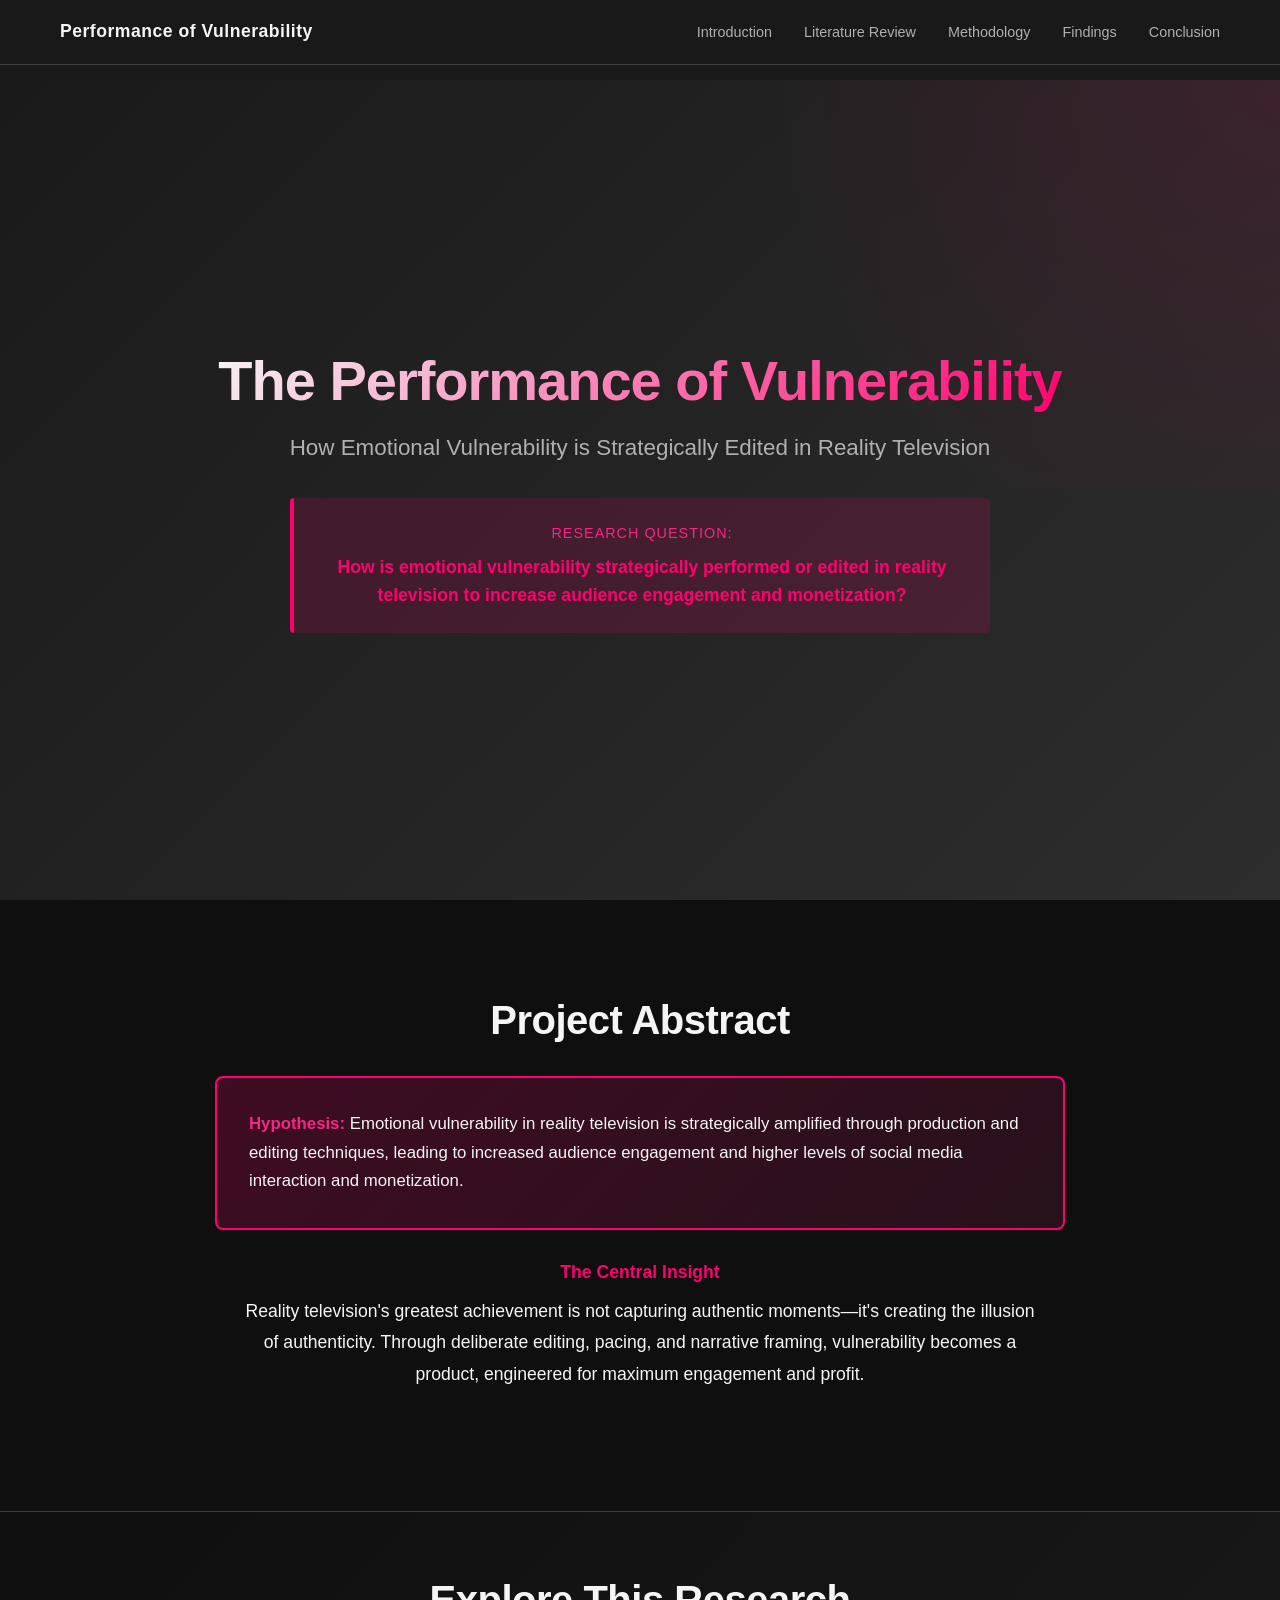
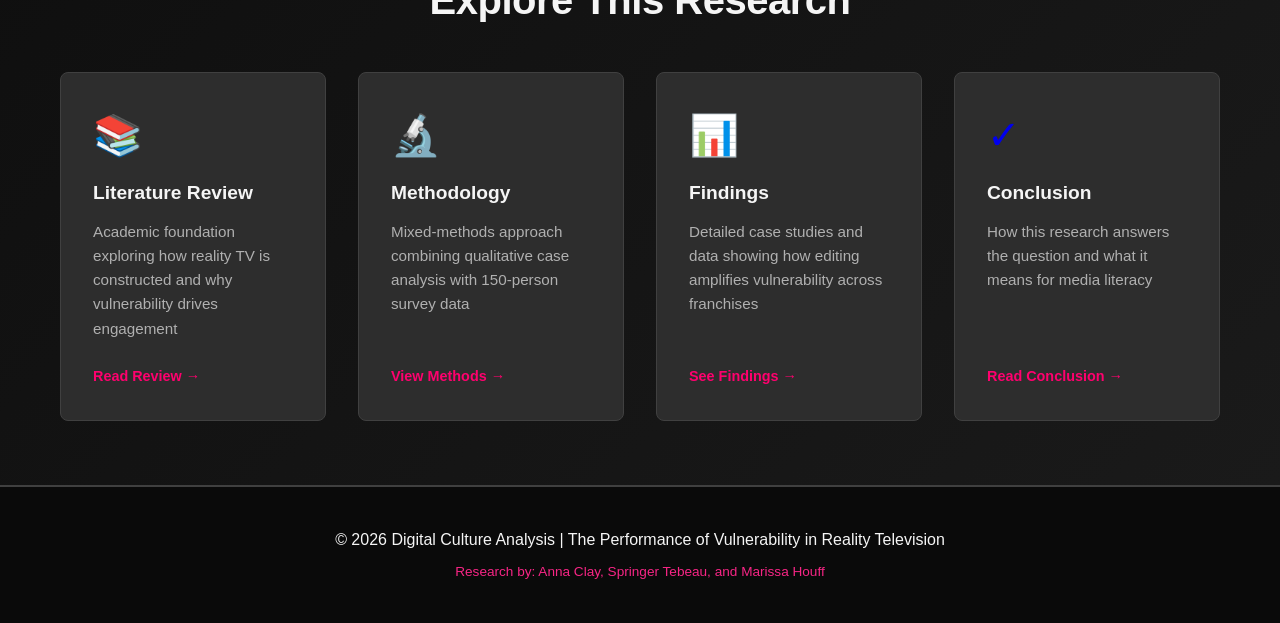
==== index.html @ 5d0ca436 "names" ====
<!DOCTYPE html>
<html lang="en">
<head>
    <meta charset="UTF-8">
    <meta name="viewport" content="width=device-width, initial-scale=1.0">
    <title>The Performance of Vulnerability | Digital Culture Analysis</title>
    <link rel="stylesheet" href="style.css">
</head>
<body>
    <!-- Navigation -->
    <nav class="navbar">
        <div class="container">
            <div class="nav-content">
                <h1 class="logo"><a href="index.html">Performance of Vulnerability</a></h1>
                <ul class="nav-links">
                    <li><a href="index.html" class="active">Introduction</a></li>
                    <li><a href="literature.html">Literature Review</a></li>
                    <li><a href="method.html">Methodology</a></li>
                    <li><a href="findings.html">Findings</a></li>
                    <li><a href="conclusion.html">Conclusion</a></li>
                </ul>
            </div>
        </div>
    </nav>

    <!-- Hero Section -->
    <header id="hero" class="hero">
        <div class="container">
            <div class="hero-content">
                <h1 class="hero-title">The Performance of Vulnerability</h1>
                <p class="hero-subtitle">How Emotional Vulnerability is Strategically Edited in Reality Television</p>
                <div class="research-box">
                    <p class="research-label">Research Question:</p>
                    <p class="hero-question">How is emotional vulnerability strategically performed or edited in reality television to increase audience engagement and monetization?</p>
                </div>
            </div>
        </div>
    </header>

    <!-- Introduction/Abstract Section -->
    <section id="about" class="about">
        <div class="container">
            <h2>Project Abstract</h2>
            <div class="hypothesis-banner">
                <p><strong>Hypothesis:</strong> Emotional vulnerability in reality television is strategically amplified through production and editing techniques, leading to increased audience engagement and higher levels of social media interaction and monetization.</p>
            </div>
            <div class="about-content">
                <h3>The Central Insight</h3>
                <p>Reality television's greatest achievement is not capturing authentic moments—it's creating the illusion of authenticity. Through deliberate editing, pacing, and narrative framing, vulnerability becomes a product, engineered for maximum engagement and profit.</p>
            </div>
        </div>
    </section>

    <!-- Section Navigation Cards -->
    <section id="sections-preview" class="sections-preview">
        <div class="container">
            <h2>Explore This Research</h2>
            <div class="preview-grid">
                <a href="literature.html" class="preview-card">
                    <div class="preview-icon">📚</div>
                    <h3>Literature Review</h3>
                    <p>Academic foundation exploring how reality TV is constructed and why vulnerability drives engagement</p>
                    <span class="preview-link">Read Review →</span>
                </a>

                <a href="method.html" class="preview-card">
                    <div class="preview-icon">🔬</div>
                    <h3>Methodology</h3>
                    <p>Mixed-methods approach combining qualitative case analysis with 150-person survey data</p>
                    <span class="preview-link">View Methods →</span>
                </a>

                <a href="findings.html" class="preview-card">
                    <div class="preview-icon">📊</div>
                    <h3>Findings</h3>
                    <p>Detailed case studies and data showing how editing amplifies vulnerability across franchises</p>
                    <span class="preview-link">See Findings →</span>
                </a>

                <a href="conclusion.html" class="preview-card">
                    <div class="preview-icon">✓</div>
                    <h3>Conclusion</h3>
                    <p>How this research answers the question and what it means for media literacy</p>
                    <span class="preview-link">Read Conclusion →</span>
                </a>
            </div>
        </div>
    </section>

    <!-- Footer -->
    <footer class="footer">
        <div class="container">
            <p>&copy; 2026 Digital Culture Analysis | The Performance of Vulnerability in Reality Television</p>
            <p class="footer-credits">Research by: Anna Clay, Springer Tebeau, and Marissa Houff</p>
        </div>
    </footer>

    <script src="script.js"></script>
</body>
</html>
---- style.css ----
/* ============================================
   RESET & BASE STYLES
   ============================================ */

* {
    margin: 0;
    padding: 0;
    box-sizing: border-box;
}

:root {
    --primary-color: #1a1a1a;
    --secondary-color: #2d2d2d;
    --accent-color: #ff006e;
    --accent-light: #f72585;
    --text-light: #f5f5f5;
    --text-muted: #b0b0b0;
    --border-color: #404040;
    --transition: all 0.3s ease;
}

html {
    scroll-behavior: smooth;
}

body {
    font-family: 'Segoe UI', Tahoma, Geneva, Verdana, sans-serif;
    background-color: var(--primary-color);
    color: var(--text-light);
    line-height: 1.6;
    overflow-x: hidden;
}

.container {
    max-width: 1200px;
    margin: 0 auto;
    padding: 0 20px;
}

/* ============================================
   TYPOGRAPHY
   ============================================ */

h1, h2, h3, h4, h5, h6 {
    font-weight: 700;
    line-height: 1.2;
}

h2 {
    font-size: 2.5rem;
    margin-bottom: 2rem;
    color: var(--text-light);
    text-align: center;
    letter-spacing: -0.5px;
}

h3 {
    font-size: 1.3rem;
    margin-bottom: 1rem;
}

p {
    font-size: 1rem;
    color: var(--text-light);
    margin-bottom: 1.5rem;
}

/* ============================================
   NAVIGATION
   ============================================ */

.navbar {
    position: fixed;
    top: 0;
    width: 100%;
    background: rgba(26, 26, 26, 0.95);
    backdrop-filter: blur(10px);
    border-bottom: 1px solid var(--border-color);
    z-index: 1000;
    padding: 1.2rem 0;
}

.nav-content {
    display: flex;
    justify-content: space-between;
    align-items: center;
}

.logo {
    font-size: 1.1rem;
    font-weight: 700;
    color: var(--text-light);
    letter-spacing: 0.5px;
}

.logo a {
    color: var(--text-light);
    text-decoration: none;
    transition: var(--transition);
}

.logo a:hover {
    color: var(--accent-color);
}

.nav-links {
    display: flex;
    list-style: none;
    gap: 2rem;
}

.nav-links a {
    color: var(--text-muted);
    text-decoration: none;
    font-size: 0.9rem;
    font-weight: 500;
    transition: var(--transition);
    position: relative;
}

.nav-links a.active {
    color: var(--accent-color);
}

.nav-links a.active::after {
    width: 100%;
}

.nav-links a::after {
    content: '';
    position: absolute;
    bottom: -4px;
    left: 0;
    width: 0;
    height: 2px;
    background: var(--accent-color);
    transition: width 0.3s ease;
}

.nav-links a:hover {
    color: var(--accent-color);
}

.nav-links a:hover::after {
    width: 100%;
}

/* ============================================
   HERO SECTION
   ============================================ */

.hero {
    margin-top: 80px;
    min-height: calc(100vh - 80px);
    display: flex;
    align-items: center;
    justify-content: center;
    background: linear-gradient(135deg, #1a1a1a 0%, #2d2d2d 100%);
    position: relative;
    overflow: hidden;
}

.hero::before {
    content: '';
    position: absolute;
    top: -50%;
    right: -50%;
    width: 100%;
    height: 100%;
    background: radial-gradient(circle, rgba(255, 0, 110, 0.1) 0%, transparent 70%);
    animation: pulse-glow 8s ease-in-out infinite;
}

@keyframes pulse-glow {
    0%, 100% { opacity: 0.5; }
    50% { opacity: 1; }
}

.hero-content {
    position: relative;
    z-index: 1;
    text-align: center;
    animation: fade-in-up 1s ease-out;
}

@keyframes fade-in-up {
    from {
        opacity: 0;
        transform: translateY(30px);
    }
    to {
        opacity: 1;
        transform: translateY(0);
    }
}

.hero-title {
    font-size: 3.5rem;
    margin-bottom: 1rem;
    background: linear-gradient(135deg, var(--text-light) 0%, var(--accent-color) 100%);
    -webkit-background-clip: text;
    -webkit-text-fill-color: transparent;
    background-clip: text;
    font-weight: 800;
    letter-spacing: -1px;
}

.hero-subtitle {
    font-size: 1.4rem;
    color: var(--text-muted);
    margin-bottom: 2rem;
    font-weight: 300;
}

.hero-question {
    font-size: 1.1rem;
    color: var(--accent-color);
    font-weight: 600;
    font-style: italic;
}

.research-box {
    background: rgba(255, 0, 110, 0.15);
    border-left: 4px solid var(--accent-color);
    padding: 1.5rem;
    border-radius: 4px;
    max-width: 700px;
    margin: 0 auto;
}

.research-label {
    font-size: 0.9rem;
    text-transform: uppercase;
    letter-spacing: 1px;
    color: var(--accent-light);
    margin-bottom: 0.5rem;
}

.research-box .hero-question {
    font-style: normal;
    margin-bottom: 0;
}

/* ============================================
   SECTIONS - GENERAL
   ============================================ */

section {
    padding: 6rem 0;
    border-bottom: 1px solid var(--border-color);
}

section:nth-child(odd) {
    background-color: #0f0f0f;
}

section:nth-child(even) {
    background-color: var(--primary-color);
}

/* ============================================
   SECTION PREVIEW CARDS (For Index/Navigation)
   ============================================ */

.sections-preview {
    padding: 4rem 0;
    background: linear-gradient(135deg, #0f0f0f 0%, #1a1a1a 100%);
}

.sections-preview h2 {
    margin-bottom: 3rem;
}

.preview-grid {
    display: grid;
    grid-template-columns: repeat(auto-fit, minmax(260px, 1fr));
    gap: 2rem;
}

.preview-card {
    background: var(--secondary-color);
    border: 1px solid var(--border-color);
    border-radius: 8px;
    padding: 2rem;
    text-decoration: none;
    transition: var(--transition);
    cursor: pointer;
    display: flex;
    flex-direction: column;
    gap: 1rem;
    animation: fade-in-up 0.8s ease-out;
}

.preview-card:hover {
    border-color: var(--accent-color);
    transform: translateY(-12px);
    box-shadow: 0 25px 50px rgba(255, 0, 110, 0.25);
}

.preview-icon {
    font-size: 2.5rem;
    height: 60px;
    display: flex;
    align-items: center;
}

.preview-card h3 {
    color: var(--text-light);
    margin: 0;
    font-size: 1.2rem;
}

.preview-card p {
    color: var(--text-muted);
    font-size: 0.95rem;
    margin: 0;
    flex-grow: 1;
}

.preview-link {
    color: var(--accent-color);
    font-weight: 600;
    font-size: 0.9rem;
    margin-top: 0.5rem;
}

.preview-card:hover .preview-link {
    color: var(--accent-light);
}

/* ============================================
   ENHANCED ABOUT SECTION
   ============================================ */

.about-content {
    max-width: 800px;
    margin: 0 auto;
    text-align: center;
    line-height: 1.8;
}

.about-content h3 {
    color: var(--accent-color);
    margin-top: 1.5rem;
    margin-bottom: 0.8rem;
    font-size: 1.1rem;
}

.about-content p {
    font-size: 1.1rem;
    color: var(--text-light);
    margin-bottom: 1.5rem;
}

.hypothesis-banner {
    background: linear-gradient(135deg, rgba(255, 0, 110, 0.2) 0%, rgba(247, 37, 133, 0.1) 100%);
    border: 2px solid var(--accent-color);
    border-radius: 8px;
    padding: 2rem;
    margin: 2rem auto;
    max-width: 850px;
}

.hypothesis-banner p {
    font-size: 1.05rem;
    color: var(--text-light);
    margin: 0;
    line-height: 1.7;
}

.hypothesis-banner strong {
    color: var(--accent-light);
}

/* ============================================
   METHODOLOGY SECTION
   ============================================ */

.methodology-grid {
    display: grid;
    grid-template-columns: repeat(auto-fit, minmax(250px, 1fr));
    gap: 2rem;
}

.method-card {
    background: var(--secondary-color);
    padding: 2rem;
    border-radius: 8px;
    text-align: center;
    border: 1px solid var(--border-color);
    transition: var(--transition);
    cursor: pointer;
    animation: fade-in-up 0.8s ease-out;
}

.method-card:hover {
    border-color: var(--accent-color);
    transform: translateY(-8px);
    box-shadow: 0 20px 40px rgba(255, 0, 110, 0.15);
}

.method-icon {
    font-size: 2.5rem;
    margin-bottom: 1rem;
}

.method-card h3 {
    margin-bottom: 1rem;
    color: var(--text-light);
}

.method-card p {
    color: var(--text-muted);
    font-size: 0.95rem;
}

/* ============================================
   CASE STUDIES SECTION
   ============================================ */

.cases-grid {
    display: grid;
    grid-template-columns: repeat(auto-fit, minmax(300px, 1fr));
    gap: 2rem;
}

.case-card {
    background: var(--secondary-color);
    border-left: 4px solid var(--accent-color);
    padding: 2rem;
    border-radius: 4px;
    transition: var(--transition);
    animation: fade-in-up 0.8s ease-out;
}

.case-card:hover {
    transform: translateX(10px);
    box-shadow: 0 20px 40px rgba(255, 0, 110, 0.2);
}

.case-image {
    width: 100%;
    height: 150px;
    background: linear-gradient(135deg, var(--accent-light) 0%, var(--accent-color) 100%);
    border-radius: 4px;
    display: flex;
    align-items: center;
    justify-content: center;
    font-weight: 700;
    font-size: 1.3rem;
    color: var(--primary-color);
    margin-bottom: 1.5rem;
}

.case-card h3 {
    color: var(--accent-color);
    margin-bottom: 1rem;
}

.case-card p {
    color: var(--text-light);
    margin-bottom: 1rem;
    font-size: 0.95rem;
}

.case-insight {
    background: rgba(255, 0, 110, 0.1);
    padding: 1rem;
    border-radius: 4px;
    color: var(--accent-light);
    margin-top: 1.5rem;
}

/* ============================================
   FINDINGS SECTION
   ============================================ */

.findings-grid {
    display: grid;
    grid-template-columns: repeat(auto-fit, minmax(280px, 1fr));
    gap: 2rem;
}

.finding {
    background: var(--secondary-color);
    padding: 2rem;
    border-radius: 8px;
    border-top: 3px solid var(--accent-color);
    animation: fade-in-up 0.8s ease-out;
}

.finding h3 {
    color: var(--accent-color);
    margin-bottom: 1rem;
    font-size: 1.2rem;
}

.finding p {
    color: var(--text-muted);
    margin-bottom: 1rem;
    font-size: 0.95rem;
}

.finding ul {
    list-style: none;
    margin-left: 0;
}

.finding li {
    color: var(--text-light);
    margin-bottom: 0.8rem;
    padding-left: 1.5rem;
    position: relative;
    font-size: 0.95rem;
}

.finding li::before {
    content: '▪';
    position: absolute;
    left: 0;
    color: var(--accent-color);
}

.finding strong {
    color: var(--accent-light);
}

/* ============================================
   DATA SECTION
   ============================================ */

.section-description {
    text-align: center;
    color: var(--text-muted);
    font-size: 1rem;
    margin-bottom: 3rem;
}

.data-grid {
    display: grid;
    grid-template-columns: repeat(auto-fit, minmax(350px, 1fr));
    gap: 3rem;
}

.data-chart {
    background: var(--secondary-color);
    padding: 2rem;
    border-radius: 8px;
    border: 1px solid var(--border-color);
}

.data-chart h3 {
    text-align: center;
    margin-bottom: 2rem;
    color: var(--accent-color);
}

.chart-placeholder {
    display: flex;
    flex-direction: column;
    gap: 1.5rem;
}

/* Bar Chart */
.bar-group {
    display: flex;
    align-items: flex-end;
    gap: 1rem;
}

.bar {
    flex: 1;
    background: linear-gradient(135deg, var(--accent-light) 0%, var(--accent-color) 100%);
    border-radius: 4px 4px 0 0;
    min-height: 40px;
    position: relative;
    display: flex;
    flex-direction: column;
    align-items: center;
    justify-content: flex-end;
    padding: 0.5rem;
    transition: var(--transition);
}

.bar:hover {
    transform: scaleY(1.05);
    filter: brightness(1.2);
}

.bar-label {
    font-size: 0.75rem;
    color: var(--text-muted);
    text-align: center;
    margin-top: 0.5rem;
}

.bar-value {
    font-size: 0.9rem;
    font-weight: 600;
    color: var(--primary-color);
    margin-bottom: 0.3rem;
}

/* Stats */
.stat-box {
    background: rgba(255, 0, 110, 0.1);
    padding: 1.5rem;
    border-radius: 4px;
    text-align: center;
    border-left: 3px solid var(--accent-color);
    transition: var(--transition);
}

.stat-box:hover {
    border-left-color: var(--accent-light);
    transform: scale(1.02);
}

.stat-number {
    font-size: 2.2rem;
    font-weight: 700;
    color: var(--accent-color);
    margin-bottom: 0.5rem;
}

.stat-label {
    color: var(--text-light);
    font-size: 0.95rem;
}

/* ============================================
   CONCLUSION SECTION
   ============================================ */

.conclusion-content {
    max-width: 900px;
    margin: 0 auto;
}

.main-takeaway {
    font-size: 1.4rem;
    color: var(--accent-color);
    font-weight: 600;
    text-align: center;
    margin-bottom: 2rem;
    line-height: 1.8;
}

.takeaway-box {
    background: linear-gradient(135deg, rgba(255, 0, 110, 0.1) 0%, rgba(247, 37, 133, 0.05) 100%);
    border-left: 4px solid var(--accent-color);
    padding: 2rem;
    border-radius: 4px;
    margin-top: 2rem;
}

.takeaway-box p {
    color: var(--text-light);
    margin-bottom: 1.5rem;
}

.takeaway-box ol {
    margin-left: 2rem;
    color: var(--text-light);
}

.takeaway-box li {
    margin-bottom: 1rem;
}

.takeaway-box strong {
    color: var(--accent-light);
}

/* ============================================
   SOURCES SECTION
   ============================================ */

.sources-list {
    max-width: 900px;
    margin: 0 auto;
}

.sources-list h3 {
    color: var(--accent-color);
    margin-top: 2rem;
    margin-bottom: 1rem;
    font-size: 1.2rem;
}

.sources-list ul {
    list-style: none;
    margin-left: 0;
}

.sources-list li {
    color: var(--text-light);
    margin-bottom: 1rem;
    padding-left: 1.5rem;
    position: relative;
    line-height: 1.6;
}

.sources-list li::before {
    content: '→';
    position: absolute;
    left: 0;
    color: var(--accent-color);
}

/* ============================================
   FOOTER
   ============================================ */

.footer {
    background: #0a0a0a;
    border-top: 1px solid var(--border-color);
    padding: 2rem 0;
    text-align: center;
    color: var(--text-muted);
}

.footer p {
    margin: 0.5rem 0;
}

.footer-credits {
    font-size: 0.85rem;
    color: var(--accent-light);
    font-weight: 500;
}

/* ============================================
   ANIMATIONS
   ============================================ */

@keyframes fade-in-on-scroll {
    from {
        opacity: 0;
        transform: translateY(30px);
    }
    to {
        opacity: 1;
        transform: translateY(0);
    }
}

/* ============================================
   PAGE-SPECIFIC HERO (For non-index pages)
   ============================================ */

.page-hero {
    margin-top: 80px;
    padding: 4rem 0;
    background: linear-gradient(135deg, #1a1a1a 0%, #2d2d2d 100%);
    text-align: center;
    border-bottom: 1px solid var(--border-color);
}

.page-hero h1 {
    font-size: 2.5rem;
    margin-bottom: 1rem;
    background: linear-gradient(135deg, var(--text-light) 0%, var(--accent-color) 100%);
    -webkit-background-clip: text;
    -webkit-text-fill-color: transparent;
    background-clip: text;
}

.page-hero p {
    font-size: 1rem;
    color: var(--text-muted);
}

/* ============================================
   LITERATURE REVIEW SECTION STYLING
   ============================================ */

.literature-section {
    padding: 3rem 0;
}

.literature-section.alt {
    background-color: #0f0f0f;
}

.lit-content {
    max-width: 900px;
    margin: 0 auto;
}

.lit-content h4 {
    color: var(--accent-color);
    margin-top: 1.5rem;
    margin-bottom: 1rem;
    font-size: 1.1rem;
}

.lit-content p {
    color: var(--text-light);
    margin-bottom: 1rem;
    line-height: 1.8;
    font-size: 0.95rem;
}

.lit-content em {
    color: var(--accent-light);
    font-style: italic;
}

.lit-list {
    list-style: none;
    margin: 1.5rem 0;
    padding-left: 1.5rem;
}

.lit-list li {
    color: var(--text-light);
    margin-bottom: 0.8rem;
    padding-left: 1.5rem;
    position: relative;
    line-height: 1.6;
}

.lit-list li::before {
    content: '→';
    position: absolute;
    left: 0;
    color: var(--accent-color);
}

.lit-highlight {
    background: rgba(255, 0, 110, 0.1);
    border-left: 4px solid var(--accent-color);
    padding: 1.5rem;
    border-radius: 4px;
    margin: 2rem 0;
    color: var(--text-light);
    line-height: 1.7;
}

.lit-highlight strong {
    color: var(--accent-light);
}

.conclusion-lit {
    text-align: center;
}

/* ============================================
   METHODOLOGY SECTION STYLING
   ============================================ */

.methodology-intro {
    padding: 3rem 0;
}

.method-section {
    padding: 3rem 0;
}

.method-section.alt {
    background-color: #0f0f0f;
}

.method-subsection {
    max-width: 900px;
    margin: 2rem auto 0;
    background: var(--secondary-color);
    padding: 2rem;
    border-radius: 8px;
    border-left: 4px solid var(--accent-color);
}

.method-subsection h3 {
    color: var(--accent-light);
    margin-bottom: 1rem;
}

.method-subsection h4 {
    color: var(--accent-color);
    margin-top: 1rem;
    margin-bottom: 0.8rem;
    font-size: 1rem;
}

.method-subsection p {
    color: var(--text-light);
    margin-bottom: 1rem;
    line-height: 1.7;
    font-size: 0.95rem;
}

.method-list {
    list-style: none;
    margin: 1rem 0 1.5rem 0;
    padding-left: 1.5rem;
}

.method-list li {
    color: var(--text-light);
    margin-bottom: 0.8rem;
    padding-left: 1.5rem;
    position: relative;
}

.method-list li::before {
    content: '▪';
    position: absolute;
    left: 0;
    color: var(--accent-color);
}

.survey-structure,
.survey-conditions {
    background: rgba(255, 0, 110, 0.08);
    padding: 1.5rem;
    border-radius: 4px;
    margin: 1.5rem 0;
    border-left: 3px solid var(--accent-light);
}

.survey-structure h4,
.survey-conditions h4 {
    color: var(--accent-light);
    margin-bottom: 0.5rem;
}

/* ============================================
   FINDINGS & CASE STUDIES STYLING
   ============================================ */

.findings-overview {
    padding: 3rem 0;
}

.findings-section {
    padding: 3rem 0;
}

.findings-section.alt {
    background-color: #0f0f0f;
}

.case-study-card {
    background: var(--secondary-color);
    border-left: 4px solid var(--accent-color);
    padding: 2rem;
    border-radius: 4px;
    margin-bottom: 2rem;
}

.case-image-large {
    width: 100%;
    height: 120px;
    background: linear-gradient(135deg, var(--accent-light) 0%, var(--accent-color) 100%);
    border-radius: 4px;
    display: flex;
    align-items: center;
    justify-content: center;
    font-weight: 700;
    font-size: 1.2rem;
    color: var(--primary-color);
    margin-bottom: 1.5rem;
}

.case-study-card h3 {
    color: var(--accent-color);
    margin-bottom: 1.5rem;
    font-size: 1.3rem;
}

.case-detail {
    margin-bottom: 1.5rem;
    padding-bottom: 1.5rem;
    border-bottom: 1px solid var(--border-color);
}

.case-detail:last-child {
    border-bottom: none;
}

.case-detail h4 {
    color: var(--accent-light);
    margin-top: 0;
    margin-bottom: 0.8rem;
    font-size: 1rem;
}

.case-detail p {
    color: var(--text-light);
    margin-bottom: 1rem;
}

.case-list {
    list-style: none;
    margin: 1rem 0;
    padding-left: 1.5rem;
}

.case-list li {
    color: var(--text-light);
    margin-bottom: 0.7rem;
    padding-left: 1.5rem;
    position: relative;
    font-size: 0.95rem;
}

.case-list li::before {
    content: '▪';
    position: absolute;
    left: 0;
    color: var(--accent-color);
}

.case-insight {
    background: rgba(255, 0, 110, 0.1);
    padding: 1rem;
    border-radius: 4px;
    color: var(--accent-light);
    margin-top: 1.5rem;
    border-left: 3px solid var(--accent-color);
}

.case-insight strong {
    color: var(--accent-light);
}

.data-visualization {
    margin-top: 3rem;
}

.stat-grid {
    display: grid;
    grid-template-columns: repeat(auto-fit, minmax(200px, 1fr));
    gap: 1.5rem;
    margin-top: 2rem;
}

.synthesis-content {
    max-width: 900px;
    margin: 0 auto;
}

.synthesis-list {
    list-style: decimal;
    margin-left: 2rem;
    color: var(--text-light);
}

.synthesis-list li {
    margin-bottom: 1.5rem;
    line-height: 1.7;
}

/* ============================================
   CONCLUSION SECTION STYLING
   ============================================ */

.conclusion-section {
    padding: 3rem 0;
}

.conclusion-section.alt {
    background-color: #0f0f0f;
}

.question-box {
    background: rgba(255, 0, 110, 0.1);
    border: 2px solid var(--accent-color);
    border-radius: 8px;
    padding: 1.5rem;
    max-width: 800px;
    margin: 1.5rem auto;
    text-align: center;
}

.question-box p {
    color: var(--text-light);
    font-size: 1.05rem;
    margin: 0;
}

.question-box strong {
    color: var(--accent-light);
}

.answer-content {
    max-width: 900px;
    margin: 0 auto;
}

.answer-content h3 {
    color: var(--text-light);
    margin-top: 2rem;
    margin-bottom: 1rem;
}

.answer-section {
    background: var(--secondary-color);
    padding: 1.5rem;
    border-left: 3px solid var(--accent-color);
    border-radius: 4px;
    margin-bottom: 1.5rem;
}

.answer-section h4 {
    color: var(--accent-light);
    margin-top: 0;
    margin-bottom: 1rem;
}

.answer-section p {
    color: var(--text-light);
    margin-bottom: 1rem;
}

.answer-list {
    list-style: none;
    padding-left: 1.5rem;
    margin-bottom: 1rem;
}

.answer-list li {
    color: var(--text-light);
    margin-bottom: 0.8rem;
    padding-left: 1.5rem;
    position: relative;
}

.answer-list li::before {
    content: '•';
    position: absolute;
    left: 0;
    color: var(--accent-color);
}

.contribution {
    background: var(--secondary-color);
    padding: 1.5rem;
    border-radius: 4px;
    margin-bottom: 1.5rem;
    border-top: 3px solid var(--accent-color);
}

.contribution h3 {
    color: var(--accent-light);
    margin-top: 0;
    margin-bottom: 0.8rem;
}

.contribution p {
    color: var(--text-light);
    margin-bottom: 0;
}

.limitation {
    background: var(--secondary-color);
    padding: 1.5rem;
    border-radius: 4px;
    margin-bottom: 1.5rem;
}

.limitation h3 {
    color: var(--accent-light);
    margin-top: 0;
    margin-bottom: 1rem;
}

.limitation-list {
    list-style: none;
    padding-left: 0;
}

.limitation-list li {
    color: var(--text-light);
    margin-bottom: 0.8rem;
    padding-left: 1.5rem;
    position: relative;
}

.limitation-list li::before {
    content: '◦';
    position: absolute;
    left: 0;
    color: var(--accent-color);
}

.future-direction {
    background: var(--secondary-color);
    padding: 1.5rem;
    border-radius: 4px;
    margin-bottom: 1.5rem;
    border-left: 3px solid var(--accent-light);
}

.future-direction h3 {
    color: var(--accent-light);
    margin-top: 0;
    margin-bottom: 0.8rem;
}

.future-direction p {
    color: var(--text-light);
    margin-bottom: 0;
}

.implication {
    background: var(--secondary-color);
    padding: 1.5rem;
    border-radius: 4px;
    margin-bottom: 1.5rem;
}

.implication h3 {
    color: var(--accent-light);
    margin-top: 0;
    margin-bottom: 0.8rem;
}

.implication p {
    color: var(--text-light);
    margin-bottom: 0.8rem;
}

.implication p strong {
    color: var(--accent-light);
}

.reflection-box {
    background: linear-gradient(135deg, rgba(255, 0, 110, 0.1) 0%, rgba(247, 37, 133, 0.05) 100%);
    border: 2px solid var(--accent-color);
    border-radius: 8px;
    padding: 2rem;
    max-width: 900px;
    margin: 0 auto;
}

.reflection-box p {
    color: var(--text-light);
    font-size: 1rem;
    line-height: 1.8;
    margin-bottom: 1.5rem;
}

.reflection-box p:last-child {
    margin-bottom: 0;
}

.reflection-box strong {
    color: var(--accent-light);
}

/* ============================================
   WORKS CITED STYLING
   ============================================ */

.works-cited-section {
    padding: 3rem 0;
}

.citation-note {
    text-align: center;
    color: var(--text-muted);
    font-style: italic;
    margin-bottom: 2rem;
}

.citation-category {
    background: var(--secondary-color);
    padding: 1.5rem;
    border-radius: 4px;
    margin-bottom: 2rem;
    border-left: 4px solid var(--accent-color);
}

.citation-category h3 {
    color: var(--accent-light);
    margin-top: 0;
    margin-bottom: 1rem;
    font-size: 1.1rem;
}

.citation-list {
    list-style: none;
    padding-left: 0;
}

.citation-list li {
    color: var(--text-light);
    margin-bottom: 1rem;
    padding-left: 1.5rem;
    position: relative;
    line-height: 1.7;
}

.citation-list li::before {
    content: '▪';
    position: absolute;
    left: 0;
    color: var(--accent-color);
}

.citation-list em {
    color: var(--accent-light);
}

.citation-note-box {
    background: rgba(255, 0, 110, 0.08);
    border-left: 3px solid var(--accent-light);
    padding: 1.5rem;
    border-radius: 4px;
    margin-top: 2rem;
}

.citation-note-box p {
    color: var(--text-light);
    margin-bottom: 0;
}

.abstract-takeaway {
    background: rgba(255, 0, 110, 0.1);
    border-left: 4px solid var(--accent-color);
    padding: 1.5rem;
    border-radius: 4px;
    margin: 2rem 0;
    color: var(--text-light);
}

.abstract-takeaway strong {
    color: var(--accent-light);
}

@media (max-width: 768px) {
    .nav-links {
        flex-direction: column;
        gap: 1rem;
        display: none;
    }

    .nav-links.active {
        display: flex;
    }

    .nav-content {
        flex-direction: column;
        gap: 1rem;
    }

    .hero-title {
        font-size: 2.2rem;
    }

    .hero-subtitle {
        font-size: 1rem;
    }

    h2 {
        font-size: 2rem;
        margin-bottom: 1.5rem;
    }

    .cases-grid,
    .findings-grid,
    .methodology-grid {
        grid-template-columns: 1fr;
    }

    .case-card,
    .method-card,
    .finding {
        animation: none;
    }

    section {
        padding: 4rem 0;
    }

    .data-grid {
        grid-template-columns: 1fr;
        gap: 2rem;
    }

    .bar-group {
        flex-direction: column;
        gap: 0.5rem;
    }

    .bar {
        width: 100%;
        min-height: 60px;
    }
}

@media (max-width: 480px) {
    .hero {
        margin-top: 60px;
        min-height: calc(100vh - 60px);
    }

    .hero-title {
        font-size: 1.8rem;
    }

    .hero-subtitle {
        font-size: 0.95rem;
    }

    h2 {
        font-size: 1.5rem;
    }

    h3 {
        font-size: 1.1rem;
    }

    p {
        font-size: 0.95rem;
    }

    section {
        padding: 3rem 0;
    }

    .about-content {
        padding: 0 0.5rem;
    }

    .main-takeaway {
        font-size: 1.1rem;
    }

    .takeaway-box {
        padding: 1.5rem;
    }
}
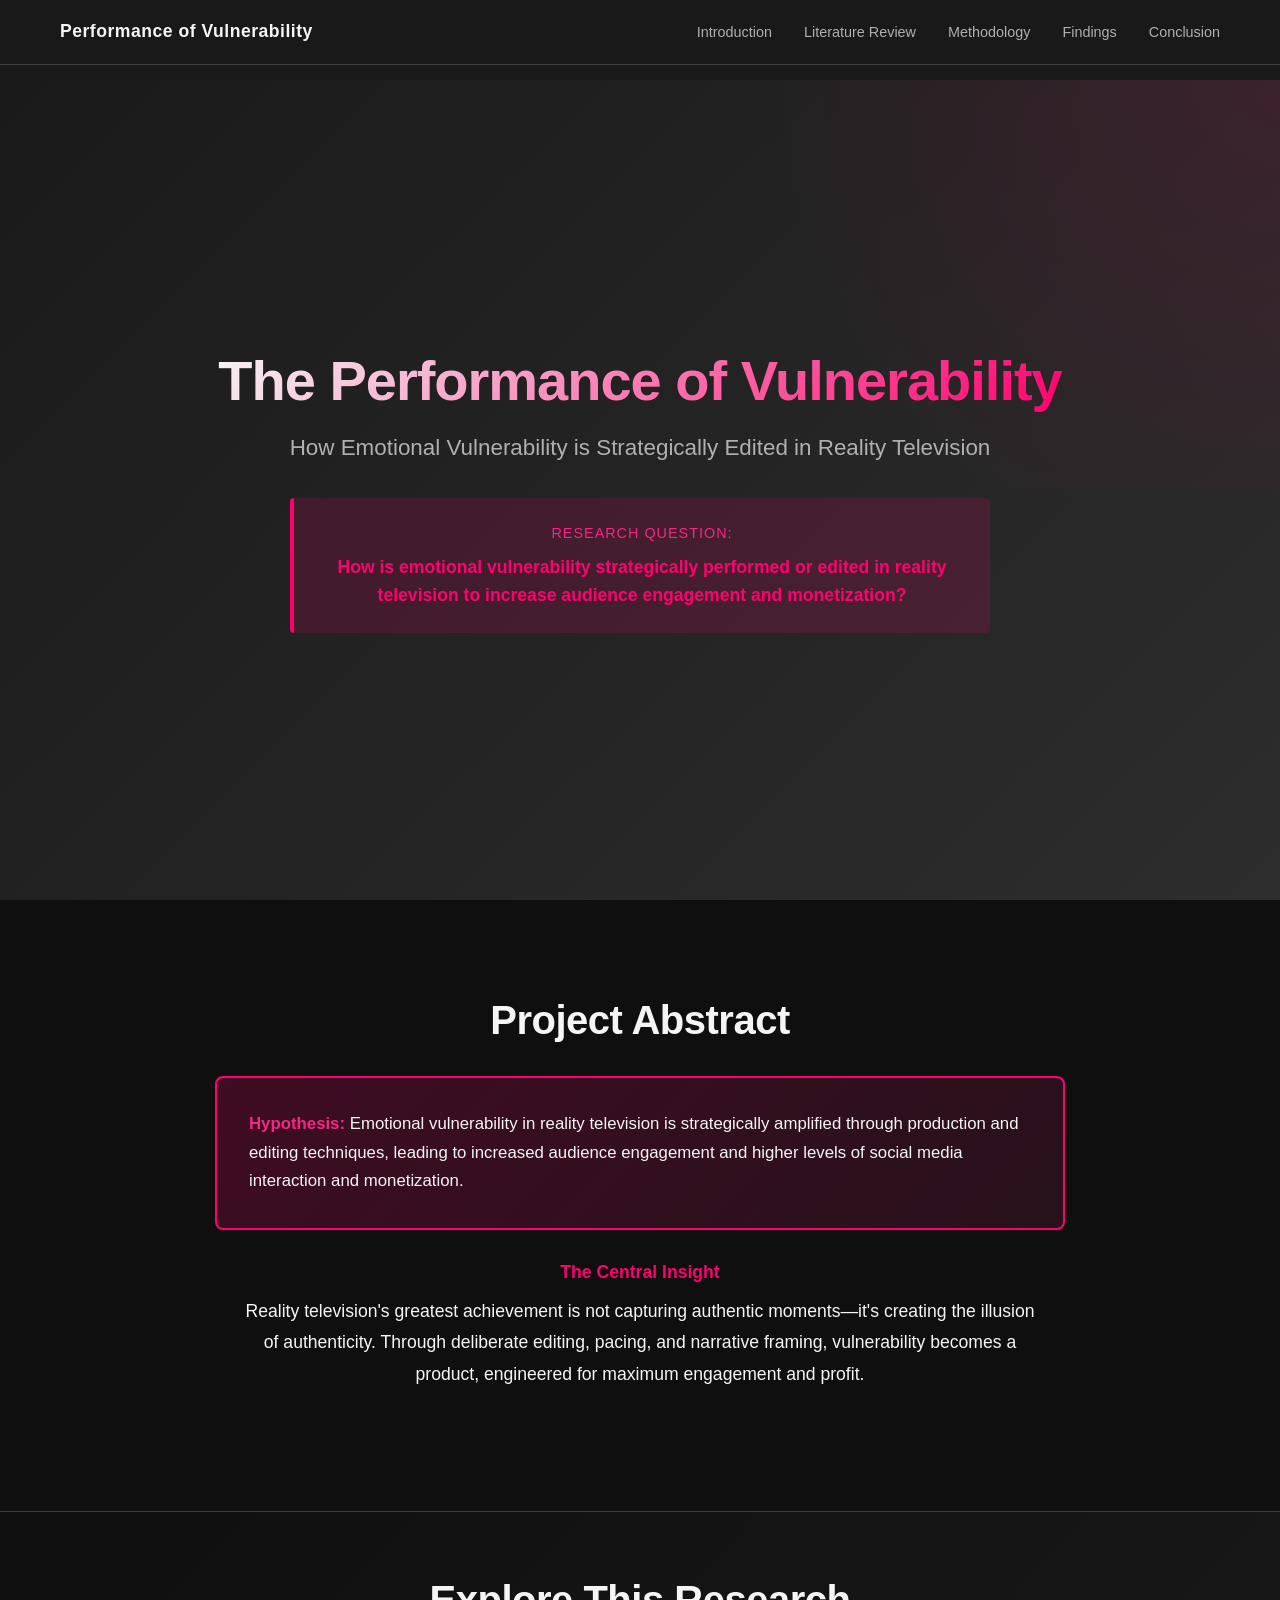
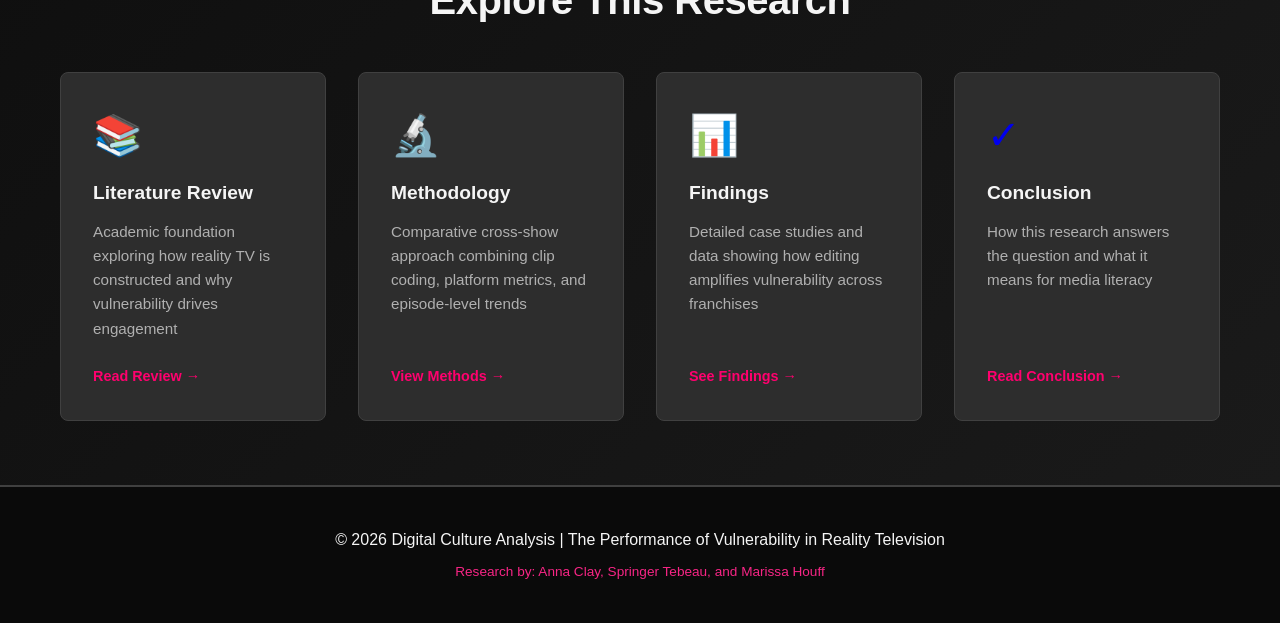
==== commit 88c89616: "bachleor example" ====
--- a/index.html
+++ b/index.html
@@ -66,7 +66,7 @@
                 <a href="method.html" class="preview-card">
                     <div class="preview-icon">🔬</div>
                     <h3>Methodology</h3>
-                    <p>Mixed-methods approach combining qualitative case analysis with 150-person survey data</p>
+                    <p>Comparative cross-show approach combining clip coding, platform metrics, and episode-level trends</p>
                     <span class="preview-link">View Methods →</span>
                 </a>
 
--- a/style.css
+++ b/style.css
@@ -910,8 +910,8 @@
     color: var(--accent-color);
 }
 
-.survey-structure,
-.survey-conditions {
+.comparison-structure,
+.comparison-variables {
     background: rgba(255, 0, 110, 0.08);
     padding: 1.5rem;
     border-radius: 4px;
@@ -919,8 +919,8 @@
     border-left: 3px solid var(--accent-light);
 }
 
-.survey-structure h4,
-.survey-conditions h4 {
+.comparison-structure h4,
+.comparison-variables h4 {
     color: var(--accent-light);
     margin-bottom: 0.5rem;
 }
@@ -1009,6 +1009,18 @@
     content: '▪';
     position: absolute;
     left: 0;
+    color: var(--accent-color);
+}
+
+.case-list a,
+.citation-list a {
+    color: var(--accent-light);
+    text-decoration: underline;
+    text-underline-offset: 2px;
+}
+
+.case-list a:hover,
+.citation-list a:hover {
     color: var(--accent-color);
 }
 
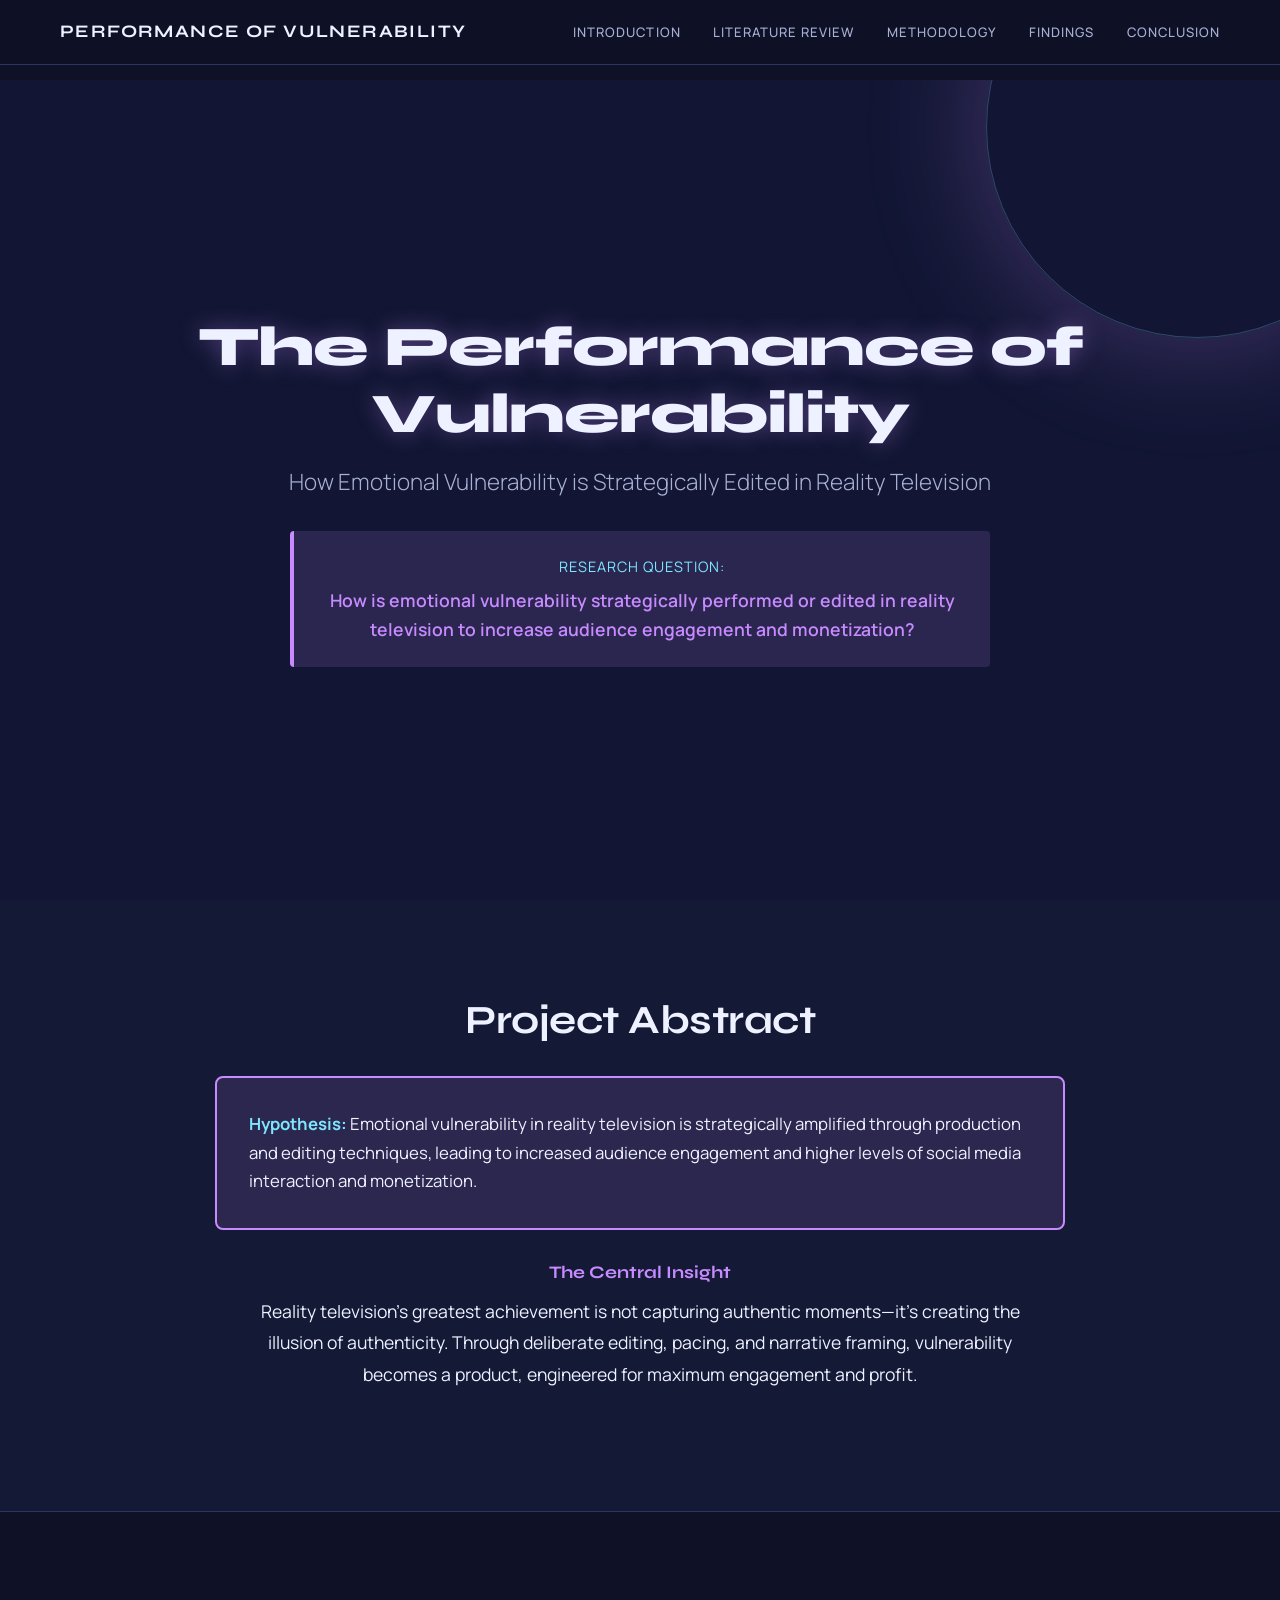
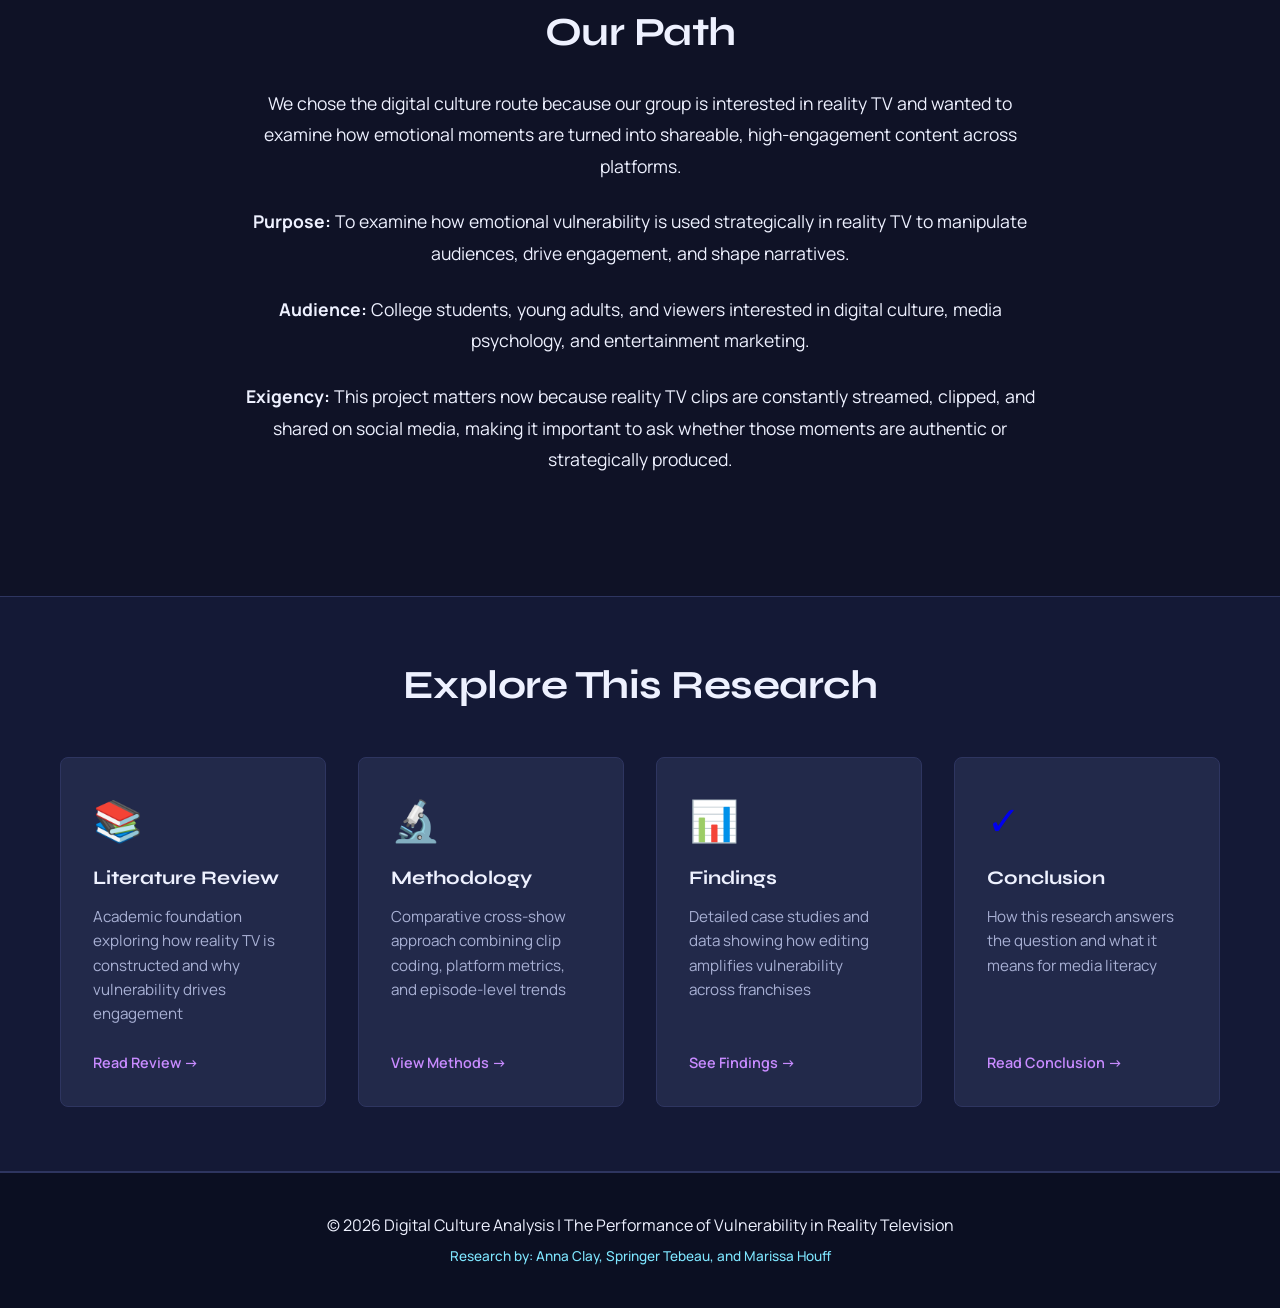
==== commit a1c62319: "proposal" ====
--- a/index.html
+++ b/index.html
@@ -51,6 +51,19 @@
         </div>
     </section>
 
+    <!-- Project Framing -->
+    <section class="about alt">
+        <div class="container">
+            <h2>Our Path</h2>
+            <div class="about-content">
+                <p>We chose the digital culture route because our group is interested in reality TV and wanted to examine how emotional moments are turned into shareable, high-engagement content across platforms.</p>
+                <p><strong>Purpose:</strong> To examine how emotional vulnerability is used strategically in reality TV to manipulate audiences, drive engagement, and shape narratives.</p>
+                <p><strong>Audience:</strong> College students, young adults, and viewers interested in digital culture, media psychology, and entertainment marketing.</p>
+                <p><strong>Exigency:</strong> This project matters now because reality TV clips are constantly streamed, clipped, and shared on social media, making it important to ask whether those moments are authentic or strategically produced.</p>
+            </div>
+        </div>
+    </section>
+
     <!-- Section Navigation Cards -->
     <section id="sections-preview" class="sections-preview">
         <div class="container">
--- a/style.css
+++ b/style.css
@@ -1,3 +1,5 @@
+@import url('https://fonts.googleapis.com/css2?family=Manrope:wght@400;500;600;700;800&family=Syne:wght@500;700;800&display=swap');
+
 /* ============================================
    RESET & BASE STYLES
    ============================================ */
@@ -9,13 +11,18 @@
 }
 
 :root {
-    --primary-color: #1a1a1a;
-    --secondary-color: #2d2d2d;
-    --accent-color: #ff006e;
-    --accent-light: #f72585;
-    --text-light: #f5f5f5;
-    --text-muted: #b0b0b0;
-    --border-color: #404040;
+    --primary-color: #0f1226;
+    --secondary-color: #1a1f3a;
+    --surface-elevated: #22294a;
+    --surface-alt: #141936;
+    --accent-color: #c88bff;
+    --accent-light: #7ee6ff;
+    --accent-rgb: 200, 139, 255;
+    --text-light: #eef1ff;
+    --text-muted: #a8b0d4;
+    --border-color: #2e3560;
+    --font-body: 'Manrope', 'Segoe UI', Tahoma, Geneva, Verdana, sans-serif;
+    --font-display: 'Syne', 'Segoe UI', Tahoma, Geneva, Verdana, sans-serif;
     --transition: all 0.3s ease;
 }
 
@@ -24,7 +31,7 @@
 }
 
 body {
-    font-family: 'Segoe UI', Tahoma, Geneva, Verdana, sans-serif;
+    font-family: var(--font-body);
     background-color: var(--primary-color);
     color: var(--text-light);
     line-height: 1.6;
@@ -44,6 +51,7 @@
 h1, h2, h3, h4, h5, h6 {
     font-weight: 700;
     line-height: 1.2;
+    font-family: var(--font-display);
 }
 
 h2 {
@@ -73,7 +81,7 @@
     position: fixed;
     top: 0;
     width: 100%;
-    background: rgba(26, 26, 26, 0.95);
+    background: rgba(15, 18, 38, 0.92);
     backdrop-filter: blur(10px);
     border-bottom: 1px solid var(--border-color);
     z-index: 1000;
@@ -90,7 +98,8 @@
     font-size: 1.1rem;
     font-weight: 700;
     color: var(--text-light);
-    letter-spacing: 0.5px;
+    letter-spacing: 0.08em;
+    text-transform: uppercase;
 }
 
 .logo a {
@@ -112,8 +121,10 @@
 .nav-links a {
     color: var(--text-muted);
     text-decoration: none;
-    font-size: 0.9rem;
+    font-size: 0.82rem;
     font-weight: 500;
+    text-transform: uppercase;
+    letter-spacing: 0.08em;
     transition: var(--transition);
     position: relative;
 }
@@ -155,7 +166,7 @@
     display: flex;
     align-items: center;
     justify-content: center;
-    background: linear-gradient(135deg, #1a1a1a 0%, #2d2d2d 100%);
+    background: #121634;
     position: relative;
     overflow: hidden;
 }
@@ -163,11 +174,13 @@
 .hero::before {
     content: '';
     position: absolute;
-    top: -50%;
-    right: -50%;
-    width: 100%;
-    height: 100%;
-    background: radial-gradient(circle, rgba(255, 0, 110, 0.1) 0%, transparent 70%);
+    top: -20%;
+    right: -10%;
+    width: 420px;
+    height: 420px;
+    border: 1px solid rgba(126, 230, 255, 0.25);
+    border-radius: 50%;
+    box-shadow: 0 0 120px rgba(200, 139, 255, 0.28);
     animation: pulse-glow 8s ease-in-out infinite;
 }
 
@@ -197,12 +210,10 @@
 .hero-title {
     font-size: 3.5rem;
     margin-bottom: 1rem;
-    background: linear-gradient(135deg, var(--text-light) 0%, var(--accent-color) 100%);
-    -webkit-background-clip: text;
-    -webkit-text-fill-color: transparent;
-    background-clip: text;
+    color: var(--text-light);
     font-weight: 800;
-    letter-spacing: -1px;
+    letter-spacing: -0.02em;
+    text-shadow: 0 0 22px rgba(200, 139, 255, 0.35);
 }
 
 .hero-subtitle {
@@ -220,7 +231,7 @@
 }
 
 .research-box {
-    background: rgba(255, 0, 110, 0.15);
+    background: rgba(var(--accent-rgb), 0.14);
     border-left: 4px solid var(--accent-color);
     padding: 1.5rem;
     border-radius: 4px;
@@ -251,7 +262,7 @@
 }
 
 section:nth-child(odd) {
-    background-color: #0f0f0f;
+    background-color: var(--surface-alt);
 }
 
 section:nth-child(even) {
@@ -264,7 +275,7 @@
 
 .sections-preview {
     padding: 4rem 0;
-    background: linear-gradient(135deg, #0f0f0f 0%, #1a1a1a 100%);
+    background: #121634;
 }
 
 .sections-preview h2 {
@@ -278,7 +289,7 @@
 }
 
 .preview-card {
-    background: var(--secondary-color);
+    background: var(--surface-elevated);
     border: 1px solid var(--border-color);
     border-radius: 8px;
     padding: 2rem;
@@ -294,7 +305,7 @@
 .preview-card:hover {
     border-color: var(--accent-color);
     transform: translateY(-12px);
-    box-shadow: 0 25px 50px rgba(255, 0, 110, 0.25);
+    box-shadow: 0 25px 50px rgba(var(--accent-rgb), 0.25);
 }
 
 .preview-icon {
@@ -353,7 +364,7 @@
 }
 
 .hypothesis-banner {
-    background: linear-gradient(135deg, rgba(255, 0, 110, 0.2) 0%, rgba(247, 37, 133, 0.1) 100%);
+    background: rgba(200, 139, 255, 0.12);
     border: 2px solid var(--accent-color);
     border-radius: 8px;
     padding: 2rem;
@@ -396,7 +407,7 @@
 .method-card:hover {
     border-color: var(--accent-color);
     transform: translateY(-8px);
-    box-shadow: 0 20px 40px rgba(255, 0, 110, 0.15);
+    box-shadow: 0 20px 40px rgba(var(--accent-rgb), 0.15);
 }
 
 .method-icon {
@@ -435,20 +446,20 @@
 
 .case-card:hover {
     transform: translateX(10px);
-    box-shadow: 0 20px 40px rgba(255, 0, 110, 0.2);
+    box-shadow: 0 20px 40px rgba(var(--accent-rgb), 0.2);
 }
 
 .case-image {
     width: 100%;
     height: 150px;
-    background: linear-gradient(135deg, var(--accent-light) 0%, var(--accent-color) 100%);
+    background: rgba(200, 139, 255, 0.22);
     border-radius: 4px;
     display: flex;
     align-items: center;
     justify-content: center;
     font-weight: 700;
     font-size: 1.3rem;
-    color: var(--primary-color);
+    color: var(--text-light);
     margin-bottom: 1.5rem;
 }
 
@@ -464,7 +475,7 @@
 }
 
 .case-insight {
-    background: rgba(255, 0, 110, 0.1);
+    background: rgba(var(--accent-rgb), 0.1);
     padding: 1rem;
     border-radius: 4px;
     color: var(--accent-light);
@@ -570,7 +581,7 @@
 
 .bar {
     flex: 1;
-    background: linear-gradient(135deg, var(--accent-light) 0%, var(--accent-color) 100%);
+    background: var(--accent-color);
     border-radius: 4px 4px 0 0;
     min-height: 40px;
     position: relative;
@@ -597,13 +608,13 @@
 .bar-value {
     font-size: 0.9rem;
     font-weight: 600;
-    color: var(--primary-color);
+    color: #150f2a;
     margin-bottom: 0.3rem;
 }
 
 /* Stats */
 .stat-box {
-    background: rgba(255, 0, 110, 0.1);
+    background: rgba(var(--accent-rgb), 0.1);
     padding: 1.5rem;
     border-radius: 4px;
     text-align: center;
@@ -647,7 +658,7 @@
 }
 
 .takeaway-box {
-    background: linear-gradient(135deg, rgba(255, 0, 110, 0.1) 0%, rgba(247, 37, 133, 0.05) 100%);
+    background: rgba(200, 139, 255, 0.1);
     border-left: 4px solid var(--accent-color);
     padding: 2rem;
     border-radius: 4px;
@@ -713,7 +724,7 @@
    ============================================ */
 
 .footer {
-    background: #0a0a0a;
+    background: #0b0f22;
     border-top: 1px solid var(--border-color);
     padding: 2rem 0;
     text-align: center;
@@ -752,7 +763,7 @@
 .page-hero {
     margin-top: 80px;
     padding: 4rem 0;
-    background: linear-gradient(135deg, #1a1a1a 0%, #2d2d2d 100%);
+    background: #121634;
     text-align: center;
     border-bottom: 1px solid var(--border-color);
 }
@@ -760,10 +771,8 @@
 .page-hero h1 {
     font-size: 2.5rem;
     margin-bottom: 1rem;
-    background: linear-gradient(135deg, var(--text-light) 0%, var(--accent-color) 100%);
-    -webkit-background-clip: text;
-    -webkit-text-fill-color: transparent;
-    background-clip: text;
+    color: var(--text-light);
+    text-shadow: 0 0 18px rgba(200, 139, 255, 0.28);
 }
 
 .page-hero p {
@@ -780,7 +789,7 @@
 }
 
 .literature-section.alt {
-    background-color: #0f0f0f;
+    background-color: var(--surface-alt);
 }
 
 .lit-content {
@@ -829,7 +838,7 @@
 }
 
 .lit-highlight {
-    background: rgba(255, 0, 110, 0.1);
+    background: rgba(var(--accent-rgb), 0.1);
     border-left: 4px solid var(--accent-color);
     padding: 1.5rem;
     border-radius: 4px;
@@ -859,7 +868,7 @@
 }
 
 .method-section.alt {
-    background-color: #0f0f0f;
+    background-color: var(--surface-alt);
 }
 
 .method-subsection {
@@ -912,7 +921,7 @@
 
 .comparison-structure,
 .comparison-variables {
-    background: rgba(255, 0, 110, 0.08);
+    background: rgba(var(--accent-rgb), 0.09);
     padding: 1.5rem;
     border-radius: 4px;
     margin: 1.5rem 0;
@@ -938,7 +947,7 @@
 }
 
 .findings-section.alt {
-    background-color: #0f0f0f;
+    background-color: var(--surface-alt);
 }
 
 .case-study-card {
@@ -952,14 +961,14 @@
 .case-image-large {
     width: 100%;
     height: 120px;
-    background: linear-gradient(135deg, var(--accent-light) 0%, var(--accent-color) 100%);
+    background: rgba(200, 139, 255, 0.2);
     border-radius: 4px;
     display: flex;
     align-items: center;
     justify-content: center;
     font-weight: 700;
     font-size: 1.2rem;
-    color: var(--primary-color);
+    color: var(--text-light);
     margin-bottom: 1.5rem;
 }
 
@@ -1025,7 +1034,7 @@
 }
 
 .case-insight {
-    background: rgba(255, 0, 110, 0.1);
+    background: rgba(var(--accent-rgb), 0.1);
     padding: 1rem;
     border-radius: 4px;
     color: var(--accent-light);
@@ -1073,11 +1082,11 @@
 }
 
 .conclusion-section.alt {
-    background-color: #0f0f0f;
+    background-color: var(--surface-alt);
 }
 
 .question-box {
-    background: rgba(255, 0, 110, 0.1);
+    background: rgba(var(--accent-rgb), 0.1);
     border: 2px solid var(--accent-color);
     border-radius: 8px;
     padding: 1.5rem;
@@ -1239,7 +1248,7 @@
 }
 
 .reflection-box {
-    background: linear-gradient(135deg, rgba(255, 0, 110, 0.1) 0%, rgba(247, 37, 133, 0.05) 100%);
+    background: rgba(200, 139, 255, 0.1);
     border: 2px solid var(--accent-color);
     border-radius: 8px;
     padding: 2rem;
@@ -1317,7 +1326,7 @@
 }
 
 .citation-note-box {
-    background: rgba(255, 0, 110, 0.08);
+    background: rgba(var(--accent-rgb), 0.09);
     border-left: 3px solid var(--accent-light);
     padding: 1.5rem;
     border-radius: 4px;
@@ -1330,7 +1339,7 @@
 }
 
 .abstract-takeaway {
-    background: rgba(255, 0, 110, 0.1);
+    background: rgba(var(--accent-rgb), 0.1);
     border-left: 4px solid var(--accent-color);
     padding: 1.5rem;
     border-radius: 4px;
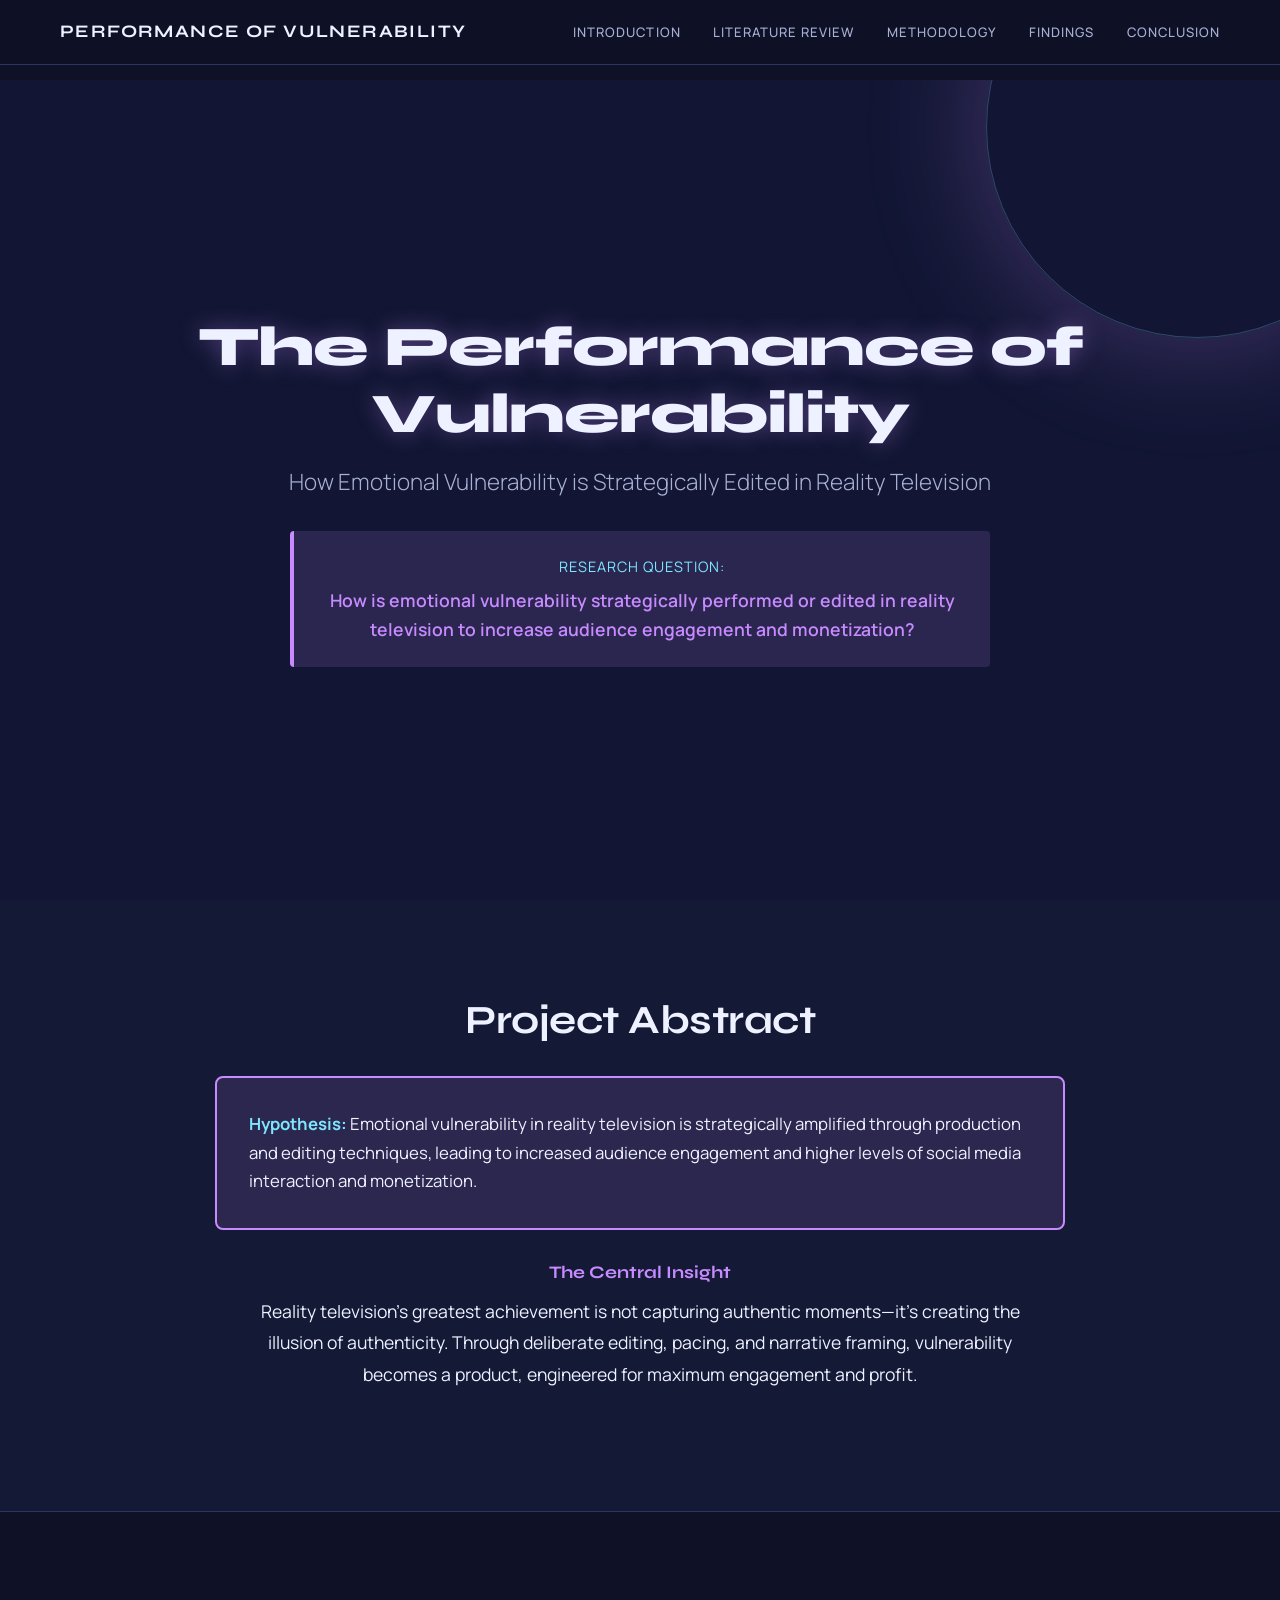
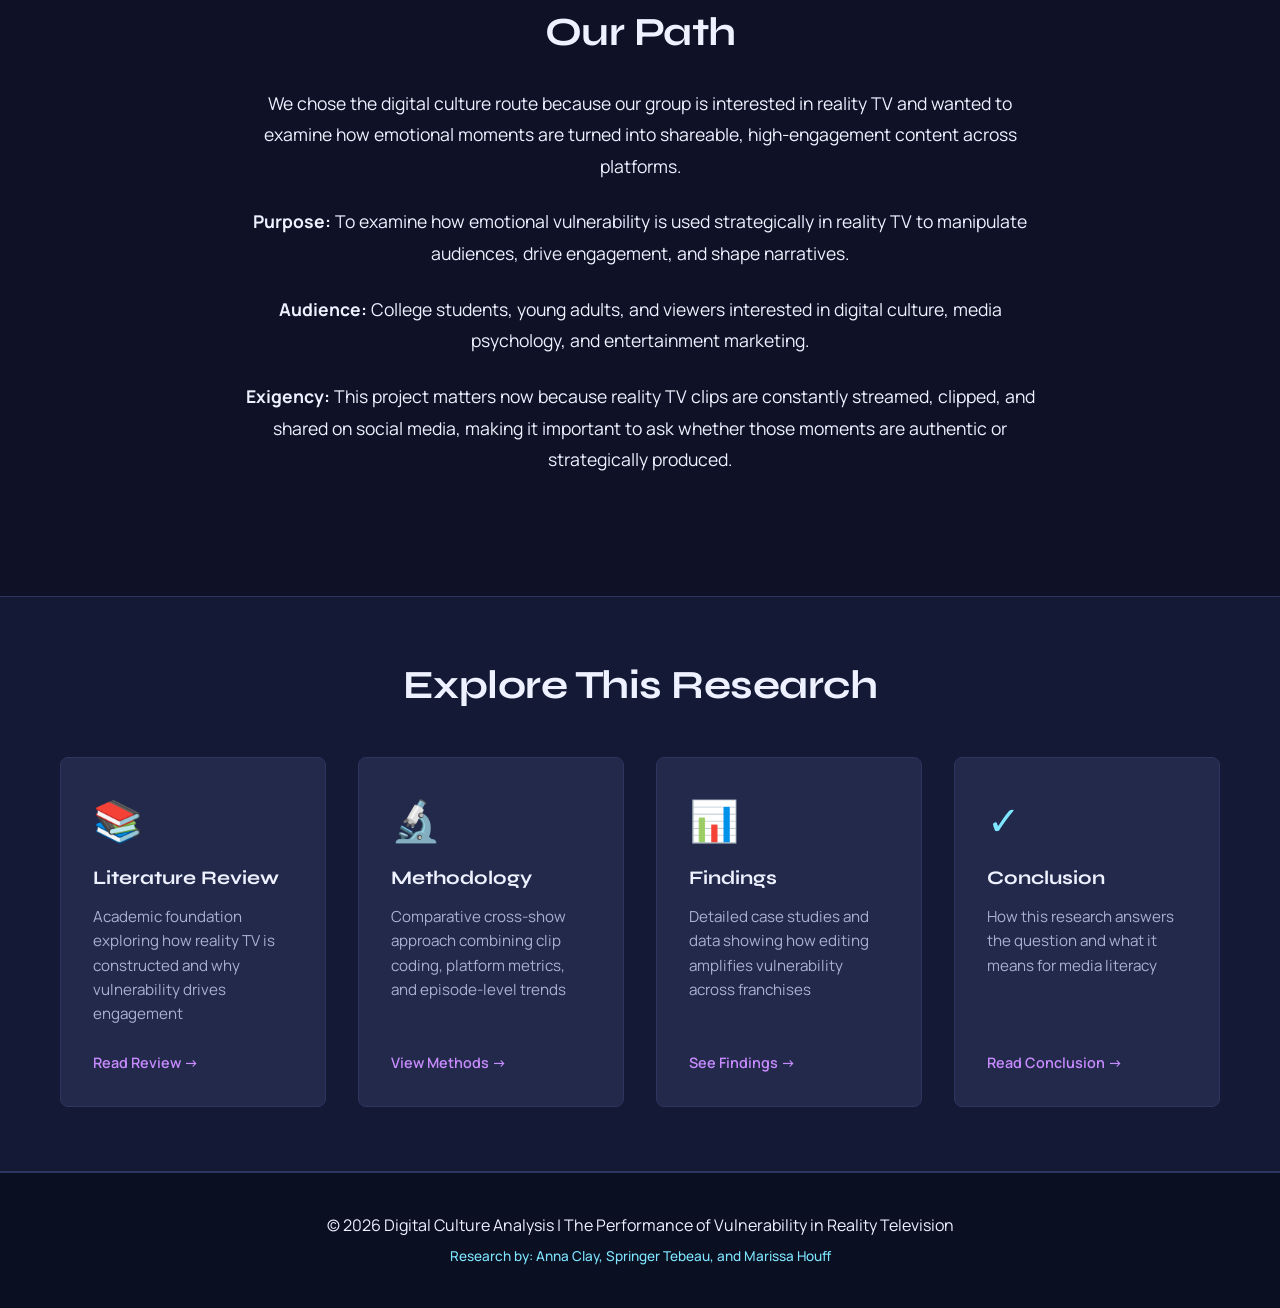
==== commit a4769377: "new remove key insights and other stuff that isnt needed" ====
--- a/index.html
+++ b/index.html
@@ -1,113 +1,166 @@
-<!DOCTYPE html>
+<!doctype html>
 <html lang="en">
-<head>
-    <meta charset="UTF-8">
-    <meta name="viewport" content="width=device-width, initial-scale=1.0">
+  <head>
+    <meta charset="UTF-8" />
+    <meta name="viewport" content="width=device-width, initial-scale=1.0" />
     <title>The Performance of Vulnerability | Digital Culture Analysis</title>
-    <link rel="stylesheet" href="style.css">
-</head>
-<body>
+    <link rel="stylesheet" href="style.css" />
+  </head>
+  <body>
     <!-- Navigation -->
     <nav class="navbar">
-        <div class="container">
-            <div class="nav-content">
-                <h1 class="logo"><a href="index.html">Performance of Vulnerability</a></h1>
-                <ul class="nav-links">
-                    <li><a href="index.html" class="active">Introduction</a></li>
-                    <li><a href="literature.html">Literature Review</a></li>
-                    <li><a href="method.html">Methodology</a></li>
-                    <li><a href="findings.html">Findings</a></li>
-                    <li><a href="conclusion.html">Conclusion</a></li>
-                </ul>
-            </div>
+      <div class="container">
+        <div class="nav-content">
+          <h1 class="logo">
+            <a href="index.html">Performance of Vulnerability</a>
+          </h1>
+          <ul class="nav-links">
+            <li><a href="index.html" class="active">Introduction</a></li>
+            <li><a href="literature.html">Literature Review</a></li>
+            <li><a href="method.html">Methodology</a></li>
+            <li><a href="findings.html">Findings</a></li>
+            <li><a href="conclusion.html">Conclusion</a></li>
+          </ul>
         </div>
+      </div>
     </nav>
 
     <!-- Hero Section -->
     <header id="hero" class="hero">
-        <div class="container">
-            <div class="hero-content">
-                <h1 class="hero-title">The Performance of Vulnerability</h1>
-                <p class="hero-subtitle">How Emotional Vulnerability is Strategically Edited in Reality Television</p>
-                <div class="research-box">
-                    <p class="research-label">Research Question:</p>
-                    <p class="hero-question">How is emotional vulnerability strategically performed or edited in reality television to increase audience engagement and monetization?</p>
-                </div>
-            </div>
+      <div class="container">
+        <div class="hero-content">
+          <h1 class="hero-title">The Performance of Vulnerability</h1>
+          <p class="hero-subtitle">
+            How Emotional Vulnerability is Strategically Edited in Reality
+            Television
+          </p>
+          <div class="research-box">
+            <p class="research-label">Research Question:</p>
+            <p class="hero-question">
+              How is emotional vulnerability strategically performed or edited
+              in reality television to increase audience engagement and
+              monetization?
+            </p>
+          </div>
         </div>
+      </div>
     </header>
 
     <!-- Introduction/Abstract Section -->
     <section id="about" class="about">
-        <div class="container">
-            <h2>Project Abstract</h2>
-            <div class="hypothesis-banner">
-                <p><strong>Hypothesis:</strong> Emotional vulnerability in reality television is strategically amplified through production and editing techniques, leading to increased audience engagement and higher levels of social media interaction and monetization.</p>
-            </div>
-            <div class="about-content">
-                <h3>The Central Insight</h3>
-                <p>Reality television's greatest achievement is not capturing authentic moments—it's creating the illusion of authenticity. Through deliberate editing, pacing, and narrative framing, vulnerability becomes a product, engineered for maximum engagement and profit.</p>
-            </div>
+      <div class="container">
+        <h2>Project Abstract</h2>
+        <div class="hypothesis-banner">
+          <p>
+            <strong>Hypothesis:</strong> Emotional vulnerability in reality
+            television is strategically amplified through production and editing
+            techniques, leading to increased audience engagement and higher
+            levels of social media interaction and monetization.
+          </p>
         </div>
+        <div class="about-content">
+          <h3>The Central Insight</h3>
+          <p>
+            Reality television's greatest achievement is not capturing authentic
+            moments—it's creating the illusion of authenticity. Through
+            deliberate editing, pacing, and narrative framing, vulnerability
+            becomes a product, engineered for maximum engagement and profit.
+          </p>
+        </div>
+      </div>
     </section>
 
     <!-- Project Framing -->
     <section class="about alt">
-        <div class="container">
-            <h2>Our Path</h2>
-            <div class="about-content">
-                <p>We chose the digital culture route because our group is interested in reality TV and wanted to examine how emotional moments are turned into shareable, high-engagement content across platforms.</p>
-                <p><strong>Purpose:</strong> To examine how emotional vulnerability is used strategically in reality TV to manipulate audiences, drive engagement, and shape narratives.</p>
-                <p><strong>Audience:</strong> College students, young adults, and viewers interested in digital culture, media psychology, and entertainment marketing.</p>
-                <p><strong>Exigency:</strong> This project matters now because reality TV clips are constantly streamed, clipped, and shared on social media, making it important to ask whether those moments are authentic or strategically produced.</p>
-            </div>
+      <div class="container">
+        <h2>Our Path</h2>
+        <div class="about-content">
+          <p>
+            We chose the digital culture route because our group is interested
+            in reality TV and wanted to examine how emotional moments are turned
+            into shareable, high-engagement content across platforms.
+          </p>
+          <p>
+            <strong>Purpose:</strong> To examine how emotional vulnerability is
+            used strategically in reality TV to manipulate audiences, drive
+            engagement, and shape narratives.
+          </p>
+          <p>
+            <strong>Audience:</strong> College students, young adults, and
+            viewers interested in digital culture, media psychology, and
+            entertainment marketing.
+          </p>
+          <p>
+            <strong>Exigency:</strong> This project matters now because reality
+            TV clips are constantly streamed, clipped, and shared on social
+            media, making it important to ask whether those moments are
+            authentic or strategically produced.
+          </p>
         </div>
+      </div>
     </section>
 
     <!-- Section Navigation Cards -->
     <section id="sections-preview" class="sections-preview">
-        <div class="container">
-            <h2>Explore This Research</h2>
-            <div class="preview-grid">
-                <a href="literature.html" class="preview-card">
-                    <div class="preview-icon">📚</div>
-                    <h3>Literature Review</h3>
-                    <p>Academic foundation exploring how reality TV is constructed and why vulnerability drives engagement</p>
-                    <span class="preview-link">Read Review →</span>
-                </a>
+      <div class="container">
+        <h2>Explore This Research</h2>
+        <div class="preview-grid">
+          <a href="literature.html" class="preview-card">
+            <div class="preview-icon">📚</div>
+            <h3>Literature Review</h3>
+            <p>
+              Academic foundation exploring how reality TV is constructed and
+              why vulnerability drives engagement
+            </p>
+            <span class="preview-link">Read Review →</span>
+          </a>
 
-                <a href="method.html" class="preview-card">
-                    <div class="preview-icon">🔬</div>
-                    <h3>Methodology</h3>
-                    <p>Comparative cross-show approach combining clip coding, platform metrics, and episode-level trends</p>
-                    <span class="preview-link">View Methods →</span>
-                </a>
+          <a href="method.html" class="preview-card">
+            <div class="preview-icon">🔬</div>
+            <h3>Methodology</h3>
+            <p>
+              Comparative cross-show approach combining clip coding, platform
+              metrics, and episode-level trends
+            </p>
+            <span class="preview-link">View Methods →</span>
+          </a>
 
-                <a href="findings.html" class="preview-card">
-                    <div class="preview-icon">📊</div>
-                    <h3>Findings</h3>
-                    <p>Detailed case studies and data showing how editing amplifies vulnerability across franchises</p>
-                    <span class="preview-link">See Findings →</span>
-                </a>
+          <a href="findings.html" class="preview-card">
+            <div class="preview-icon">📊</div>
+            <h3>Findings</h3>
+            <p>
+              Detailed case studies and data showing how editing amplifies
+              vulnerability across franchises
+            </p>
+            <span class="preview-link">See Findings →</span>
+          </a>
 
-                <a href="conclusion.html" class="preview-card">
-                    <div class="preview-icon">✓</div>
-                    <h3>Conclusion</h3>
-                    <p>How this research answers the question and what it means for media literacy</p>
-                    <span class="preview-link">Read Conclusion →</span>
-                </a>
-            </div>
+          <a href="conclusion.html" class="preview-card">
+            <div class="preview-icon">✓</div>
+            <h3>Conclusion</h3>
+            <p>
+              How this research answers the question and what it means for media
+              literacy
+            </p>
+            <span class="preview-link">Read Conclusion →</span>
+          </a>
         </div>
+      </div>
     </section>
 
     <!-- Footer -->
     <footer class="footer">
-        <div class="container">
-            <p>&copy; 2026 Digital Culture Analysis | The Performance of Vulnerability in Reality Television</p>
-            <p class="footer-credits">Research by: Anna Clay, Springer Tebeau, and Marissa Houff</p>
-        </div>
+      <div class="container">
+        <p>
+          &copy; 2026 Digital Culture Analysis | The Performance of
+          Vulnerability in Reality Television
+        </p>
+        <p class="footer-credits">
+          Research by: Anna Clay, Springer Tebeau, and Marissa Houff
+        </p>
+      </div>
     </footer>
 
     <script src="script.js"></script>
-</body>
+  </body>
 </html>
--- a/style.css
+++ b/style.css
@@ -1,76 +1,91 @@
-@import url('https://fonts.googleapis.com/css2?family=Manrope:wght@400;500;600;700;800&family=Syne:wght@500;700;800&display=swap');
+@import url("https://fonts.googleapis.com/css2?family=Manrope:wght@400;500;600;700;800&family=Syne:wght@500;700;800&display=swap");
 
 /* ============================================
    RESET & BASE STYLES
    ============================================ */
 
 * {
-    margin: 0;
-    padding: 0;
-    box-sizing: border-box;
+  margin: 0;
+  padding: 0;
+  box-sizing: border-box;
 }
 
 :root {
-    --primary-color: #0f1226;
-    --secondary-color: #1a1f3a;
-    --surface-elevated: #22294a;
-    --surface-alt: #141936;
-    --accent-color: #c88bff;
-    --accent-light: #7ee6ff;
-    --accent-rgb: 200, 139, 255;
-    --text-light: #eef1ff;
-    --text-muted: #a8b0d4;
-    --border-color: #2e3560;
-    --font-body: 'Manrope', 'Segoe UI', Tahoma, Geneva, Verdana, sans-serif;
-    --font-display: 'Syne', 'Segoe UI', Tahoma, Geneva, Verdana, sans-serif;
-    --transition: all 0.3s ease;
+  --primary-color: #0f1226;
+  --secondary-color: #1a1f3a;
+  --surface-elevated: #22294a;
+  --surface-alt: #141936;
+  --accent-color: #c88bff;
+  --accent-light: #7ee6ff;
+  --accent-rgb: 200, 139, 255;
+  --text-light: #eef1ff;
+  --text-muted: #a8b0d4;
+  --border-color: #2e3560;
+  --font-body: "Manrope", "Segoe UI", Tahoma, Geneva, Verdana, sans-serif;
+  --font-display: "Syne", "Segoe UI", Tahoma, Geneva, Verdana, sans-serif;
+  --transition: all 0.3s ease;
 }
 
 html {
-    scroll-behavior: smooth;
+  scroll-behavior: smooth;
 }
 
 body {
-    font-family: var(--font-body);
-    background-color: var(--primary-color);
-    color: var(--text-light);
-    line-height: 1.6;
-    overflow-x: hidden;
+  font-family: var(--font-body);
+  background-color: var(--primary-color);
+  color: var(--text-light);
+  line-height: 1.6;
+  overflow-x: hidden;
 }
 
 .container {
-    max-width: 1200px;
-    margin: 0 auto;
-    padding: 0 20px;
+  max-width: 1200px;
+  margin: 0 auto;
+  padding: 0 20px;
 }
 
 /* ============================================
    TYPOGRAPHY
    ============================================ */
 
-h1, h2, h3, h4, h5, h6 {
-    font-weight: 700;
-    line-height: 1.2;
-    font-family: var(--font-display);
+h1,
+h2,
+h3,
+h4,
+h5,
+h6 {
+  font-weight: 700;
+  line-height: 1.2;
+  font-family: var(--font-display);
 }
 
 h2 {
-    font-size: 2.5rem;
-    margin-bottom: 2rem;
-    color: var(--text-light);
-    text-align: center;
-    letter-spacing: -0.5px;
+  font-size: 2.5rem;
+  margin-bottom: 2rem;
+  color: var(--text-light);
+  text-align: center;
+  letter-spacing: -0.5px;
 }
 
 h3 {
-    font-size: 1.3rem;
-    margin-bottom: 1rem;
+  font-size: 1.3rem;
+  margin-bottom: 1rem;
 }
 
 p {
-    font-size: 1rem;
-    color: var(--text-light);
-    margin-bottom: 1.5rem;
+  font-size: 1rem;
+  color: var(--text-light);
+  margin-bottom: 1.5rem;
+}
+
+a,
+a:visited {
+  color: var(--accent-light);
+}
+
+a:hover,
+a:focus {
+  color: var(--accent-color);
 }
 
 /* ============================================
@@ -78,82 +93,82 @@
    ============================================ */
 
 .navbar {
-    position: fixed;
-    top: 0;
-    width: 100%;
-    background: rgba(15, 18, 38, 0.92);
-    backdrop-filter: blur(10px);
-    border-bottom: 1px solid var(--border-color);
-    z-index: 1000;
-    padding: 1.2rem 0;
+  position: fixed;
+  top: 0;
+  width: 100%;
+  background: rgba(15, 18, 38, 0.92);
+  backdrop-filter: blur(10px);
+  border-bottom: 1px solid var(--border-color);
+  z-index: 1000;
+  padding: 1.2rem 0;
 }
 
 .nav-content {
-    display: flex;
-    justify-content: space-between;
-    align-items: center;
+  display: flex;
+  justify-content: space-between;
+  align-items: center;
 }
 
 .logo {
-    font-size: 1.1rem;
-    font-weight: 700;
-    color: var(--text-light);
-    letter-spacing: 0.08em;
-    text-transform: uppercase;
+  font-size: 1.1rem;
+  font-weight: 700;
+  color: var(--text-light);
+  letter-spacing: 0.08em;
+  text-transform: uppercase;
 }
 
 .logo a {
-    color: var(--text-light);
-    text-decoration: none;
-    transition: var(--transition);
+  color: var(--text-light);
+  text-decoration: none;
+  transition: var(--transition);
 }
 
 .logo a:hover {
-    color: var(--accent-color);
+  color: var(--accent-color);
 }
 
 .nav-links {
-    display: flex;
-    list-style: none;
-    gap: 2rem;
+  display: flex;
+  list-style: none;
+  gap: 2rem;
 }
 
 .nav-links a {
-    color: var(--text-muted);
-    text-decoration: none;
-    font-size: 0.82rem;
-    font-weight: 500;
-    text-transform: uppercase;
-    letter-spacing: 0.08em;
-    transition: var(--transition);
-    position: relative;
+  color: var(--text-muted);
+  text-decoration: none;
+  font-size: 0.82rem;
+  font-weight: 500;
+  text-transform: uppercase;
+  letter-spacing: 0.08em;
+  transition: var(--transition);
+  position: relative;
 }
 
 .nav-links a.active {
-    color: var(--accent-color);
+  color: var(--accent-color);
 }
 
 .nav-links a.active::after {
-    width: 100%;
+  width: 100%;
 }
 
 .nav-links a::after {
-    content: '';
-    position: absolute;
-    bottom: -4px;
-    left: 0;
-    width: 0;
-    height: 2px;
-    background: var(--accent-color);
-    transition: width 0.3s ease;
+  content: "";
+  position: absolute;
+  bottom: -4px;
+  left: 0;
+  width: 0;
+  height: 2px;
+  background: var(--accent-color);
+  transition: width 0.3s ease;
 }
 
 .nav-links a:hover {
-    color: var(--accent-color);
+  color: var(--accent-color);
 }
 
 .nav-links a:hover::after {
-    width: 100%;
+  width: 100%;
 }
 
 /* ============================================
@@ -161,95 +176,100 @@
    ============================================ */
 
 .hero {
-    margin-top: 80px;
-    min-height: calc(100vh - 80px);
-    display: flex;
-    align-items: center;
-    justify-content: center;
-    background: #121634;
-    position: relative;
-    overflow: hidden;
+  margin-top: 80px;
+  min-height: calc(100vh - 80px);
+  display: flex;
+  align-items: center;
+  justify-content: center;
+  background: #121634;
+  position: relative;
+  overflow: hidden;
 }
 
 .hero::before {
-    content: '';
-    position: absolute;
-    top: -20%;
-    right: -10%;
-    width: 420px;
-    height: 420px;
-    border: 1px solid rgba(126, 230, 255, 0.25);
-    border-radius: 50%;
-    box-shadow: 0 0 120px rgba(200, 139, 255, 0.28);
-    animation: pulse-glow 8s ease-in-out infinite;
+  content: "";
+  position: absolute;
+  top: -20%;
+  right: -10%;
+  width: 420px;
+  height: 420px;
+  border: 1px solid rgba(126, 230, 255, 0.25);
+  border-radius: 50%;
+  box-shadow: 0 0 120px rgba(200, 139, 255, 0.28);
+  animation: pulse-glow 8s ease-in-out infinite;
 }
 
 @keyframes pulse-glow {
-    0%, 100% { opacity: 0.5; }
-    50% { opacity: 1; }
+  0%,
+  100% {
+    opacity: 0.5;
+  }
+  50% {
+    opacity: 1;
+  }
 }
 
 .hero-content {
-    position: relative;
-    z-index: 1;
-    text-align: center;
-    animation: fade-in-up 1s ease-out;
+  position: relative;
+  z-index: 1;
+  text-align: center;
+  animation: fade-in-up 1s ease-out;
 }
 
 @keyframes fade-in-up {
-    from {
-        opacity: 0;
-        transform: translateY(30px);
-    }
-    to {
-        opacity: 1;
-        transform: translateY(0);
-    }
+  from {
+    opacity: 0;
+    transform: translateY(30px);
+  }
+  to {
+    opacity: 1;
+    transform: translateY(0);
+  }
 }
 
 .hero-title {
-    font-size: 3.5rem;
-    margin-bottom: 1rem;
-    color: var(--text-light);
-    font-weight: 800;
-    letter-spacing: -0.02em;
-    text-shadow: 0 0 22px rgba(200, 139, 255, 0.35);
+  font-size: 3.5rem;
+  margin-bottom: 1rem;
+  color: var(--text-light);
+  font-weight: 800;
+  letter-spacing: -0.02em;
+  text-shadow: 0 0 22px rgba(200, 139, 255, 0.35);
 }
 
 .hero-subtitle {
-    font-size: 1.4rem;
-    color: var(--text-muted);
-    margin-bottom: 2rem;
-    font-weight: 300;
+  font-size: 1.4rem;
+  color: var(--text-muted);
+  margin-bottom: 2rem;
+  font-weight: 300;
 }
 
 .hero-question {
-    font-size: 1.1rem;
-    color: var(--accent-color);
-    font-weight: 600;
-    font-style: italic;
+  font-size: 1.1rem;
+  color: var(--accent-color);
+  font-weight: 600;
+  font-style: italic;
 }
 
 .research-box {
-    background: rgba(var(--accent-rgb), 0.14);
-    border-left: 4px solid var(--accent-color);
-    padding: 1.5rem;
-    border-radius: 4px;
-    max-width: 700px;
-    margin: 0 auto;
+  background: rgba(var(--accent-rgb), 0.14);
+  border-left: 4px solid var(--accent-color);
+  padding: 1.5rem;
+  border-radius: 4px;
+  max-width: 700px;
+  margin: 0 auto;
 }
 
 .research-label {
-    font-size: 0.9rem;
-    text-transform: uppercase;
-    letter-spacing: 1px;
-    color: var(--accent-light);
-    margin-bottom: 0.5rem;
+  font-size: 0.9rem;
+  text-transform: uppercase;
+  letter-spacing: 1px;
+  color: var(--accent-light);
+  margin-bottom: 0.5rem;
 }
 
 .research-box .hero-question {
-    font-style: normal;
-    margin-bottom: 0;
+  font-style: normal;
+  margin-bottom: 0;
 }
 
 /* ============================================
@@ -257,16 +277,16 @@
    ============================================ */
 
 section {
-    padding: 6rem 0;
-    border-bottom: 1px solid var(--border-color);
+  padding: 6rem 0;
+  border-bottom: 1px solid var(--border-color);
 }
 
 section:nth-child(odd) {
-    background-color: var(--surface-alt);
+  background-color: var(--surface-alt);
 }
 
 section:nth-child(even) {
-    background-color: var(--primary-color);
+  background-color: var(--primary-color);
 }
 
 /* ============================================
@@ -274,1183 +294,1324 @@
    ============================================ */
 
 .sections-preview {
-    padding: 4rem 0;
-    background: #121634;
+  padding: 4rem 0;
+  background: #121634;
 }
 
 .sections-preview h2 {
-    margin-bottom: 3rem;
+  margin-bottom: 3rem;
 }
 
 .preview-grid {
-    display: grid;
-    grid-template-columns: repeat(auto-fit, minmax(260px, 1fr));
-    gap: 2rem;
+  display: grid;
+  grid-template-columns: repeat(auto-fit, minmax(260px, 1fr));
+  gap: 2rem;
 }
 
 .preview-card {
-    background: var(--surface-elevated);
-    border: 1px solid var(--border-color);
-    border-radius: 8px;
-    padding: 2rem;
-    text-decoration: none;
-    transition: var(--transition);
-    cursor: pointer;
-    display: flex;
+  background: var(--surface-elevated);
+  border: 1px solid var(--border-color);
+  border-radius: 8px;
+  padding: 2rem;
+  text-decoration: none;
+  transition: var(--transition);
+  cursor: pointer;
+  display: flex;
+  flex-direction: column;
+  gap: 1rem;
+  animation: fade-in-up 0.8s ease-out;
+}
+
+.preview-card:hover {
+  border-color: var(--accent-color);
+  transform: translateY(-12px);
+  box-shadow: 0 25px 50px rgba(var(--accent-rgb), 0.25);
+}
+
+.preview-icon {
+  font-size: 2.5rem;
+  height: 60px;
+  display: flex;
+  align-items: center;
+}
+
+.preview-card h3 {
+  color: var(--text-light);
+  margin: 0;
+  font-size: 1.2rem;
+}
+
+.preview-card p {
+  color: var(--text-muted);
+  font-size: 0.95rem;
+  margin: 0;
+  flex-grow: 1;
+}
+
+.preview-link {
+  color: var(--accent-color);
+  font-weight: 600;
+  font-size: 0.9rem;
+  margin-top: 0.5rem;
+}
+
+.preview-card:hover .preview-link {
+  color: var(--accent-light);
+}
+
+/* ============================================
+   ENHANCED ABOUT SECTION
+   ============================================ */
+
+.about-content {
+  max-width: 800px;
+  margin: 0 auto;
+  text-align: center;
+  line-height: 1.8;
+}
+
+.about-content h3 {
+  color: var(--accent-color);
+  margin-top: 1.5rem;
+  margin-bottom: 0.8rem;
+  font-size: 1.1rem;
+}
+
+.about-content p {
+  font-size: 1.1rem;
+  color: var(--text-light);
+  margin-bottom: 1.5rem;
+}
+
+.hypothesis-banner {
+  background: rgba(200, 139, 255, 0.12);
+  border: 2px solid var(--accent-color);
+  border-radius: 8px;
+  padding: 2rem;
+  margin: 2rem auto;
+  max-width: 850px;
+}
+
+.hypothesis-banner p {
+  font-size: 1.05rem;
+  color: var(--text-light);
+  margin: 0;
+  line-height: 1.7;
+}
+
+.hypothesis-banner strong {
+  color: var(--accent-light);
+}
+
+/* ============================================
+   METHODOLOGY SECTION
+   ============================================ */
+
+.methodology-grid {
+  display: grid;
+  grid-template-columns: repeat(auto-fit, minmax(250px, 1fr));
+  gap: 2rem;
+}
+
+.method-card {
+  background: var(--secondary-color);
+  padding: 2rem;
+  border-radius: 8px;
+  text-align: center;
+  border: 1px solid var(--border-color);
+  transition: var(--transition);
+  cursor: pointer;
+  animation: fade-in-up 0.8s ease-out;
+}
+
+.method-card:hover {
+  border-color: var(--accent-color);
+  transform: translateY(-8px);
+  box-shadow: 0 20px 40px rgba(var(--accent-rgb), 0.15);
+}
+
+.method-icon {
+  font-size: 2.5rem;
+  margin-bottom: 1rem;
+}
+
+.method-card h3 {
+  margin-bottom: 1rem;
+  color: var(--text-light);
+}
+
+.method-card p {
+  color: var(--text-muted);
+  font-size: 0.95rem;
+}
+
+/* ============================================
+   CASE STUDIES SECTION
+   ============================================ */
+
+.cases-grid {
+  display: grid;
+  grid-template-columns: repeat(auto-fit, minmax(300px, 1fr));
+  gap: 2rem;
+}
+
+.case-card {
+  background: var(--secondary-color);
+  border-left: 4px solid var(--accent-color);
+  padding: 2rem;
+  border-radius: 4px;
+  transition: var(--transition);
+  animation: fade-in-up 0.8s ease-out;
+}
+
+.case-card:hover {
+  transform: translateX(10px);
+  box-shadow: 0 20px 40px rgba(var(--accent-rgb), 0.2);
+}
+
+.case-image {
+  width: 100%;
+  height: 150px;
+  background: rgba(200, 139, 255, 0.22);
+  border-radius: 4px;
+  display: flex;
+  align-items: center;
+  justify-content: center;
+  font-weight: 700;
+  font-size: 1.3rem;
+  color: var(--text-light);
+  margin-bottom: 1.5rem;
+}
+
+.case-card h3 {
+  color: var(--accent-color);
+  margin-bottom: 1rem;
+}
+
+.case-card p {
+  color: var(--text-light);
+  margin-bottom: 1rem;
+  font-size: 0.95rem;
+}
+
+.case-insight {
+  background: rgba(var(--accent-rgb), 0.1);
+  padding: 1rem;
+  border-radius: 4px;
+  color: var(--accent-light);
+  margin-top: 1.5rem;
+}
+
+/* ============================================
+   FINDINGS SECTION
+   ============================================ */
+
+.findings-grid {
+  display: grid;
+  grid-template-columns: repeat(auto-fit, minmax(280px, 1fr));
+  gap: 2rem;
+}
+
+.finding {
+  background: var(--secondary-color);
+  padding: 2rem;
+  border-radius: 8px;
+  border-top: 3px solid var(--accent-color);
+  animation: fade-in-up 0.8s ease-out;
+}
+
+.finding h3 {
+  color: var(--accent-color);
+  margin-bottom: 1rem;
+  font-size: 1.2rem;
+}
+
+.finding p {
+  color: var(--text-muted);
+  margin-bottom: 1rem;
+  font-size: 0.95rem;
+}
+
+.finding ul {
+  list-style: none;
+  margin-left: 0;
+}
+
+.finding li {
+  color: var(--text-light);
+  margin-bottom: 0.8rem;
+  padding-left: 1.5rem;
+  position: relative;
+  font-size: 0.95rem;
+}
+
+.finding li::before {
+  content: "▪";
+  position: absolute;
+  left: 0;
+  color: var(--accent-color);
+}
+
+.finding strong {
+  color: var(--accent-light);
+}
+
+/* ============================================
+   DATA SECTION
+   ============================================ */
+
+.section-description {
+  text-align: center;
+  color: var(--text-muted);
+  font-size: 1rem;
+  margin-bottom: 3rem;
+}
+
+.data-grid {
+  display: grid;
+  grid-template-columns: repeat(auto-fit, minmax(350px, 1fr));
+  gap: 3rem;
+}
+
+.data-chart {
+  background: var(--secondary-color);
+  padding: 2rem;
+  border-radius: 8px;
+  border: 1px solid var(--border-color);
+}
+
+.data-chart h3 {
+  text-align: center;
+  margin-bottom: 2rem;
+  color: var(--accent-color);
+}
+
+.chart-placeholder {
+  display: flex;
+  flex-direction: column;
+  gap: 1.5rem;
+}
+
+/* Bar Chart */
+.bar-group {
+  display: flex;
+  align-items: flex-end;
+  gap: 1rem;
+}
+
+.bar {
+  flex: 1;
+  background: var(--accent-color);
+  border-radius: 4px 4px 0 0;
+  min-height: 40px;
+  position: relative;
+  display: flex;
+  flex-direction: column;
+  align-items: center;
+  justify-content: flex-end;
+  padding: 0.5rem;
+  transition: var(--transition);
+}
+
+.bar:hover {
+  transform: scaleY(1.05);
+  filter: brightness(1.2);
+}
+
+.bar-label {
+  font-size: 0.75rem;
+  color: var(--text-muted);
+  text-align: center;
+  margin-top: 0.5rem;
+}
+
+.bar-value {
+  font-size: 0.9rem;
+  font-weight: 600;
+  color: #150f2a;
+  margin-bottom: 0.3rem;
+}
+
+/* Stats */
+.stat-box {
+  background: rgba(var(--accent-rgb), 0.1);
+  padding: 1.5rem;
+  border-radius: 4px;
+  text-align: center;
+  border-left: 3px solid var(--accent-color);
+  transition: var(--transition);
+}
+
+.stat-box:hover {
+  border-left-color: var(--accent-light);
+  transform: scale(1.02);
+}
+
+.stat-number {
+  font-size: 2.2rem;
+  font-weight: 700;
+  color: var(--accent-color);
+  margin-bottom: 0.5rem;
+}
+
+.stat-label {
+  color: var(--text-light);
+  font-size: 0.95rem;
+}
+
+/* ============================================
+   CONCLUSION SECTION
+   ============================================ */
+
+.conclusion-content {
+  max-width: 900px;
+  margin: 0 auto;
+}
+
+.main-takeaway {
+  font-size: 1.4rem;
+  color: var(--accent-color);
+  font-weight: 600;
+  text-align: center;
+  margin-bottom: 2rem;
+  line-height: 1.8;
+}
+
+.takeaway-box {
+  background: rgba(200, 139, 255, 0.1);
+  border-left: 4px solid var(--accent-color);
+  padding: 2rem;
+  border-radius: 4px;
+  margin-top: 2rem;
+}
+
+.takeaway-box p {
+  color: var(--text-light);
+  margin-bottom: 1.5rem;
+}
+
+.takeaway-box ol {
+  margin-left: 2rem;
+  color: var(--text-light);
+}
+
+.takeaway-box li {
+  margin-bottom: 1rem;
+}
+
+.takeaway-box strong {
+  color: var(--accent-light);
+}
+
+/* ============================================
+   SOURCES SECTION
+   ============================================ */
+
+.sources-list {
+  max-width: 900px;
+  margin: 0 auto;
+}
+
+.sources-list h3 {
+  color: var(--accent-color);
+  margin-top: 2rem;
+  margin-bottom: 1rem;
+  font-size: 1.2rem;
+}
+
+.sources-list ul {
+  list-style: none;
+  margin-left: 0;
+}
+
+.sources-list li {
+  color: var(--text-light);
+  margin-bottom: 1rem;
+  padding-left: 1.5rem;
+  position: relative;
+  line-height: 1.6;
+}
+
+.sources-list li::before {
+  content: "→";
+  position: absolute;
+  left: 0;
+  color: var(--accent-color);
+}
+
+/* ============================================
+   FOOTER
+   ============================================ */
+
+.footer {
+  background: #0b0f22;
+  border-top: 1px solid var(--border-color);
+  padding: 2rem 0;
+  text-align: center;
+  color: var(--text-muted);
+}
+
+.footer p {
+  margin: 0.5rem 0;
+}
+
+.footer-credits {
+  font-size: 0.85rem;
+  color: var(--accent-light);
+  font-weight: 500;
+}
+
+/* ============================================
+   ANIMATIONS
+   ============================================ */
+
+@keyframes fade-in-on-scroll {
+  from {
+    opacity: 0;
+    transform: translateY(30px);
+  }
+  to {
+    opacity: 1;
+    transform: translateY(0);
+  }
+}
+
+/* ============================================
+   PAGE-SPECIFIC HERO (For non-index pages)
+   ============================================ */
+
+.page-hero {
+  margin-top: 80px;
+  padding: 4rem 0;
+  background: #121634;
+  text-align: center;
+  border-bottom: 1px solid var(--border-color);
+}
+
+.page-hero h1 {
+  font-size: 2.5rem;
+  margin-bottom: 1rem;
+  color: var(--text-light);
+  text-shadow: 0 0 18px rgba(200, 139, 255, 0.28);
+}
+
+.page-hero p {
+  font-size: 1rem;
+  color: var(--text-muted);
+}
+
+/* ============================================
+   LITERATURE REVIEW SECTION STYLING
+   ============================================ */
+
+.literature-section {
+  padding: 3rem 0;
+}
+
+.literature-section.alt {
+  background-color: var(--surface-alt);
+}
+
+.lit-content {
+  max-width: 900px;
+  margin: 0 auto;
+}
+
+.lit-content h4 {
+  color: var(--accent-color);
+  margin-top: 1.5rem;
+  margin-bottom: 1rem;
+  font-size: 1.1rem;
+}
+
+.lit-content p {
+  color: var(--text-light);
+  margin-bottom: 1rem;
+  line-height: 1.8;
+  font-size: 0.95rem;
+}
+
+.lit-content em {
+  color: var(--accent-light);
+  font-style: italic;
+}
+
+.lit-list {
+  list-style: none;
+  margin: 1.5rem 0;
+  padding-left: 1.5rem;
+}
+
+.lit-list li {
+  color: var(--text-light);
+  margin-bottom: 0.8rem;
+  padding-left: 1.5rem;
+  position: relative;
+  line-height: 1.6;
+}
+
+.lit-list li::before {
+  content: "→";
+  position: absolute;
+  left: 0;
+  color: var(--accent-color);
+}
+
+.lit-highlight {
+  background: rgba(var(--accent-rgb), 0.1);
+  border-left: 4px solid var(--accent-color);
+  padding: 1.5rem;
+  border-radius: 4px;
+  margin: 2rem 0;
+  color: var(--text-light);
+  line-height: 1.7;
+}
+
+.lit-highlight strong {
+  color: var(--accent-light);
+}
+
+.conclusion-lit {
+  text-align: center;
+}
+
+/* ============================================
+   METHODOLOGY SECTION STYLING
+   ============================================ */
+
+.methodology-intro {
+  padding: 3rem 0;
+}
+
+.method-section {
+  padding: 3rem 0;
+}
+
+.method-section.alt {
+  background-color: var(--surface-alt);
+}
+
+.method-subsection {
+  max-width: 900px;
+  margin: 2rem auto 0;
+  background: var(--secondary-color);
+  padding: 2rem;
+  border-radius: 8px;
+  border-left: 4px solid var(--accent-color);
+}
+
+.method-subsection h3 {
+  color: var(--accent-light);
+  margin-bottom: 1rem;
+}
+
+.method-subsection h4 {
+  color: var(--accent-color);
+  margin-top: 1rem;
+  margin-bottom: 0.8rem;
+  font-size: 1rem;
+}
+
+.method-subsection p {
+  color: var(--text-light);
+  margin-bottom: 1rem;
+  line-height: 1.7;
+  font-size: 0.95rem;
+}
+
+.method-list {
+  list-style: none;
+  margin: 1rem 0 1.5rem 0;
+  padding-left: 1.5rem;
+}
+
+.method-list li {
+  color: var(--text-light);
+  margin-bottom: 0.8rem;
+  padding-left: 1.5rem;
+  position: relative;
+}
+
+.method-list li::before {
+  content: "▪";
+  position: absolute;
+  left: 0;
+  color: var(--accent-color);
+}
+
+.comparison-structure,
+.comparison-variables {
+  background: rgba(var(--accent-rgb), 0.09);
+  padding: 1.5rem;
+  border-radius: 4px;
+  margin: 1.5rem 0;
+  border-left: 3px solid var(--accent-light);
+}
+
+.comparison-structure h4,
+.comparison-variables h4 {
+  color: var(--accent-light);
+  margin-bottom: 0.5rem;
+}
+
+/* ============================================
+   FINDINGS & CASE STUDIES STYLING
+   ============================================ */
+
+.findings-overview {
+  padding: 3rem 0;
+}
+
+.findings-section {
+  padding: 3rem 0;
+}
+
+.findings-section.alt {
+  background-color: var(--surface-alt);
+}
+
+.findings-section .container,
+.findings-overview .container {
+  max-width: 1080px;
+}
+
+.case-study-card {
+  background: var(--secondary-color);
+  border-left: 4px solid var(--accent-color);
+  padding: 2.2rem;
+  border-radius: 4px;
+  margin-bottom: 2rem;
+  max-width: 980px;
+  margin-left: auto;
+  margin-right: auto;
+}
+
+.show-banner {
+  position: relative;
+  width: 100%;
+  height: 300px;
+  border-radius: 10px;
+  overflow: hidden;
+  margin-bottom: 1.25rem;
+  border: 1px solid var(--border-color);
+  box-shadow: 0 14px 28px rgba(0, 0, 0, 0.2);
+  background: linear-gradient(
+    135deg,
+    rgba(26, 31, 58, 0.95),
+    rgba(20, 25, 54, 0.95)
+  );
+}
+
+.show-banner img {
+  width: 100%;
+  height: 100%;
+  object-fit: contain;
+  object-position: center;
+  display: block;
+  padding: 0;
+}
+
+.show-banner::after {
+  content: "";
+  position: absolute;
+  inset: 0;
+  background: linear-gradient(
+    to top,
+    rgba(15, 18, 38, 0.88) 10%,
+    rgba(15, 18, 38, 0.18) 55%,
+    rgba(15, 18, 38, 0.08) 100%
+  );
+}
+
+.show-banner-title {
+  position: absolute;
+  left: 1rem;
+  bottom: 0.9rem;
+  z-index: 1;
+  color: #ffffff;
+  font-family: var(--font-display);
+  font-size: 1.25rem;
+  font-weight: 800;
+  letter-spacing: 0.03em;
+  text-shadow: 0 4px 14px rgba(0, 0, 0, 0.65);
+}
+
+.show-brand {
+  display: inline-block;
+  margin-bottom: 0.9rem;
+  padding: 0.35rem 0.8rem;
+  border-radius: 999px;
+  background: rgba(200, 139, 255, 0.18);
+  border: 1px solid rgba(200, 139, 255, 0.45);
+  color: var(--accent-light);
+  font-size: 0.75rem;
+  font-weight: 700;
+  letter-spacing: 0.1em;
+  text-transform: uppercase;
+}
+
+.case-image-large {
+  width: 100%;
+  height: 120px;
+  background: rgba(200, 139, 255, 0.2);
+  border-radius: 4px;
+  display: flex;
+  align-items: center;
+  justify-content: center;
+  font-weight: 700;
+  font-size: 1.2rem;
+  color: var(--text-light);
+  margin-bottom: 1.5rem;
+}
+
+.show-logo-image {
+  display: block;
+  width: 100%;
+  max-width: 640px;
+  max-height: 140px;
+  object-fit: contain;
+  margin-bottom: 1.5rem;
+  padding: 0.9rem;
+  border-radius: 8px;
+  background: rgba(255, 255, 255, 0.92);
+  box-shadow: 0 12px 30px rgba(0, 0, 0, 0.18);
+}
+
+@media (max-width: 700px) {
+  .show-banner {
+    height: 230px;
+  }
+
+  .show-banner-title {
+    font-size: 1.05rem;
+  }
+}
+
+.case-study-card h3 {
+  color: var(--accent-color);
+  margin-bottom: 1.75rem;
+  font-size: 1.3rem;
+  line-height: 1.35;
+  letter-spacing: 0.01em;
+  max-width: 34ch;
+}
+
+.case-detail {
+  margin-bottom: 1.35rem;
+  padding: 1.2rem 1.25rem;
+  border-bottom: 1px solid var(--border-color);
+  border-radius: 8px;
+  background: rgba(255, 255, 255, 0.02);
+}
+
+.case-detail:last-child {
+  border-bottom: none;
+}
+
+.case-detail h4 {
+  color: var(--accent-light);
+  margin-top: 0;
+  margin-bottom: 0.9rem;
+  font-size: 1.05rem;
+  line-height: 1.4;
+  letter-spacing: 0.01em;
+  text-wrap: balance;
+}
+
+.case-detail p {
+  color: var(--text-light);
+  margin-bottom: 1.15rem;
+  font-size: 1rem;
+  line-height: 1.9;
+  max-width: 68ch;
+  text-wrap: pretty;
+}
+
+.case-detail p + p {
+  margin-top: 0.75rem;
+}
+
+.case-list {
+  list-style: none;
+  margin: 1rem 0;
+  padding-left: 1.5rem;
+  max-width: 70ch;
+}
+
+.case-list li {
+  color: var(--text-light);
+  margin-bottom: 0.85rem;
+  padding-left: 1.5rem;
+  position: relative;
+  font-size: 0.98rem;
+  line-height: 1.85;
+  text-wrap: pretty;
+}
+
+.case-detail a {
+  overflow-wrap: anywhere;
+}
+
+.case-list li::before {
+  content: "▪";
+  position: absolute;
+  left: 0;
+  color: var(--accent-color);
+}
+
+.case-list a,
+.citation-list a {
+  color: var(--accent-light);
+  text-decoration: underline;
+  text-underline-offset: 2px;
+}
+
+.case-list a:hover,
+.citation-list a:hover {
+  color: var(--accent-color);
+}
+
+.video-embed {
+  position: relative;
+  width: 100%;
+  max-width: 720px;
+  aspect-ratio: 16 / 9;
+  margin: 1rem auto 1.25rem;
+  border-radius: 8px;
+  overflow: hidden;
+  border: 1px solid var(--border-color);
+  background: #000;
+}
+
+.video-embed iframe {
+  position: absolute;
+  inset: 0;
+  width: 100%;
+  height: 100%;
+  border: 0;
+}
+
+.reddit-embed {
+  width: 100%;
+  margin: 1rem 0 1.25rem;
+  border-radius: 8px;
+  overflow: hidden;
+  border: 1px solid var(--border-color);
+  background: #0f1226;
+}
+
+.reddit-embed iframe {
+  display: block;
+  width: 100%;
+  min-height: 460px;
+  border: 0;
+}
+
+.data-visualization {
+  margin-top: 3rem;
+}
+
+.stat-grid {
+  display: grid;
+  grid-template-columns: repeat(auto-fit, minmax(200px, 1fr));
+  gap: 1.5rem;
+  margin-top: 2rem;
+}
+
+.synthesis-content {
+  max-width: 900px;
+  margin: 0 auto;
+}
+
+.synthesis-list {
+  list-style: decimal;
+  margin-left: 2rem;
+  color: var(--text-light);
+}
+
+.synthesis-list li {
+  margin-bottom: 1.5rem;
+  line-height: 1.7;
+}
+
+/* ============================================
+   CONCLUSION SECTION STYLING
+   ============================================ */
+
+.conclusion-section {
+  padding: 3rem 0;
+}
+
+.conclusion-section.alt {
+  background-color: var(--surface-alt);
+}
+
+.question-box {
+  background: rgba(var(--accent-rgb), 0.1);
+  border: 2px solid var(--accent-color);
+  border-radius: 8px;
+  padding: 1.5rem;
+  max-width: 800px;
+  margin: 1.5rem auto;
+  text-align: center;
+}
+
+.question-box p {
+  color: var(--text-light);
+  font-size: 1.05rem;
+  margin: 0;
+}
+
+.question-box strong {
+  color: var(--accent-light);
+}
+
+.answer-content {
+  max-width: 900px;
+  margin: 0 auto;
+}
+
+.answer-content h3 {
+  color: var(--text-light);
+  margin-top: 2rem;
+  margin-bottom: 1rem;
+}
+
+.answer-section {
+  background: var(--secondary-color);
+  padding: 1.5rem;
+  border-left: 3px solid var(--accent-color);
+  border-radius: 4px;
+  margin-bottom: 1.5rem;
+}
+
+.answer-section h4 {
+  color: var(--accent-light);
+  margin-top: 0;
+  margin-bottom: 1rem;
+}
+
+.answer-section p {
+  color: var(--text-light);
+  margin-bottom: 1rem;
+}
+
+.answer-list {
+  list-style: none;
+  padding-left: 1.5rem;
+  margin-bottom: 1rem;
+}
+
+.answer-list li {
+  color: var(--text-light);
+  margin-bottom: 0.8rem;
+  padding-left: 1.5rem;
+  position: relative;
+}
+
+.answer-list li::before {
+  content: "•";
+  position: absolute;
+  left: 0;
+  color: var(--accent-color);
+}
+
+.contribution {
+  background: var(--secondary-color);
+  padding: 1.5rem;
+  border-radius: 4px;
+  margin-bottom: 1.5rem;
+  border-top: 3px solid var(--accent-color);
+}
+
+.contribution h3 {
+  color: var(--accent-light);
+  margin-top: 0;
+  margin-bottom: 0.8rem;
+}
+
+.contribution p {
+  color: var(--text-light);
+  margin-bottom: 0;
+}
+
+.limitation {
+  background: var(--secondary-color);
+  padding: 1.5rem;
+  border-radius: 4px;
+  margin-bottom: 1.5rem;
+}
+
+.limitation h3 {
+  color: var(--accent-light);
+  margin-top: 0;
+  margin-bottom: 1rem;
+}
+
+.limitation-list {
+  list-style: none;
+  padding-left: 0;
+}
+
+.limitation-list li {
+  color: var(--text-light);
+  margin-bottom: 0.8rem;
+  padding-left: 1.5rem;
+  position: relative;
+}
+
+.limitation-list li::before {
+  content: "◦";
+  position: absolute;
+  left: 0;
+  color: var(--accent-color);
+}
+
+.future-direction {
+  background: var(--secondary-color);
+  padding: 1.5rem;
+  border-radius: 4px;
+  margin-bottom: 1.5rem;
+  border-left: 3px solid var(--accent-light);
+}
+
+.future-direction h3 {
+  color: var(--accent-light);
+  margin-top: 0;
+  margin-bottom: 0.8rem;
+}
+
+.future-direction p {
+  color: var(--text-light);
+  margin-bottom: 0;
+}
+
+.implication {
+  background: var(--secondary-color);
+  padding: 1.5rem;
+  border-radius: 4px;
+  margin-bottom: 1.5rem;
+}
+
+.implication h3 {
+  color: var(--accent-light);
+  margin-top: 0;
+  margin-bottom: 0.8rem;
+}
+
+.implication p {
+  color: var(--text-light);
+  margin-bottom: 0.8rem;
+}
+
+.implication p strong {
+  color: var(--accent-light);
+}
+
+.reflection-box {
+  background: rgba(200, 139, 255, 0.1);
+  border: 2px solid var(--accent-color);
+  border-radius: 8px;
+  padding: 2rem;
+  max-width: 900px;
+  margin: 0 auto;
+}
+
+.reflection-box p {
+  color: var(--text-light);
+  font-size: 1rem;
+  line-height: 1.8;
+  margin-bottom: 1.5rem;
+}
+
+.reflection-box p:last-child {
+  margin-bottom: 0;
+}
+
+.reflection-box strong {
+  color: var(--accent-light);
+}
+
+/* ============================================
+   WORKS CITED STYLING
+   ============================================ */
+
+.works-cited-section {
+  padding: 3rem 0;
+}
+
+.citation-note {
+  text-align: center;
+  color: var(--text-muted);
+  font-style: italic;
+  margin-bottom: 2rem;
+}
+
+.citation-category {
+  background: var(--secondary-color);
+  padding: 1.5rem;
+  border-radius: 4px;
+  margin-bottom: 2rem;
+  border-left: 4px solid var(--accent-color);
+}
+
+.citation-category h3 {
+  color: var(--accent-light);
+  margin-top: 0;
+  margin-bottom: 1rem;
+  font-size: 1.1rem;
+}
+
+.citation-list {
+  list-style: none;
+  padding-left: 0;
+}
+
+.citation-list li {
+  color: var(--text-light);
+  margin-bottom: 1rem;
+  padding-left: 1.5rem;
+  position: relative;
+  line-height: 1.7;
+}
+
+.citation-list li::before {
+  content: "▪";
+  position: absolute;
+  left: 0;
+  color: var(--accent-color);
+}
+
+.citation-list em {
+  color: var(--accent-light);
+}
+
+.citation-note-box {
+  background: rgba(var(--accent-rgb), 0.09);
+  border-left: 3px solid var(--accent-light);
+  padding: 1.5rem;
+  border-radius: 4px;
+  margin-top: 2rem;
+}
+
+.citation-note-box p {
+  color: var(--text-light);
+  margin-bottom: 0;
+}
+
+.abstract-takeaway {
+  background: rgba(var(--accent-rgb), 0.1);
+  border-left: 4px solid var(--accent-color);
+  padding: 1.5rem;
+  border-radius: 4px;
+  margin: 2rem 0;
+  color: var(--text-light);
+}
+
+.abstract-takeaway strong {
+  color: var(--accent-light);
+}
+
+@media (max-width: 768px) {
+  .nav-links {
     flex-direction: column;
     gap: 1rem;
-    animation: fade-in-up 0.8s ease-out;
-}
-
-.preview-card:hover {
-    border-color: var(--accent-color);
-    transform: translateY(-12px);
-    box-shadow: 0 25px 50px rgba(var(--accent-rgb), 0.25);
-}
-
-.preview-icon {
-    font-size: 2.5rem;
-    height: 60px;
+    display: none;
+  }
+
+  .nav-links.active {
     display: flex;
-    align-items: center;
-}
-
-.preview-card h3 {
-    color: var(--text-light);
-    margin: 0;
-    font-size: 1.2rem;
-}
-
-.preview-card p {
-    color: var(--text-muted);
+  }
+
+  .nav-content {
+    flex-direction: column;
+    gap: 1rem;
+  }
+
+  .hero-title {
+    font-size: 2.2rem;
+  }
+
+  .hero-subtitle {
+    font-size: 1rem;
+  }
+
+  h2 {
+    font-size: 2rem;
+    margin-bottom: 1.5rem;
+  }
+
+  .cases-grid,
+  .findings-grid,
+  .methodology-grid {
+    grid-template-columns: 1fr;
+  }
+
+  .case-card,
+  .method-card,
+  .finding {
+    animation: none;
+  }
+
+  section {
+    padding: 4rem 0;
+  }
+
+  .data-grid {
+    grid-template-columns: 1fr;
+    gap: 2rem;
+  }
+
+  .bar-group {
+    flex-direction: column;
+    gap: 0.5rem;
+  }
+
+  .bar {
+    width: 100%;
+    min-height: 60px;
+  }
+}
+
+@media (max-width: 480px) {
+  .hero {
+    margin-top: 60px;
+    min-height: calc(100vh - 60px);
+  }
+
+  .hero-title {
+    font-size: 1.8rem;
+  }
+
+  .hero-subtitle {
     font-size: 0.95rem;
-    margin: 0;
-    flex-grow: 1;
-}
-
-.preview-link {
-    color: var(--accent-color);
-    font-weight: 600;
-    font-size: 0.9rem;
-    margin-top: 0.5rem;
-}
-
-.preview-card:hover .preview-link {
-    color: var(--accent-light);
-}
-
-/* ============================================
-   ENHANCED ABOUT SECTION
-   ============================================ */
-
-.about-content {
-    max-width: 800px;
-    margin: 0 auto;
-    text-align: center;
-    line-height: 1.8;
-}
-
-.about-content h3 {
-    color: var(--accent-color);
-    margin-top: 1.5rem;
-    margin-bottom: 0.8rem;
+  }
+
+  h2 {
+    font-size: 1.5rem;
+  }
+
+  h3 {
     font-size: 1.1rem;
-}
-
-.about-content p {
+  }
+
+  p {
+    font-size: 0.95rem;
+  }
+
+  section {
+    padding: 3rem 0;
+  }
+
+  .about-content {
+    padding: 0 0.5rem;
+  }
+
+  .main-takeaway {
     font-size: 1.1rem;
-    color: var(--text-light);
-    margin-bottom: 1.5rem;
-}
-
-.hypothesis-banner {
-    background: rgba(200, 139, 255, 0.12);
-    border: 2px solid var(--accent-color);
-    border-radius: 8px;
-    padding: 2rem;
-    margin: 2rem auto;
-    max-width: 850px;
-}
-
-.hypothesis-banner p {
-    font-size: 1.05rem;
-    color: var(--text-light);
-    margin: 0;
-    line-height: 1.7;
-}
-
-.hypothesis-banner strong {
-    color: var(--accent-light);
-}
-
-/* ============================================
-   METHODOLOGY SECTION
-   ============================================ */
-
-.methodology-grid {
-    display: grid;
-    grid-template-columns: repeat(auto-fit, minmax(250px, 1fr));
-    gap: 2rem;
-}
-
-.method-card {
-    background: var(--secondary-color);
-    padding: 2rem;
-    border-radius: 8px;
-    text-align: center;
-    border: 1px solid var(--border-color);
-    transition: var(--transition);
-    cursor: pointer;
-    animation: fade-in-up 0.8s ease-out;
-}
-
-.method-card:hover {
-    border-color: var(--accent-color);
-    transform: translateY(-8px);
-    box-shadow: 0 20px 40px rgba(var(--accent-rgb), 0.15);
-}
-
-.method-icon {
-    font-size: 2.5rem;
-    margin-bottom: 1rem;
-}
-
-.method-card h3 {
-    margin-bottom: 1rem;
-    color: var(--text-light);
-}
-
-.method-card p {
-    color: var(--text-muted);
-    font-size: 0.95rem;
-}
-
-/* ============================================
-   CASE STUDIES SECTION
-   ============================================ */
-
-.cases-grid {
-    display: grid;
-    grid-template-columns: repeat(auto-fit, minmax(300px, 1fr));
-    gap: 2rem;
-}
-
-.case-card {
-    background: var(--secondary-color);
-    border-left: 4px solid var(--accent-color);
-    padding: 2rem;
-    border-radius: 4px;
-    transition: var(--transition);
-    animation: fade-in-up 0.8s ease-out;
-}
-
-.case-card:hover {
-    transform: translateX(10px);
-    box-shadow: 0 20px 40px rgba(var(--accent-rgb), 0.2);
-}
-
-.case-image {
-    width: 100%;
-    height: 150px;
-    background: rgba(200, 139, 255, 0.22);
-    border-radius: 4px;
-    display: flex;
-    align-items: center;
-    justify-content: center;
-    font-weight: 700;
-    font-size: 1.3rem;
-    color: var(--text-light);
-    margin-bottom: 1.5rem;
-}
-
-.case-card h3 {
-    color: var(--accent-color);
-    margin-bottom: 1rem;
-}
-
-.case-card p {
-    color: var(--text-light);
-    margin-bottom: 1rem;
-    font-size: 0.95rem;
-}
-
-.case-insight {
-    background: rgba(var(--accent-rgb), 0.1);
-    padding: 1rem;
-    border-radius: 4px;
-    color: var(--accent-light);
-    margin-top: 1.5rem;
-}
-
-/* ============================================
-   FINDINGS SECTION
-   ============================================ */
-
-.findings-grid {
-    display: grid;
-    grid-template-columns: repeat(auto-fit, minmax(280px, 1fr));
-    gap: 2rem;
-}
-
-.finding {
-    background: var(--secondary-color);
-    padding: 2rem;
-    border-radius: 8px;
-    border-top: 3px solid var(--accent-color);
-    animation: fade-in-up 0.8s ease-out;
-}
-
-.finding h3 {
-    color: var(--accent-color);
-    margin-bottom: 1rem;
-    font-size: 1.2rem;
-}
-
-.finding p {
-    color: var(--text-muted);
-    margin-bottom: 1rem;
-    font-size: 0.95rem;
-}
-
-.finding ul {
-    list-style: none;
-    margin-left: 0;
-}
-
-.finding li {
-    color: var(--text-light);
-    margin-bottom: 0.8rem;
-    padding-left: 1.5rem;
-    position: relative;
-    font-size: 0.95rem;
-}
-
-.finding li::before {
-    content: '▪';
-    position: absolute;
-    left: 0;
-    color: var(--accent-color);
-}
-
-.finding strong {
-    color: var(--accent-light);
-}
-
-/* ============================================
-   DATA SECTION
-   ============================================ */
-
-.section-description {
-    text-align: center;
-    color: var(--text-muted);
-    font-size: 1rem;
-    margin-bottom: 3rem;
-}
-
-.data-grid {
-    display: grid;
-    grid-template-columns: repeat(auto-fit, minmax(350px, 1fr));
-    gap: 3rem;
-}
-
-.data-chart {
-    background: var(--secondary-color);
-    padding: 2rem;
-    border-radius: 8px;
-    border: 1px solid var(--border-color);
-}
-
-.data-chart h3 {
-    text-align: center;
-    margin-bottom: 2rem;
-    color: var(--accent-color);
-}
-
-.chart-placeholder {
-    display: flex;
-    flex-direction: column;
-    gap: 1.5rem;
-}
-
-/* Bar Chart */
-.bar-group {
-    display: flex;
-    align-items: flex-end;
-    gap: 1rem;
-}
-
-.bar {
-    flex: 1;
-    background: var(--accent-color);
-    border-radius: 4px 4px 0 0;
-    min-height: 40px;
-    position: relative;
-    display: flex;
-    flex-direction: column;
-    align-items: center;
-    justify-content: flex-end;
-    padding: 0.5rem;
-    transition: var(--transition);
-}
-
-.bar:hover {
-    transform: scaleY(1.05);
-    filter: brightness(1.2);
-}
-
-.bar-label {
-    font-size: 0.75rem;
-    color: var(--text-muted);
-    text-align: center;
-    margin-top: 0.5rem;
-}
-
-.bar-value {
-    font-size: 0.9rem;
-    font-weight: 600;
-    color: #150f2a;
-    margin-bottom: 0.3rem;
-}
-
-/* Stats */
-.stat-box {
-    background: rgba(var(--accent-rgb), 0.1);
+  }
+
+  .takeaway-box {
     padding: 1.5rem;
-    border-radius: 4px;
-    text-align: center;
-    border-left: 3px solid var(--accent-color);
-    transition: var(--transition);
-}
-
-.stat-box:hover {
-    border-left-color: var(--accent-light);
-    transform: scale(1.02);
-}
-
-.stat-number {
-    font-size: 2.2rem;
-    font-weight: 700;
-    color: var(--accent-color);
-    margin-bottom: 0.5rem;
-}
-
-.stat-label {
-    color: var(--text-light);
-    font-size: 0.95rem;
-}
-
-/* ============================================
-   CONCLUSION SECTION
-   ============================================ */
-
-.conclusion-content {
-    max-width: 900px;
-    margin: 0 auto;
-}
-
-.main-takeaway {
-    font-size: 1.4rem;
-    color: var(--accent-color);
-    font-weight: 600;
-    text-align: center;
-    margin-bottom: 2rem;
-    line-height: 1.8;
-}
-
-.takeaway-box {
-    background: rgba(200, 139, 255, 0.1);
-    border-left: 4px solid var(--accent-color);
-    padding: 2rem;
-    border-radius: 4px;
-    margin-top: 2rem;
-}
-
-.takeaway-box p {
-    color: var(--text-light);
-    margin-bottom: 1.5rem;
-}
-
-.takeaway-box ol {
-    margin-left: 2rem;
-    color: var(--text-light);
-}
-
-.takeaway-box li {
-    margin-bottom: 1rem;
-}
-
-.takeaway-box strong {
-    color: var(--accent-light);
-}
-
-/* ============================================
-   SOURCES SECTION
-   ============================================ */
-
-.sources-list {
-    max-width: 900px;
-    margin: 0 auto;
-}
-
-.sources-list h3 {
-    color: var(--accent-color);
-    margin-top: 2rem;
-    margin-bottom: 1rem;
-    font-size: 1.2rem;
-}
-
-.sources-list ul {
-    list-style: none;
-    margin-left: 0;
-}
-
-.sources-list li {
-    color: var(--text-light);
-    margin-bottom: 1rem;
-    padding-left: 1.5rem;
-    position: relative;
-    line-height: 1.6;
-}
-
-.sources-list li::before {
-    content: '→';
-    position: absolute;
-    left: 0;
-    color: var(--accent-color);
-}
-
-/* ============================================
-   FOOTER
-   ============================================ */
-
-.footer {
-    background: #0b0f22;
-    border-top: 1px solid var(--border-color);
-    padding: 2rem 0;
-    text-align: center;
-    color: var(--text-muted);
-}
-
-.footer p {
-    margin: 0.5rem 0;
-}
-
-.footer-credits {
-    font-size: 0.85rem;
-    color: var(--accent-light);
-    font-weight: 500;
-}
-
-/* ============================================
-   ANIMATIONS
-   ============================================ */
-
-@keyframes fade-in-on-scroll {
-    from {
-        opacity: 0;
-        transform: translateY(30px);
-    }
-    to {
-        opacity: 1;
-        transform: translateY(0);
-    }
-}
-
-/* ============================================
-   PAGE-SPECIFIC HERO (For non-index pages)
-   ============================================ */
-
-.page-hero {
-    margin-top: 80px;
-    padding: 4rem 0;
-    background: #121634;
-    text-align: center;
-    border-bottom: 1px solid var(--border-color);
-}
-
-.page-hero h1 {
-    font-size: 2.5rem;
-    margin-bottom: 1rem;
-    color: var(--text-light);
-    text-shadow: 0 0 18px rgba(200, 139, 255, 0.28);
-}
-
-.page-hero p {
-    font-size: 1rem;
-    color: var(--text-muted);
-}
-
-/* ============================================
-   LITERATURE REVIEW SECTION STYLING
-   ============================================ */
-
-.literature-section {
-    padding: 3rem 0;
-}
-
-.literature-section.alt {
-    background-color: var(--surface-alt);
-}
-
-.lit-content {
-    max-width: 900px;
-    margin: 0 auto;
-}
-
-.lit-content h4 {
-    color: var(--accent-color);
-    margin-top: 1.5rem;
-    margin-bottom: 1rem;
-    font-size: 1.1rem;
-}
-
-.lit-content p {
-    color: var(--text-light);
-    margin-bottom: 1rem;
-    line-height: 1.8;
-    font-size: 0.95rem;
-}
-
-.lit-content em {
-    color: var(--accent-light);
-    font-style: italic;
-}
-
-.lit-list {
-    list-style: none;
-    margin: 1.5rem 0;
-    padding-left: 1.5rem;
-}
-
-.lit-list li {
-    color: var(--text-light);
-    margin-bottom: 0.8rem;
-    padding-left: 1.5rem;
-    position: relative;
-    line-height: 1.6;
-}
-
-.lit-list li::before {
-    content: '→';
-    position: absolute;
-    left: 0;
-    color: var(--accent-color);
-}
-
-.lit-highlight {
-    background: rgba(var(--accent-rgb), 0.1);
-    border-left: 4px solid var(--accent-color);
-    padding: 1.5rem;
-    border-radius: 4px;
-    margin: 2rem 0;
-    color: var(--text-light);
-    line-height: 1.7;
-}
-
-.lit-highlight strong {
-    color: var(--accent-light);
-}
-
-.conclusion-lit {
-    text-align: center;
-}
-
-/* ============================================
-   METHODOLOGY SECTION STYLING
-   ============================================ */
-
-.methodology-intro {
-    padding: 3rem 0;
-}
-
-.method-section {
-    padding: 3rem 0;
-}
-
-.method-section.alt {
-    background-color: var(--surface-alt);
-}
-
-.method-subsection {
-    max-width: 900px;
-    margin: 2rem auto 0;
-    background: var(--secondary-color);
-    padding: 2rem;
-    border-radius: 8px;
-    border-left: 4px solid var(--accent-color);
-}
-
-.method-subsection h3 {
-    color: var(--accent-light);
-    margin-bottom: 1rem;
-}
-
-.method-subsection h4 {
-    color: var(--accent-color);
-    margin-top: 1rem;
-    margin-bottom: 0.8rem;
-    font-size: 1rem;
-}
-
-.method-subsection p {
-    color: var(--text-light);
-    margin-bottom: 1rem;
-    line-height: 1.7;
-    font-size: 0.95rem;
-}
-
-.method-list {
-    list-style: none;
-    margin: 1rem 0 1.5rem 0;
-    padding-left: 1.5rem;
-}
-
-.method-list li {
-    color: var(--text-light);
-    margin-bottom: 0.8rem;
-    padding-left: 1.5rem;
-    position: relative;
-}
-
-.method-list li::before {
-    content: '▪';
-    position: absolute;
-    left: 0;
-    color: var(--accent-color);
-}
-
-.comparison-structure,
-.comparison-variables {
-    background: rgba(var(--accent-rgb), 0.09);
-    padding: 1.5rem;
-    border-radius: 4px;
-    margin: 1.5rem 0;
-    border-left: 3px solid var(--accent-light);
-}
-
-.comparison-structure h4,
-.comparison-variables h4 {
-    color: var(--accent-light);
-    margin-bottom: 0.5rem;
-}
-
-/* ============================================
-   FINDINGS & CASE STUDIES STYLING
-   ============================================ */
-
-.findings-overview {
-    padding: 3rem 0;
-}
-
-.findings-section {
-    padding: 3rem 0;
-}
-
-.findings-section.alt {
-    background-color: var(--surface-alt);
-}
-
-.case-study-card {
-    background: var(--secondary-color);
-    border-left: 4px solid var(--accent-color);
-    padding: 2rem;
-    border-radius: 4px;
-    margin-bottom: 2rem;
-}
-
-.case-image-large {
-    width: 100%;
-    height: 120px;
-    background: rgba(200, 139, 255, 0.2);
-    border-radius: 4px;
-    display: flex;
-    align-items: center;
-    justify-content: center;
-    font-weight: 700;
-    font-size: 1.2rem;
-    color: var(--text-light);
-    margin-bottom: 1.5rem;
-}
-
-.case-study-card h3 {
-    color: var(--accent-color);
-    margin-bottom: 1.5rem;
-    font-size: 1.3rem;
-}
-
-.case-detail {
-    margin-bottom: 1.5rem;
-    padding-bottom: 1.5rem;
-    border-bottom: 1px solid var(--border-color);
-}
-
-.case-detail:last-child {
-    border-bottom: none;
-}
-
-.case-detail h4 {
-    color: var(--accent-light);
-    margin-top: 0;
-    margin-bottom: 0.8rem;
-    font-size: 1rem;
-}
-
-.case-detail p {
-    color: var(--text-light);
-    margin-bottom: 1rem;
-}
-
-.case-list {
-    list-style: none;
-    margin: 1rem 0;
-    padding-left: 1.5rem;
-}
-
-.case-list li {
-    color: var(--text-light);
-    margin-bottom: 0.7rem;
-    padding-left: 1.5rem;
-    position: relative;
-    font-size: 0.95rem;
-}
-
-.case-list li::before {
-    content: '▪';
-    position: absolute;
-    left: 0;
-    color: var(--accent-color);
-}
-
-.case-list a,
-.citation-list a {
-    color: var(--accent-light);
-    text-decoration: underline;
-    text-underline-offset: 2px;
-}
-
-.case-list a:hover,
-.citation-list a:hover {
-    color: var(--accent-color);
-}
-
-.case-insight {
-    background: rgba(var(--accent-rgb), 0.1);
-    padding: 1rem;
-    border-radius: 4px;
-    color: var(--accent-light);
-    margin-top: 1.5rem;
-    border-left: 3px solid var(--accent-color);
-}
-
-.case-insight strong {
-    color: var(--accent-light);
-}
-
-.data-visualization {
-    margin-top: 3rem;
-}
-
-.stat-grid {
-    display: grid;
-    grid-template-columns: repeat(auto-fit, minmax(200px, 1fr));
-    gap: 1.5rem;
-    margin-top: 2rem;
-}
-
-.synthesis-content {
-    max-width: 900px;
-    margin: 0 auto;
-}
-
-.synthesis-list {
-    list-style: decimal;
-    margin-left: 2rem;
-    color: var(--text-light);
-}
-
-.synthesis-list li {
-    margin-bottom: 1.5rem;
-    line-height: 1.7;
-}
-
-/* ============================================
-   CONCLUSION SECTION STYLING
-   ============================================ */
-
-.conclusion-section {
-    padding: 3rem 0;
-}
-
-.conclusion-section.alt {
-    background-color: var(--surface-alt);
-}
-
-.question-box {
-    background: rgba(var(--accent-rgb), 0.1);
-    border: 2px solid var(--accent-color);
-    border-radius: 8px;
-    padding: 1.5rem;
-    max-width: 800px;
-    margin: 1.5rem auto;
-    text-align: center;
-}
-
-.question-box p {
-    color: var(--text-light);
-    font-size: 1.05rem;
-    margin: 0;
-}
-
-.question-box strong {
-    color: var(--accent-light);
-}
-
-.answer-content {
-    max-width: 900px;
-    margin: 0 auto;
-}
-
-.answer-content h3 {
-    color: var(--text-light);
-    margin-top: 2rem;
-    margin-bottom: 1rem;
-}
-
-.answer-section {
-    background: var(--secondary-color);
-    padding: 1.5rem;
-    border-left: 3px solid var(--accent-color);
-    border-radius: 4px;
-    margin-bottom: 1.5rem;
-}
-
-.answer-section h4 {
-    color: var(--accent-light);
-    margin-top: 0;
-    margin-bottom: 1rem;
-}
-
-.answer-section p {
-    color: var(--text-light);
-    margin-bottom: 1rem;
-}
-
-.answer-list {
-    list-style: none;
-    padding-left: 1.5rem;
-    margin-bottom: 1rem;
-}
-
-.answer-list li {
-    color: var(--text-light);
-    margin-bottom: 0.8rem;
-    padding-left: 1.5rem;
-    position: relative;
-}
-
-.answer-list li::before {
-    content: '•';
-    position: absolute;
-    left: 0;
-    color: var(--accent-color);
-}
-
-.contribution {
-    background: var(--secondary-color);
-    padding: 1.5rem;
-    border-radius: 4px;
-    margin-bottom: 1.5rem;
-    border-top: 3px solid var(--accent-color);
-}
-
-.contribution h3 {
-    color: var(--accent-light);
-    margin-top: 0;
-    margin-bottom: 0.8rem;
-}
-
-.contribution p {
-    color: var(--text-light);
-    margin-bottom: 0;
-}
-
-.limitation {
-    background: var(--secondary-color);
-    padding: 1.5rem;
-    border-radius: 4px;
-    margin-bottom: 1.5rem;
-}
-
-.limitation h3 {
-    color: var(--accent-light);
-    margin-top: 0;
-    margin-bottom: 1rem;
-}
-
-.limitation-list {
-    list-style: none;
-    padding-left: 0;
-}
-
-.limitation-list li {
-    color: var(--text-light);
-    margin-bottom: 0.8rem;
-    padding-left: 1.5rem;
-    position: relative;
-}
-
-.limitation-list li::before {
-    content: '◦';
-    position: absolute;
-    left: 0;
-    color: var(--accent-color);
-}
-
-.future-direction {
-    background: var(--secondary-color);
-    padding: 1.5rem;
-    border-radius: 4px;
-    margin-bottom: 1.5rem;
-    border-left: 3px solid var(--accent-light);
-}
-
-.future-direction h3 {
-    color: var(--accent-light);
-    margin-top: 0;
-    margin-bottom: 0.8rem;
-}
-
-.future-direction p {
-    color: var(--text-light);
-    margin-bottom: 0;
-}
-
-.implication {
-    background: var(--secondary-color);
-    padding: 1.5rem;
-    border-radius: 4px;
-    margin-bottom: 1.5rem;
-}
-
-.implication h3 {
-    color: var(--accent-light);
-    margin-top: 0;
-    margin-bottom: 0.8rem;
-}
-
-.implication p {
-    color: var(--text-light);
-    margin-bottom: 0.8rem;
-}
-
-.implication p strong {
-    color: var(--accent-light);
-}
-
-.reflection-box {
-    background: rgba(200, 139, 255, 0.1);
-    border: 2px solid var(--accent-color);
-    border-radius: 8px;
-    padding: 2rem;
-    max-width: 900px;
-    margin: 0 auto;
-}
-
-.reflection-box p {
-    color: var(--text-light);
-    font-size: 1rem;
-    line-height: 1.8;
-    margin-bottom: 1.5rem;
-}
-
-.reflection-box p:last-child {
-    margin-bottom: 0;
-}
-
-.reflection-box strong {
-    color: var(--accent-light);
-}
-
-/* ============================================
-   WORKS CITED STYLING
-   ============================================ */
-
-.works-cited-section {
-    padding: 3rem 0;
-}
-
-.citation-note {
-    text-align: center;
-    color: var(--text-muted);
-    font-style: italic;
-    margin-bottom: 2rem;
-}
-
-.citation-category {
-    background: var(--secondary-color);
-    padding: 1.5rem;
-    border-radius: 4px;
-    margin-bottom: 2rem;
-    border-left: 4px solid var(--accent-color);
-}
-
-.citation-category h3 {
-    color: var(--accent-light);
-    margin-top: 0;
-    margin-bottom: 1rem;
-    font-size: 1.1rem;
-}
-
-.citation-list {
-    list-style: none;
-    padding-left: 0;
-}
-
-.citation-list li {
-    color: var(--text-light);
-    margin-bottom: 1rem;
-    padding-left: 1.5rem;
-    position: relative;
-    line-height: 1.7;
-}
-
-.citation-list li::before {
-    content: '▪';
-    position: absolute;
-    left: 0;
-    color: var(--accent-color);
-}
-
-.citation-list em {
-    color: var(--accent-light);
-}
-
-.citation-note-box {
-    background: rgba(var(--accent-rgb), 0.09);
-    border-left: 3px solid var(--accent-light);
-    padding: 1.5rem;
-    border-radius: 4px;
-    margin-top: 2rem;
-}
-
-.citation-note-box p {
-    color: var(--text-light);
-    margin-bottom: 0;
-}
-
-.abstract-takeaway {
-    background: rgba(var(--accent-rgb), 0.1);
-    border-left: 4px solid var(--accent-color);
-    padding: 1.5rem;
-    border-radius: 4px;
-    margin: 2rem 0;
-    color: var(--text-light);
-}
-
-.abstract-takeaway strong {
-    color: var(--accent-light);
-}
-
-@media (max-width: 768px) {
-    .nav-links {
-        flex-direction: column;
-        gap: 1rem;
-        display: none;
-    }
-
-    .nav-links.active {
-        display: flex;
-    }
-
-    .nav-content {
-        flex-direction: column;
-        gap: 1rem;
-    }
-
-    .hero-title {
-        font-size: 2.2rem;
-    }
-
-    .hero-subtitle {
-        font-size: 1rem;
-    }
-
-    h2 {
-        font-size: 2rem;
-        margin-bottom: 1.5rem;
-    }
-
-    .cases-grid,
-    .findings-grid,
-    .methodology-grid {
-        grid-template-columns: 1fr;
-    }
-
-    .case-card,
-    .method-card,
-    .finding {
-        animation: none;
-    }
-
-    section {
-        padding: 4rem 0;
-    }
-
-    .data-grid {
-        grid-template-columns: 1fr;
-        gap: 2rem;
-    }
-
-    .bar-group {
-        flex-direction: column;
-        gap: 0.5rem;
-    }
-
-    .bar {
-        width: 100%;
-        min-height: 60px;
-    }
-}
-
-@media (max-width: 480px) {
-    .hero {
-        margin-top: 60px;
-        min-height: calc(100vh - 60px);
-    }
-
-    .hero-title {
-        font-size: 1.8rem;
-    }
-
-    .hero-subtitle {
-        font-size: 0.95rem;
-    }
-
-    h2 {
-        font-size: 1.5rem;
-    }
-
-    h3 {
-        font-size: 1.1rem;
-    }
-
-    p {
-        font-size: 0.95rem;
-    }
-
-    section {
-        padding: 3rem 0;
-    }
-
-    .about-content {
-        padding: 0 0.5rem;
-    }
-
-    .main-takeaway {
-        font-size: 1.1rem;
-    }
-
-    .takeaway-box {
-        padding: 1.5rem;
-    }
-}
+  }
+}
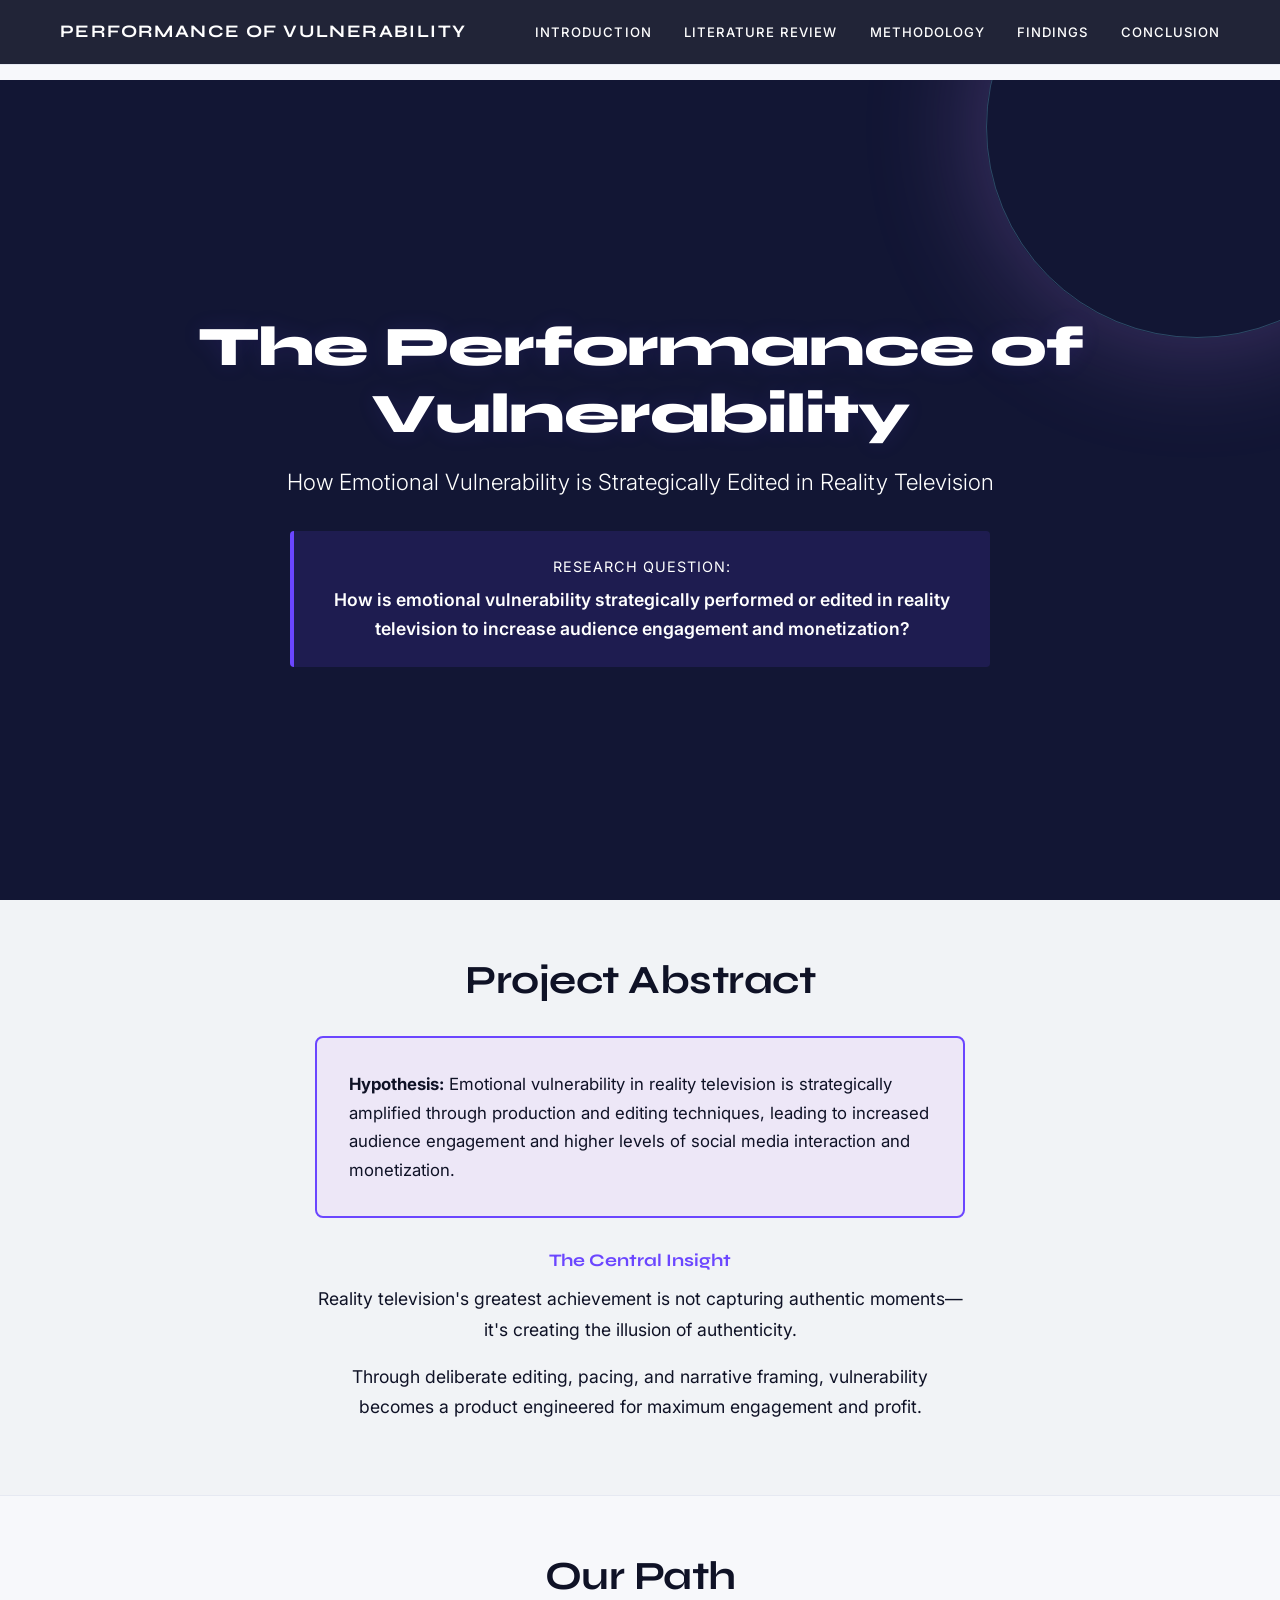
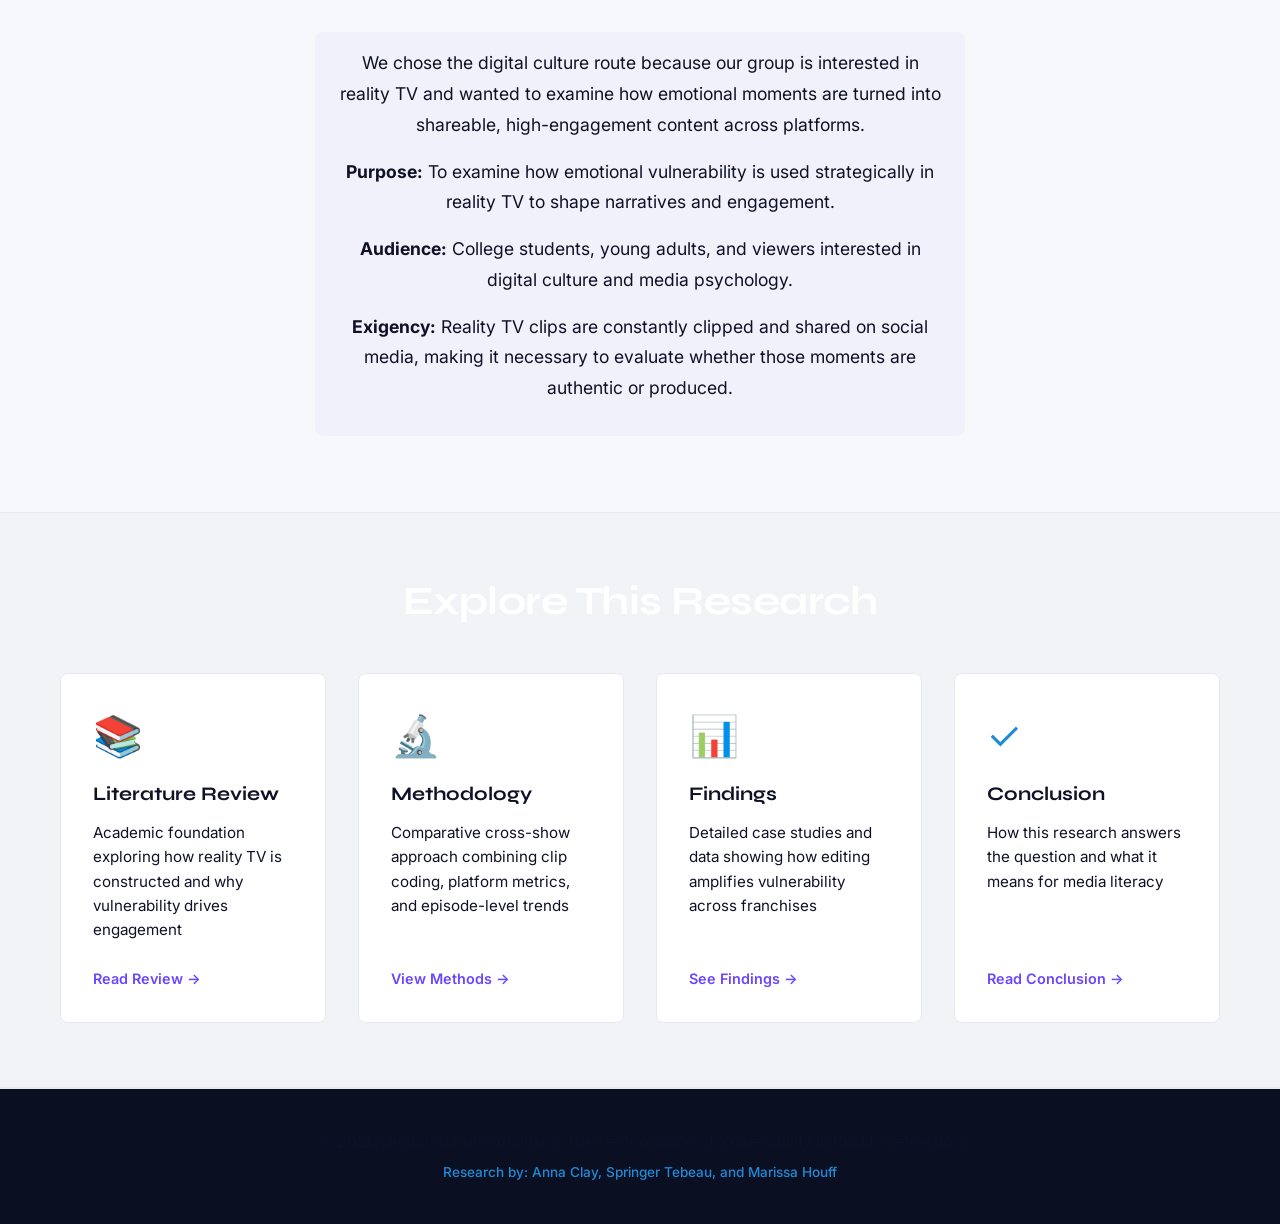
==== commit d856d09c: "color change and clumping" ====
--- a/index.html
+++ b/index.html
@@ -21,6 +21,7 @@
             <li><a href="findings.html">Findings</a></li>
             <li><a href="conclusion.html">Conclusion</a></li>
           </ul>
+            
         </div>
       </div>
     </nav>
@@ -50,22 +51,29 @@
     <section id="about" class="about">
       <div class="container">
         <h2>Project Abstract</h2>
-        <div class="hypothesis-banner">
-          <p>
-            <strong>Hypothesis:</strong> Emotional vulnerability in reality
-            television is strategically amplified through production and editing
-            techniques, leading to increased audience engagement and higher
-            levels of social media interaction and monetization.
-          </p>
-        </div>
-        <div class="about-content">
-          <h3>The Central Insight</h3>
-          <p>
-            Reality television's greatest achievement is not capturing authentic
-            moments—it's creating the illusion of authenticity. Through
-            deliberate editing, pacing, and narrative framing, vulnerability
-            becomes a product, engineered for maximum engagement and profit.
-          </p>
+        
+        <div class="content-inner">
+          <div class="hypothesis-banner chunk">
+            <p>
+              <strong>Hypothesis:</strong> Emotional vulnerability in reality
+              television is strategically amplified through production and editing
+              techniques, leading to increased audience engagement and higher
+              levels of social media interaction and monetization.
+            </p>
+          </div>
+
+          <div class="about-content">
+            <h3>The Central Insight</h3>
+            <p>
+              Reality television's greatest achievement is not capturing authentic
+              moments—it's creating the illusion of authenticity.
+            </p>
+            <p>
+              Through deliberate editing, pacing, and narrative framing,
+              vulnerability becomes a product engineered for maximum engagement
+              and profit.
+            </p>
+          </div>
         </div>
       </div>
     </section>
@@ -74,28 +82,20 @@
     <section class="about alt">
       <div class="container">
         <h2>Our Path</h2>
-        <div class="about-content">
-          <p>
-            We chose the digital culture route because our group is interested
-            in reality TV and wanted to examine how emotional moments are turned
-            into shareable, high-engagement content across platforms.
-          </p>
-          <p>
-            <strong>Purpose:</strong> To examine how emotional vulnerability is
-            used strategically in reality TV to manipulate audiences, drive
-            engagement, and shape narratives.
-          </p>
-          <p>
-            <strong>Audience:</strong> College students, young adults, and
-            viewers interested in digital culture, media psychology, and
-            entertainment marketing.
-          </p>
-          <p>
-            <strong>Exigency:</strong> This project matters now because reality
-            TV clips are constantly streamed, clipped, and shared on social
-            media, making it important to ask whether those moments are
-            authentic or strategically produced.
-          </p>
+        <div class="content-inner">
+          <div class="about-content chunk">
+            <p>
+              We chose the digital culture route because our group is interested
+              in reality TV and wanted to examine how emotional moments are turned
+              into shareable, high-engagement content across platforms.
+            </p>
+
+            <p><strong>Purpose:</strong> To examine how emotional vulnerability is used strategically in reality TV to shape narratives and engagement.</p>
+
+            <p><strong>Audience:</strong> College students, young adults, and viewers interested in digital culture and media psychology.</p>
+
+            <p><strong>Exigency:</strong> Reality TV clips are constantly clipped and shared on social media, making it necessary to evaluate whether those moments are authentic or produced.</p>
+          </div>
         </div>
       </div>
     </section>
--- a/style.css
+++ b/style.css
@@ -1,4 +1,4 @@
-@import url("https://fonts.googleapis.com/css2?family=Manrope:wght@400;500;600;700;800&family=Syne:wght@500;700;800&display=swap");
+@import url("https://fonts.googleapis.com/css2?family=Inter:wght@400;500;600;700;800&family=Manrope:wght@400;500;600;700;800&family=Syne:wght@500;700;800&display=swap");
 
 /* ============================================
    RESET & BASE STYLES
@@ -11,24 +11,30 @@
 }
 
 :root {
-  --primary-color: #0f1226;
-  --secondary-color: #1a1f3a;
-  --surface-elevated: #22294a;
-  --surface-alt: #141936;
-  --accent-color: #c88bff;
-  --accent-light: #7ee6ff;
-  --accent-rgb: 200, 139, 255;
-  --text-light: #eef1ff;
-  --text-muted: #a8b0d4;
-  --border-color: #2e3560;
-  --font-body: "Manrope", "Segoe UI", Tahoma, Geneva, Verdana, sans-serif;
-  --font-display: "Syne", "Segoe UI", Tahoma, Geneva, Verdana, sans-serif;
+  --primary-color: #f7f8fb;
+  --secondary-color: #ffffff;
+  --surface-elevated: #ffffff;
+  --surface-alt: #f1f3f6;
+  --accent-color: #6b46ff;
+  --accent-light: #218ad6;
+  --accent-rgb: 107, 70, 255;
+  --text-light: #0f1226;
+  --text-on-dark: #eef1ff;
+  --text-muted: #5b6476;
+  --border-color: #e6e9f2;
+  --font-body: "Inter", system-ui, -apple-system, "Segoe UI", Roboto, "Helvetica Neue", Arial, sans-serif;
+  --font-display: "Syne", system-ui, -apple-system, "Segoe UI", Roboto, "Helvetica Neue", Arial, sans-serif;
+  --font-professional: var(--font-body);
   --transition: all 0.3s ease;
 }
 
 html {
   scroll-behavior: smooth;
 }
+
+/* Prevent anchor targets from being hidden under fixed navbar */
+html { scroll-padding-top: 92px; }
+h1, h2, h3, h4 { scroll-margin-top: 92px; }
 
 body {
   font-family: var(--font-body);
@@ -57,6 +63,7 @@
   font-weight: 700;
   line-height: 1.2;
   font-family: var(--font-display);
+  color: var(--text-light);
 }
 
 h2 {
@@ -70,12 +77,17 @@
 h3 {
   font-size: 1.3rem;
   margin-bottom: 1rem;
+  color: var(--text-light);
 }
 
 p {
   font-size: 1rem;
   color: var(--text-light);
   margin-bottom: 1.5rem;
+}
+
+li, strong, em, span {
+  color: var(--text-light);
 }
 
 a,
@@ -112,13 +124,13 @@
 .logo {
   font-size: 1.1rem;
   font-weight: 700;
-  color: var(--text-light);
+  color: #ffffff;
   letter-spacing: 0.08em;
   text-transform: uppercase;
 }
 
 .logo a {
-  color: var(--text-light);
+  color: #ffffff;
   text-decoration: none;
   transition: var(--transition);
 }
@@ -134,7 +146,7 @@
 }
 
 .nav-links a {
-  color: var(--text-muted);
+  color: #ffffff;
   text-decoration: none;
   font-size: 0.82rem;
   font-weight: 500;
@@ -163,6 +175,14 @@
   transition: width 0.3s ease;
 }
 
+/* Theme toggle button */
+.theme-toggle { display: none; }
+
+/* Smooth color transitions */
+body, .hero, header, section, .preview-card, .case-study-card {
+  transition: background-color 0.25s ease, color 0.25s ease;
+}
+
 .nav-links a:hover {
   color: var(--accent-color);
 }
@@ -184,6 +204,12 @@
   background: #121634;
   position: relative;
   overflow: hidden;
+  color: #ffffff;
+}
+
+.hero h1, .hero h2, .hero h3, .hero h4,
+.hero p, .hero li, .hero strong {
+  color: #ffffff;
 }
 
 .hero::before {
@@ -230,22 +256,22 @@
 .hero-title {
   font-size: 3.5rem;
   margin-bottom: 1rem;
-  color: var(--text-light);
+  color: #ffffff;
   font-weight: 800;
   letter-spacing: -0.02em;
-  text-shadow: 0 0 22px rgba(200, 139, 255, 0.35);
+  text-shadow: 0 0 22px rgba(107, 70, 255, 0.12);
 }
 
 .hero-subtitle {
   font-size: 1.4rem;
-  color: var(--text-muted);
+  color: #f0f0f0;
   margin-bottom: 2rem;
   font-weight: 300;
 }
 
 .hero-question {
   font-size: 1.1rem;
-  color: var(--accent-color);
+  color: #ffffff;
   font-weight: 600;
   font-style: italic;
 }
@@ -263,7 +289,7 @@
   font-size: 0.9rem;
   text-transform: uppercase;
   letter-spacing: 1px;
-  color: var(--accent-light);
+  color: #ffffff;
   margin-bottom: 0.5rem;
 }
 
@@ -277,16 +303,26 @@
    ============================================ */
 
 section {
-  padding: 6rem 0;
+  padding: 3.5rem 0;
   border-bottom: 1px solid var(--border-color);
 }
 
 section:nth-child(odd) {
   background-color: var(--surface-alt);
+  color: var(--text-light);
+}
+
+section:nth-child(odd) p, section:nth-child(odd) li, section:nth-child(odd) strong {
+  color: var(--text-light);
 }
 
 section:nth-child(even) {
   background-color: var(--primary-color);
+  color: var(--text-light);
+}
+
+section:nth-child(even) p, section:nth-child(even) li, section:nth-child(even) strong {
+  color: var(--text-light);
 }
 
 /* ============================================
@@ -296,10 +332,17 @@
 .sections-preview {
   padding: 4rem 0;
   background: #121634;
+  color: #ffffff;
 }
 
 .sections-preview h2 {
   margin-bottom: 3rem;
+  color: #ffffff;
+}
+
+.sections-preview h1, .sections-preview h2, .sections-preview h3, .sections-preview h4,
+.sections-preview p, .sections-preview li, .sections-preview strong {
+  color: #ffffff;
 }
 
 .preview-grid {
@@ -322,6 +365,34 @@
   animation: fade-in-up 0.8s ease-out;
 }
 
+/* Case study visuals */
+.case-study-card {
+  margin-bottom: 2.5rem;
+}
+
+.show-banner img {
+  width: 100%;
+  height: 160px;
+  object-fit: cover;
+  border-radius: 6px;
+}
+
+.content-inner {
+  max-width: 65ch;
+  margin: 0.5rem auto 1.5rem auto;
+}
+
+.video-embed {
+  margin-top: 1rem;
+}
+
+/* Normalize heading fonts and spacing */
+h1, h2, h3, h4 {
+  font-family: var(--font-display);
+}
+
+p, li { line-height: 1.6; }
+
 .preview-card:hover {
   border-color: var(--accent-color);
   transform: translateY(-12px);
@@ -342,7 +413,7 @@
 }
 
 .preview-card p {
-  color: var(--text-muted);
+  color: var(--text-light);
   font-size: 0.95rem;
   margin: 0;
   flex-grow: 1;
@@ -382,6 +453,43 @@
   color: var(--text-light);
   margin-bottom: 1.5rem;
 }
+
+/* ============================================
+   CHUNKING / SCANNABILITY HELPERS
+   ============================================ */
+
+.content-inner {
+  max-width: 65ch;
+  margin: 0 auto;
+}
+
+.section-summary {
+  color: #ffffff;
+  font-size: 1.02rem;
+  margin-bottom: 1rem;
+}
+
+.chunk {
+  background: rgba(var(--accent-rgb), 0.04);
+  padding: 1rem 1.25rem;
+  border-radius: 8px;
+  margin-bottom: 1.25rem;
+}
+
+.chunk-sep {
+  border: none;
+  height: 1px;
+  background: rgba(255, 255, 255, 0.04);
+  margin: 2rem 0;
+}
+
+.content-inner p {
+  margin-bottom: 1rem;
+  line-height: 1.75;
+  color: var(--text-light);
+}
+
+.highlight { font-weight: 700; color: var(--accent-light); }
 
 .hypothesis-banner {
   background: rgba(200, 139, 255, 0.12);
@@ -786,18 +894,19 @@
   background: #121634;
   text-align: center;
   border-bottom: 1px solid var(--border-color);
+  color: #ffffff;
+}
+
+.page-hero h1, .page-hero h2, .page-hero h3,
+.page-hero p, .page-hero li, .page-hero strong {
+  color: #ffffff;
 }
 
 .page-hero h1 {
   font-size: 2.5rem;
   margin-bottom: 1rem;
-  color: var(--text-light);
+  color: #ffffff;
   text-shadow: 0 0 18px rgba(200, 139, 255, 0.28);
-}
-
-.page-hero p {
-  font-size: 1rem;
-  color: var(--text-muted);
 }
 
 /* ============================================
@@ -962,6 +1071,32 @@
   padding: 3rem 0;
 }
 
+body.findings-page .page-hero h1,
+body.findings-page .page-hero p,
+body.findings-page h2,
+body.findings-page h3,
+body.findings-page h4,
+body.findings-page p,
+body.findings-page li,
+body.findings-page a {
+  font-family: var(--font-professional);
+}
+
+body.findings-page h2 {
+  letter-spacing: -0.02em;
+}
+
+body.findings-page .findings-section .container {
+  max-width: 1120px;
+}
+
+.findings-overview p {
+  max-width: 760px;
+  margin: 0 auto;
+  text-align: center;
+  color: var(--text-muted);
+}
+
 .findings-section {
   padding: 3rem 0;
 }
@@ -972,29 +1107,36 @@
 
 .findings-section .container,
 .findings-overview .container {
-  max-width: 1080px;
+  max-width: 1100px;
 }
 
 .case-study-card {
   background: var(--secondary-color);
+  border: 1px solid var(--border-color);
   border-left: 4px solid var(--accent-color);
-  padding: 2.2rem;
-  border-radius: 4px;
-  margin-bottom: 2rem;
-  max-width: 980px;
+  padding: 2rem;
+  border-radius: 12px;
+  margin-bottom: 2.5rem;
+  max-width: 1040px;
   margin-left: auto;
   margin-right: auto;
+  box-shadow: 0 10px 28px rgba(0, 0, 0, 0.18);
+}
+
+body.findings-page .case-study-card {
+  display: grid;
+  gap: 1rem;
 }
 
 .show-banner {
   position: relative;
   width: 100%;
-  height: 300px;
+  height: 280px;
   border-radius: 10px;
   overflow: hidden;
-  margin-bottom: 1.25rem;
+  margin-bottom: 1.15rem;
   border: 1px solid var(--border-color);
-  box-shadow: 0 14px 28px rgba(0, 0, 0, 0.2);
+  box-shadow: 0 10px 24px rgba(0, 0, 0, 0.2);
   background: linear-gradient(
     135deg,
     rgba(26, 31, 58, 0.95),
@@ -1089,42 +1231,61 @@
 
 .case-study-card h3 {
   color: var(--accent-color);
-  margin-bottom: 1.75rem;
-  font-size: 1.3rem;
+  margin-bottom: 1.2rem;
+  font-size: 1.35rem;
+  line-height: 1.4;
+  letter-spacing: 0;
+  max-width: none;
+}
+
+body.findings-page .case-study-card h3 {
+  color: #e5b9ff;
+  font-weight: 700;
+  margin-top: 0.1rem;
+}
+
+.case-detail {
+  margin-bottom: 1rem;
+  padding: 1.2rem;
+  border: 1px solid rgba(168, 176, 212, 0.18);
+  border-radius: 8px;
+  background: rgba(255, 255, 255, 0.025);
+}
+
+body.findings-page .case-detail {
+  display: grid;
+  gap: 0.55rem;
+}
+
+.case-detail:last-child {
+  margin-bottom: 0;
+}
+
+.case-detail h4 {
+  color: var(--accent-light);
+  margin-top: 0;
+  margin-bottom: 0.75rem;
+  font-size: 1.05rem;
   line-height: 1.35;
   letter-spacing: 0.01em;
-  max-width: 34ch;
-}
-
-.case-detail {
-  margin-bottom: 1.35rem;
-  padding: 1.2rem 1.25rem;
-  border-bottom: 1px solid var(--border-color);
-  border-radius: 8px;
-  background: rgba(255, 255, 255, 0.02);
-}
-
-.case-detail:last-child {
-  border-bottom: none;
-}
-
-.case-detail h4 {
-  color: var(--accent-light);
-  margin-top: 0;
-  margin-bottom: 0.9rem;
-  font-size: 1.05rem;
-  line-height: 1.4;
-  letter-spacing: 0.01em;
-  text-wrap: balance;
+}
+
+body.findings-page .case-detail h4 {
+  font-weight: 700;
+  margin-bottom: 0.35rem;
 }
 
 .case-detail p {
   color: var(--text-light);
-  margin-bottom: 1.15rem;
+  margin-bottom: 1rem;
   font-size: 1rem;
-  line-height: 1.9;
-  max-width: 68ch;
-  text-wrap: pretty;
+  line-height: 1.75;
+  max-width: none;
+}
+
+body.findings-page .case-detail p {
+  max-width: 74ch;
+  color: #e9ecff;
 }
 
 .case-detail p + p {
@@ -1133,19 +1294,26 @@
 
 .case-list {
   list-style: none;
-  margin: 1rem 0;
-  padding-left: 1.5rem;
-  max-width: 70ch;
+  margin: 0.85rem 0 0;
+  padding-left: 1.15rem;
+  max-width: none;
+}
+
+body.findings-page .case-list {
+  margin-top: 0.4rem;
 }
 
 .case-list li {
   color: var(--text-light);
-  margin-bottom: 0.85rem;
-  padding-left: 1.5rem;
+  margin-bottom: 0.75rem;
+  padding-left: 1.35rem;
   position: relative;
-  font-size: 0.98rem;
-  line-height: 1.85;
-  text-wrap: pretty;
+  font-size: 0.97rem;
+  line-height: 1.7;
+}
+
+body.findings-page .case-list li {
+  max-width: 62ch;
 }
 
 .case-detail a {
@@ -1174,13 +1342,61 @@
 .video-embed {
   position: relative;
   width: 100%;
-  max-width: 720px;
+  max-width: 760px;
   aspect-ratio: 16 / 9;
-  margin: 1rem auto 1.25rem;
+  margin: 0.9rem auto 1rem;
   border-radius: 8px;
   overflow: hidden;
   border: 1px solid var(--border-color);
   background: #000;
+}
+
+body.findings-page .video-embed,
+body.findings-page .reddit-embed {
+  box-shadow: 0 8px 22px rgba(0, 0, 0, 0.22);
+}
+
+body.findings-page .clip-analysis {
+  margin-top: 0.35rem;
+  padding: 1rem 1.1rem;
+  background: rgba(126, 230, 255, 0.06);
+  border: 1px solid rgba(126, 230, 255, 0.22);
+  border-left: 3px solid var(--accent-light);
+  border-radius: 8px;
+}
+
+body.findings-page .clip-analysis h5 {
+  margin: 0 0 0.6rem;
+  font-size: 0.92rem;
+  letter-spacing: 0.04em;
+  text-transform: uppercase;
+  color: var(--accent-light);
+  font-weight: 700;
+}
+
+body.findings-page .clip-points {
+  list-style: none;
+  margin: 0;
+  padding: 0;
+}
+
+body.findings-page .clip-points li {
+  margin: 0 0 0.5rem;
+  padding-left: 1rem;
+  position: relative;
+  line-height: 1.65;
+  color: #e9ecff;
+}
+
+body.findings-page .clip-points li:last-child {
+  margin-bottom: 0;
+}
+
+body.findings-page .clip-points li::before {
+  content: "•";
+  position: absolute;
+  left: 0;
+  color: var(--accent-color);
 }
 
 .video-embed iframe {
@@ -1193,7 +1409,7 @@
 
 .reddit-embed {
   width: 100%;
-  margin: 1rem 0 1.25rem;
+  margin: 0.9rem 0 1rem;
   border-radius: 8px;
   overflow: hidden;
   border: 1px solid var(--border-color);
@@ -1203,8 +1419,55 @@
 .reddit-embed iframe {
   display: block;
   width: 100%;
-  min-height: 460px;
+  min-height: 420px;
   border: 0;
+}
+
+@media (min-width: 980px) {
+  .case-study-card {
+    padding: 2.2rem;
+  }
+
+  .case-detail {
+    padding: 1.25rem 1.35rem;
+  }
+
+  .case-list {
+    columns: 2;
+    column-gap: 2rem;
+  }
+
+  .case-list li {
+    break-inside: avoid;
+  }
+}
+
+@media (max-width: 900px) {
+  .case-study-card {
+    padding: 1.25rem;
+    border-radius: 10px;
+  }
+
+  .show-banner {
+    height: 220px;
+  }
+
+  .case-study-card h3 {
+    font-size: 1.2rem;
+  }
+
+  .case-list {
+    columns: 1;
+  }
+
+  body.findings-page .case-detail p,
+  body.findings-page .case-list li {
+    max-width: none;
+  }
+
+  body.findings-page .clip-analysis {
+    padding: 0.9rem;
+  }
 }
 
 .data-visualization {
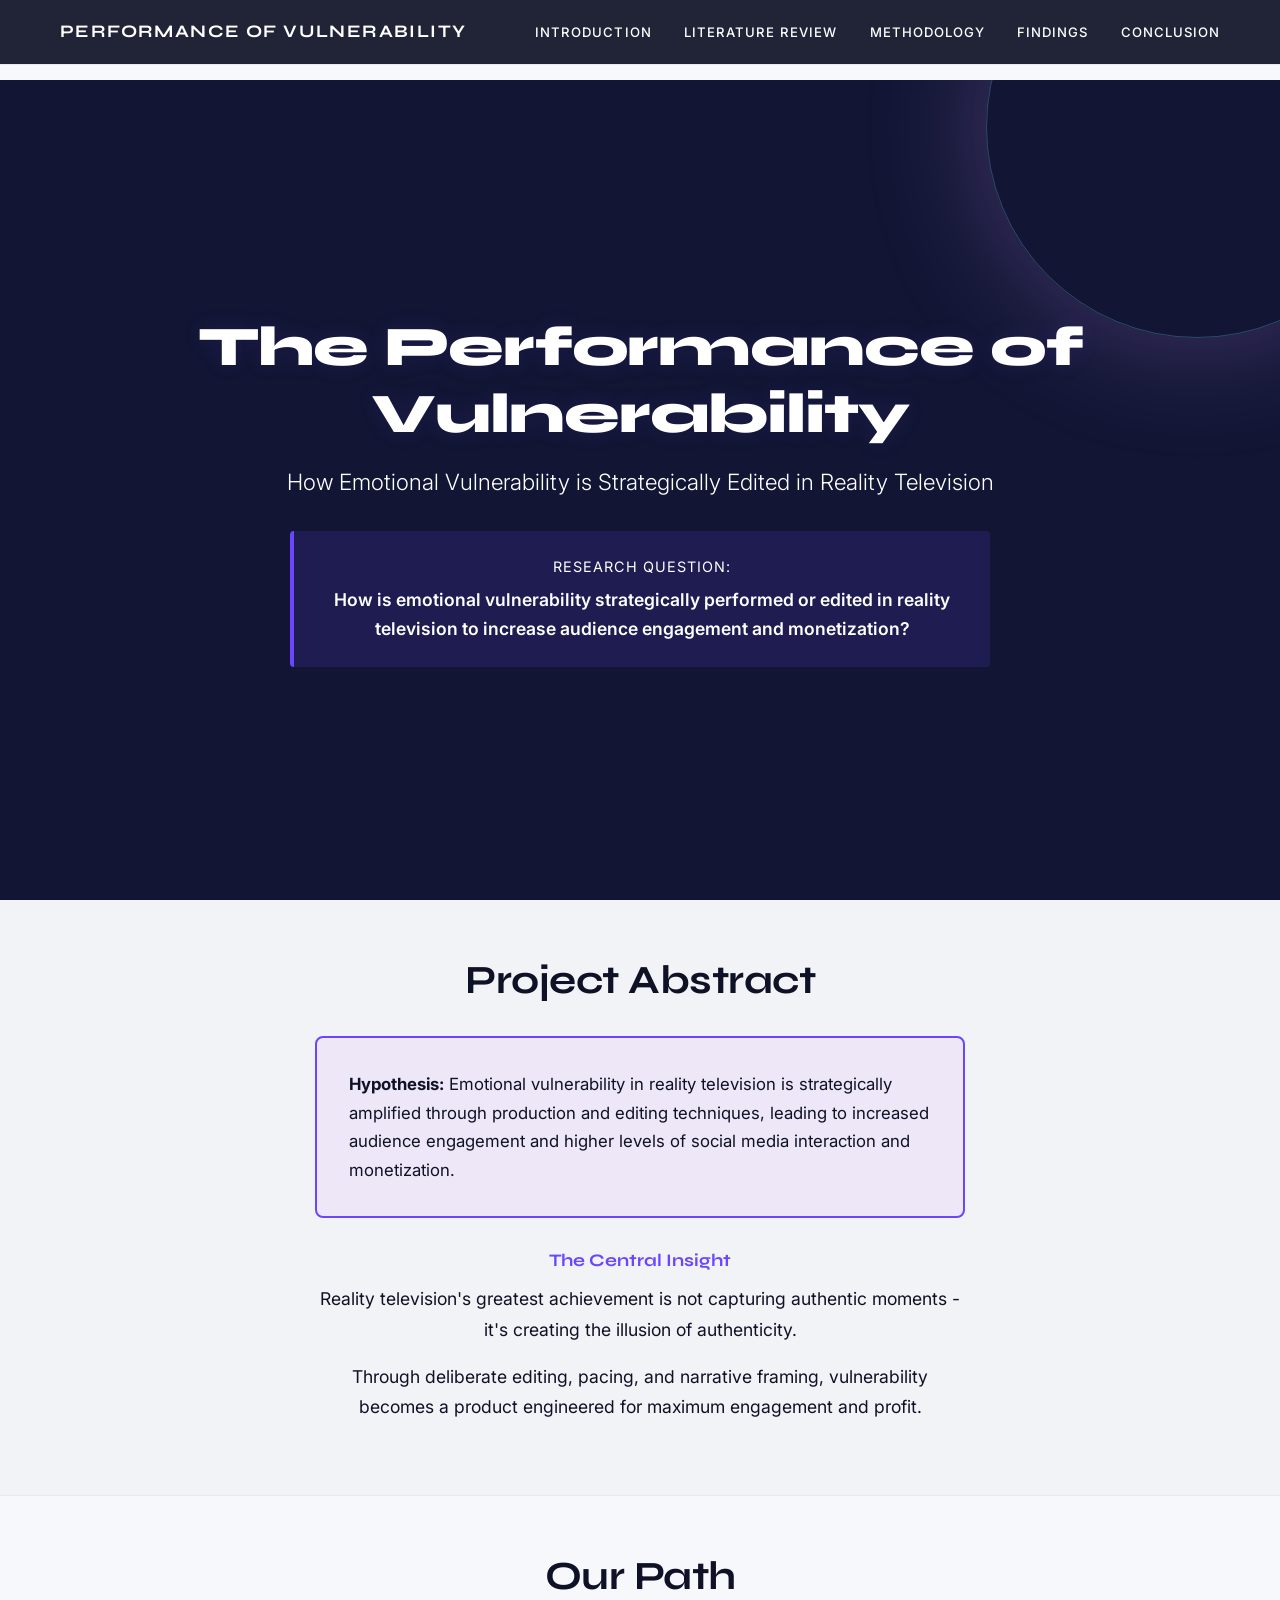
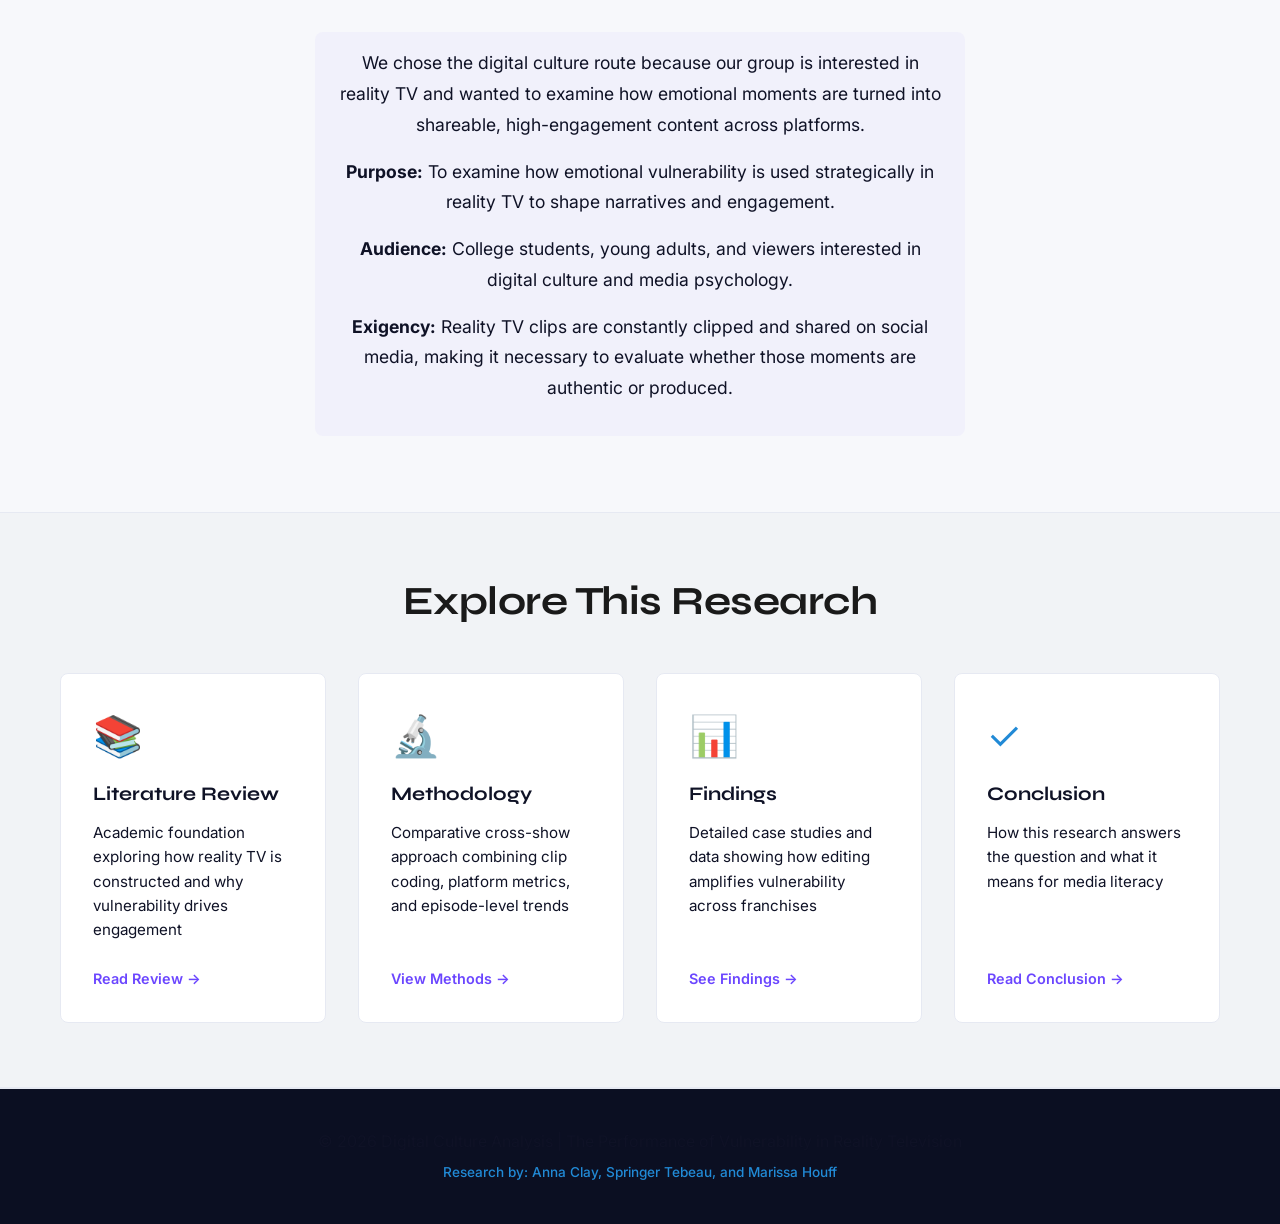
==== commit 8402c716: "remove em dashes" ====
--- a/index.html
+++ b/index.html
@@ -66,7 +66,7 @@
             <h3>The Central Insight</h3>
             <p>
               Reality television's greatest achievement is not capturing authentic
-              moments—it's creating the illusion of authenticity.
+              moments - it's creating the illusion of authenticity.
             </p>
             <p>
               Through deliberate editing, pacing, and narrative framing,
--- a/style.css
+++ b/style.css
@@ -337,7 +337,7 @@
 
 .sections-preview h2 {
   margin-bottom: 3rem;
-  color: #ffffff;
+  color: #1a1a1a !important;
 }
 
 .sections-preview h1, .sections-preview h2, .sections-preview h3, .sections-preview h4,
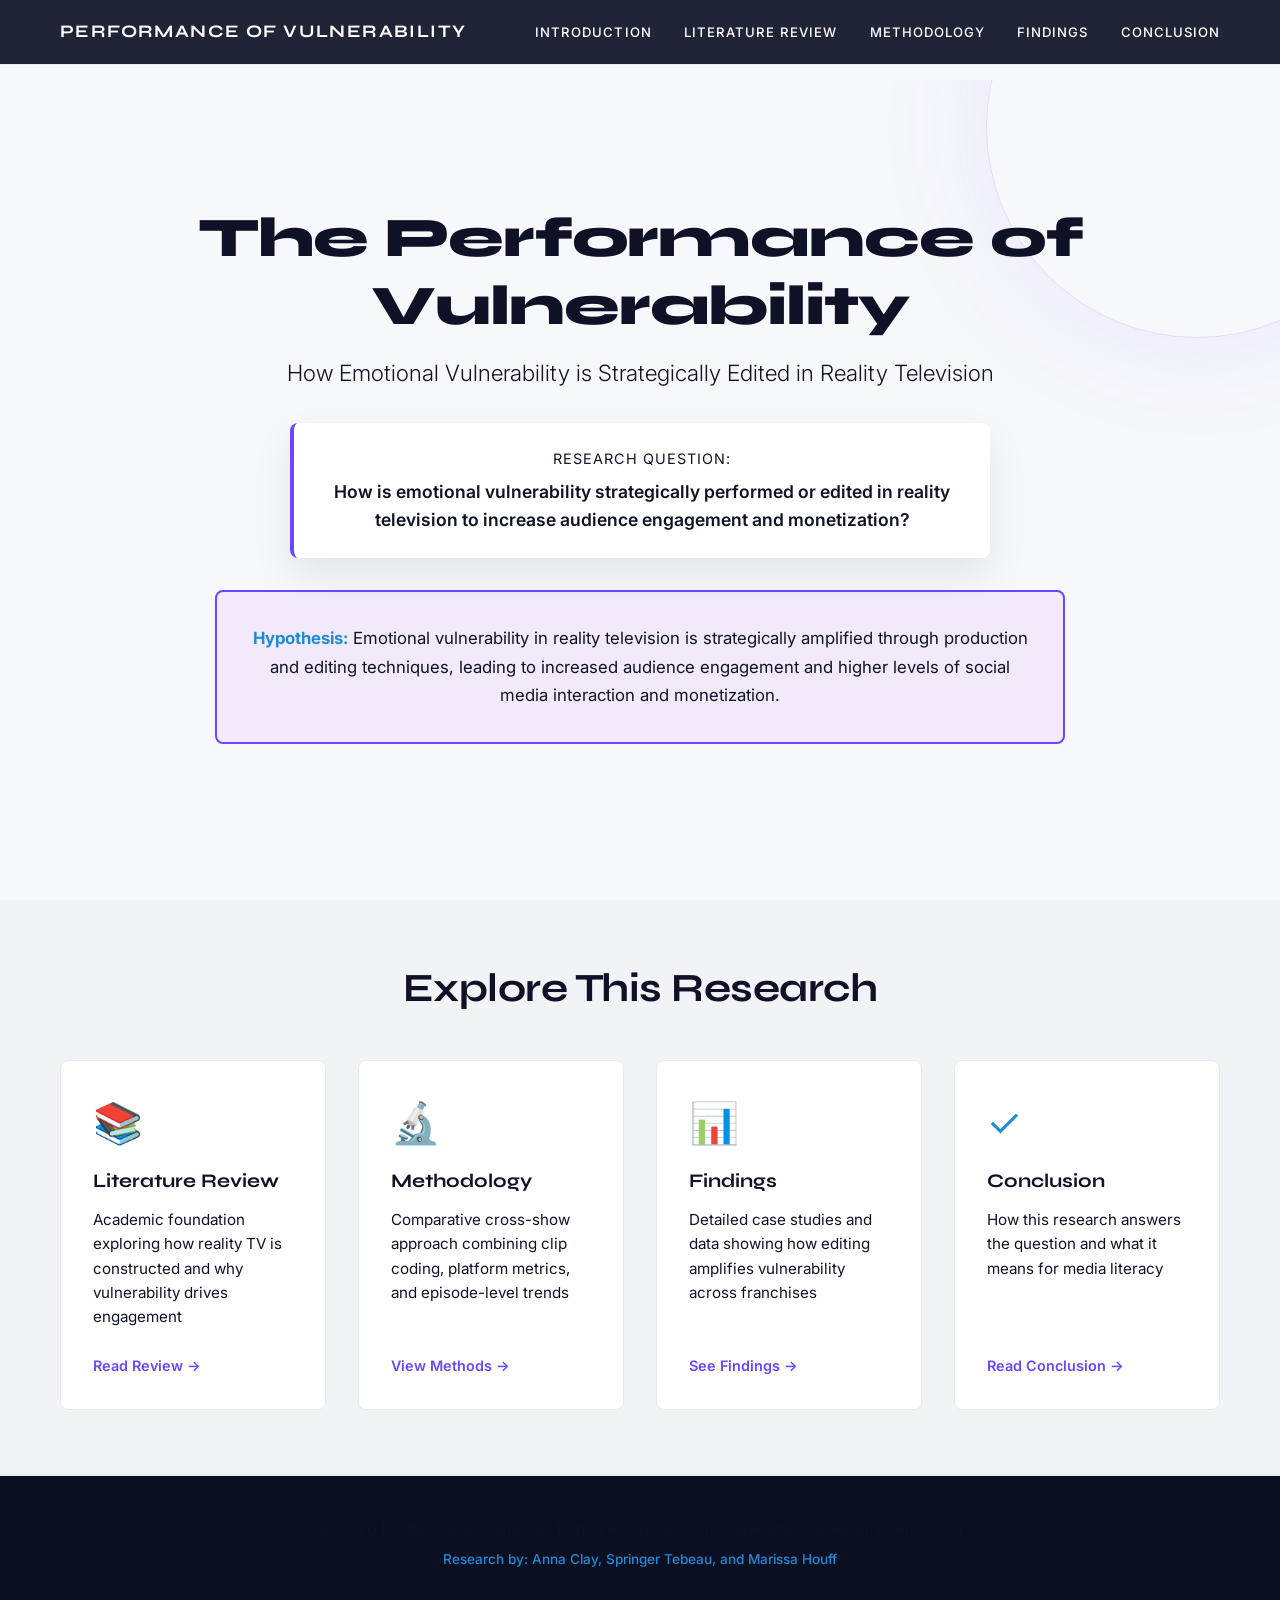
==== commit 383faec7: "editing wording" ====
--- a/index.html
+++ b/index.html
@@ -43,17 +43,7 @@
               monetization?
             </p>
           </div>
-        </div>
-      </div>
-    </header>
-
-    <!-- Introduction/Abstract Section -->
-    <section id="about" class="about">
-      <div class="container">
-        <h2>Project Abstract</h2>
-        
-        <div class="content-inner">
-          <div class="hypothesis-banner chunk">
+          <div class="hypothesis-banner">
             <p>
               <strong>Hypothesis:</strong> Emotional vulnerability in reality
               television is strategically amplified through production and editing
@@ -61,44 +51,9 @@
               levels of social media interaction and monetization.
             </p>
           </div>
-
-          <div class="about-content">
-            <h3>The Central Insight</h3>
-            <p>
-              Reality television's greatest achievement is not capturing authentic
-              moments - it's creating the illusion of authenticity.
-            </p>
-            <p>
-              Through deliberate editing, pacing, and narrative framing,
-              vulnerability becomes a product engineered for maximum engagement
-              and profit.
-            </p>
-          </div>
         </div>
       </div>
-    </section>
-
-    <!-- Project Framing -->
-    <section class="about alt">
-      <div class="container">
-        <h2>Our Path</h2>
-        <div class="content-inner">
-          <div class="about-content chunk">
-            <p>
-              We chose the digital culture route because our group is interested
-              in reality TV and wanted to examine how emotional moments are turned
-              into shareable, high-engagement content across platforms.
-            </p>
-
-            <p><strong>Purpose:</strong> To examine how emotional vulnerability is used strategically in reality TV to shape narratives and engagement.</p>
-
-            <p><strong>Audience:</strong> College students, young adults, and viewers interested in digital culture and media psychology.</p>
-
-            <p><strong>Exigency:</strong> Reality TV clips are constantly clipped and shared on social media, making it necessary to evaluate whether those moments are authentic or produced.</p>
-          </div>
-        </div>
-      </div>
-    </section>
+    </header>
 
     <!-- Section Navigation Cards -->
     <section id="sections-preview" class="sections-preview">
--- a/style.css
+++ b/style.css
@@ -201,15 +201,15 @@
   display: flex;
   align-items: center;
   justify-content: center;
-  background: #121634;
+  background: var(--primary-color);
   position: relative;
   overflow: hidden;
-  color: #ffffff;
+  color: var(--text-light);
 }
 
 .hero h1, .hero h2, .hero h3, .hero h4,
 .hero p, .hero li, .hero strong {
-  color: #ffffff;
+  color: var(--text-light);
 }
 
 .hero::before {
@@ -219,9 +219,9 @@
   right: -10%;
   width: 420px;
   height: 420px;
-  border: 1px solid rgba(126, 230, 255, 0.25);
+  border: 1px solid rgba(107, 70, 255, 0.16);
   border-radius: 50%;
-  box-shadow: 0 0 120px rgba(200, 139, 255, 0.28);
+  box-shadow: 0 0 120px rgba(107, 70, 255, 0.1);
   animation: pulse-glow 8s ease-in-out infinite;
 }
 
@@ -256,40 +256,41 @@
 .hero-title {
   font-size: 3.5rem;
   margin-bottom: 1rem;
-  color: #ffffff;
+  color: var(--text-light);
   font-weight: 800;
   letter-spacing: -0.02em;
-  text-shadow: 0 0 22px rgba(107, 70, 255, 0.12);
+  text-shadow: none;
 }
 
 .hero-subtitle {
   font-size: 1.4rem;
-  color: #f0f0f0;
+  color: var(--text-muted);
   margin-bottom: 2rem;
   font-weight: 300;
 }
 
 .hero-question {
   font-size: 1.1rem;
-  color: #ffffff;
+  color: var(--text-light);
   font-weight: 600;
   font-style: italic;
 }
 
 .research-box {
-  background: rgba(var(--accent-rgb), 0.14);
+  background: #ffffff;
   border-left: 4px solid var(--accent-color);
   padding: 1.5rem;
-  border-radius: 4px;
+  border-radius: 8px;
   max-width: 700px;
   margin: 0 auto;
+  box-shadow: 0 18px 40px rgba(15, 18, 38, 0.08);
 }
 
 .research-label {
   font-size: 0.9rem;
   text-transform: uppercase;
   letter-spacing: 1px;
-  color: #ffffff;
+  color: var(--accent-color);
   margin-bottom: 0.5rem;
 }
 
@@ -331,18 +332,18 @@
 
 .sections-preview {
   padding: 4rem 0;
-  background: #121634;
-  color: #ffffff;
+  background: var(--surface-alt);
+  color: var(--text-light);
 }
 
 .sections-preview h2 {
   margin-bottom: 3rem;
-  color: #1a1a1a !important;
+  color: var(--text-light) !important;
 }
 
 .sections-preview h1, .sections-preview h2, .sections-preview h3, .sections-preview h4,
 .sections-preview p, .sections-preview li, .sections-preview strong {
-  color: #ffffff;
+  color: var(--text-light);
 }
 
 .preview-grid {
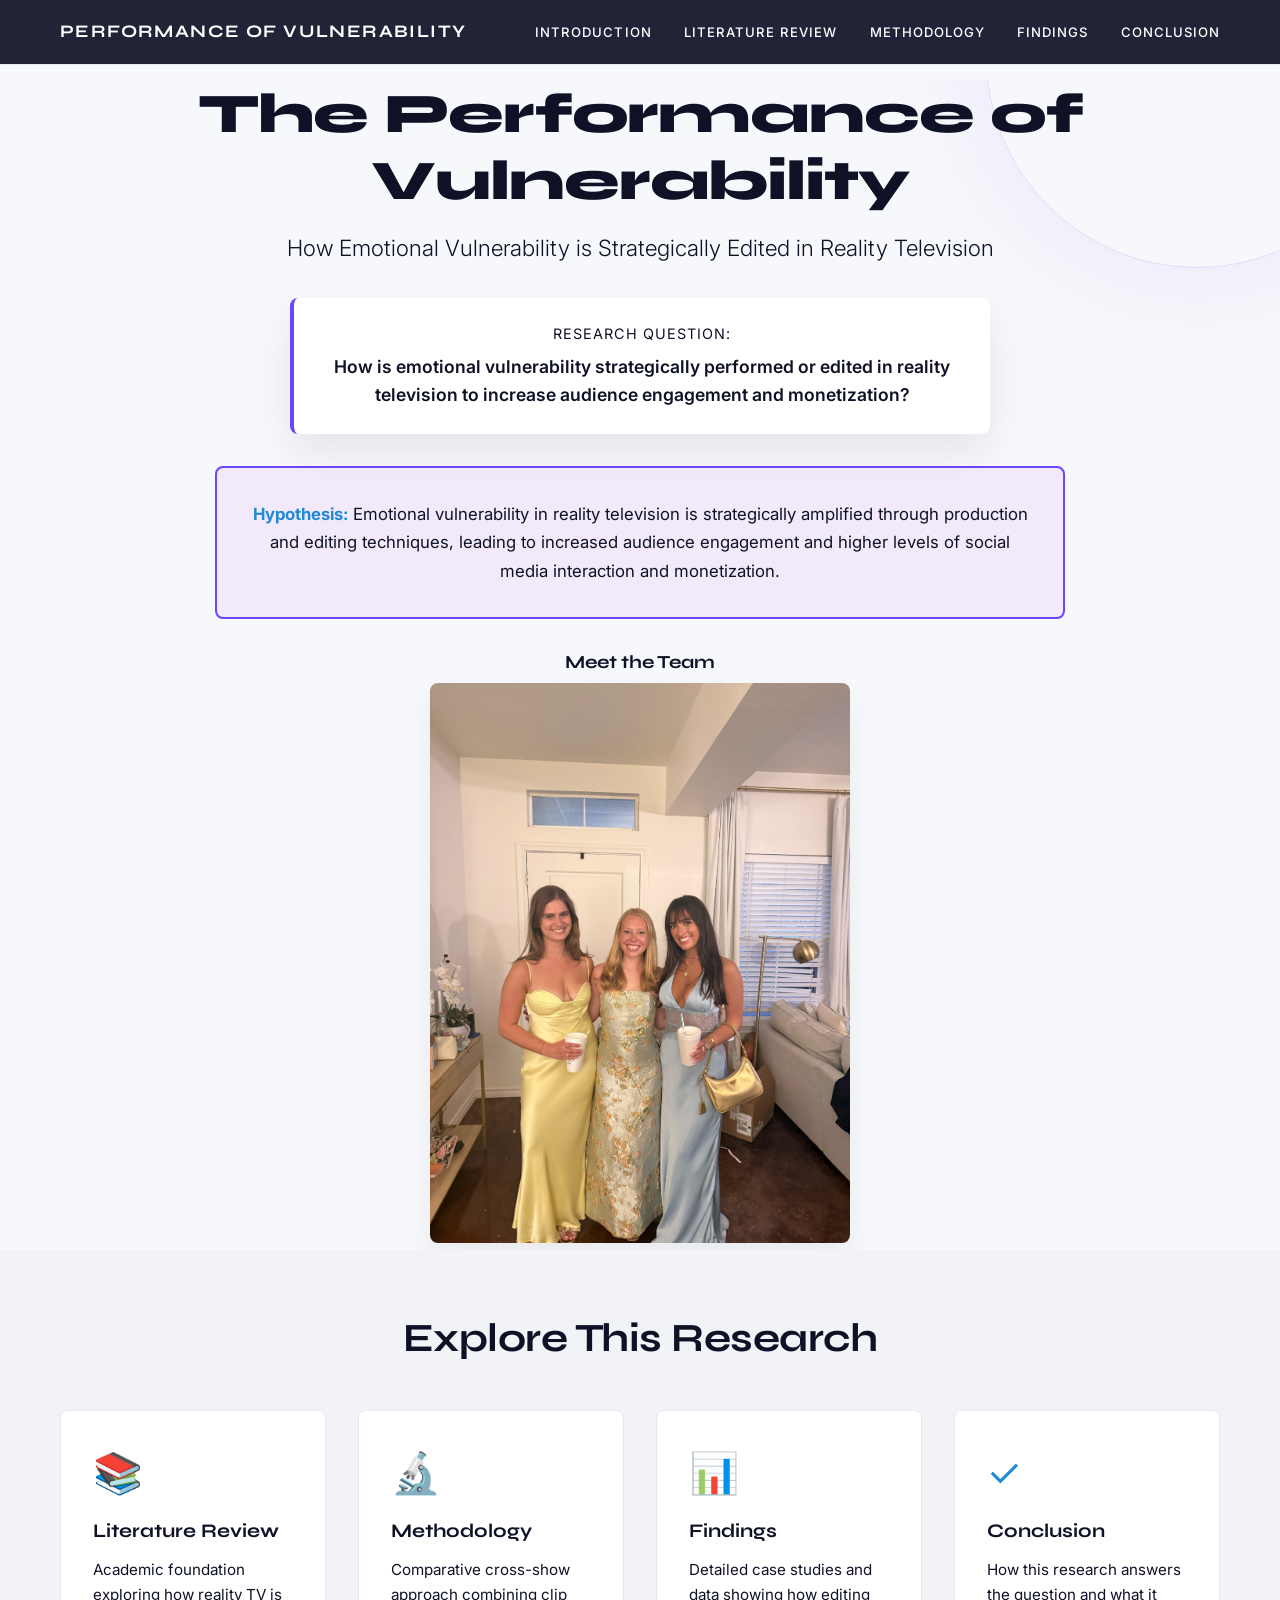
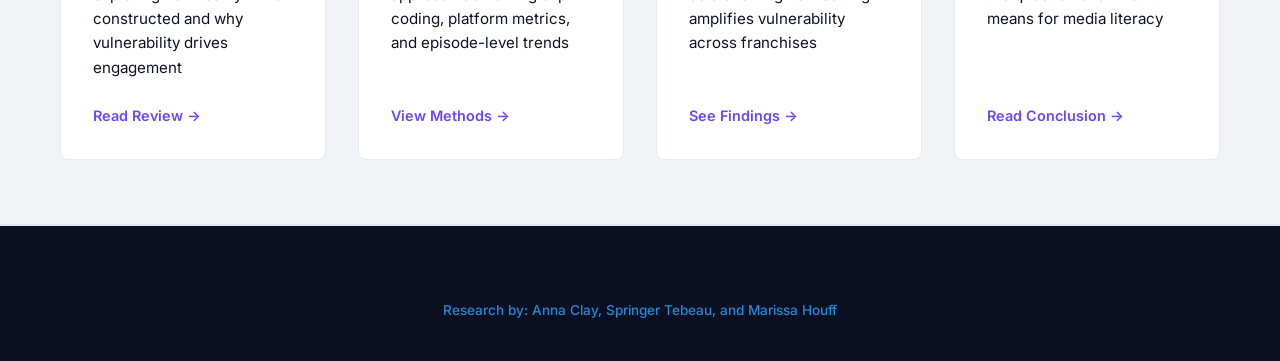
==== commit 8213cdee: "adding images" ====
--- a/index.html
+++ b/index.html
@@ -50,6 +50,10 @@
               techniques, leading to increased audience engagement and higher
               levels of social media interaction and monetization.
             </p>
+          </div>
+          <div class="hero-group-photo">
+            <h3 class="meet-team-caption">Meet the Team</h3>
+            <img src="Photos/groupphoto.png" alt="Here's the group: Anna Clay, Springer Tebeau, Marissa Houff" class="illustration hero-illustration" onerror="this.onerror=null;this.src='Photos/group-placeholder.svg'" />
           </div>
         </div>
       </div>
--- a/style.css
+++ b/style.css
@@ -512,6 +512,33 @@
   color: var(--accent-light);
 }
 
+/* Meet the Team caption and photo styles */
+.meet-team-caption {
+  font-size: 1.15rem;
+  margin: 0.8rem 0 0.6rem 0;
+  color: var(--text-light);
+  font-weight: 700;
+}
+
+.hero-group-photo {
+  text-align: center;
+  margin-top: 1rem;
+}
+
+.hero-group-photo img {
+  max-width: 420px;
+  width: 100%;
+  height: auto;
+  border-radius: 8px;
+  box-shadow: 0 12px 30px rgba(15,18,38,0.06);
+  display: inline-block;
+}
+
+@media (max-width: 480px) {
+  .meet-team-caption { font-size: 1rem; }
+  .hero-group-photo img { max-width: 320px; }
+}
+
 /* ============================================
    METHODOLOGY SECTION
    ============================================ */
@@ -1333,6 +1360,8 @@
   color: var(--accent-light);
   text-decoration: underline;
   text-underline-offset: 2px;
+  overflow-wrap: anywhere;
+  word-break: break-word;
 }
 
 .case-list a:hover,
@@ -1729,21 +1758,21 @@
 .citation-list {
   list-style: none;
   padding-left: 0;
+  margin-left: 0;
 }
 
 .citation-list li {
   color: var(--text-light);
   margin-bottom: 1rem;
-  padding-left: 1.5rem;
-  position: relative;
+  padding-left: 0;
+  margin-left: 1.5rem;
+  text-indent: -1.5rem;
   line-height: 1.7;
+  overflow-wrap: anywhere;
 }
 
 .citation-list li::before {
-  content: "▪";
-  position: absolute;
-  left: 0;
-  color: var(--accent-color);
+  content: none;
 }
 
 .citation-list em {
@@ -1879,3 +1908,30 @@
     padding: 1.5rem;
   }
 }
+
+/* Center and size adjustments for literature page top image */
+.page-top-image {
+  text-align: center;
+  margin: 0.6rem 0 1rem 0;
+}
+
+.page-top-image img.page-illustration {
+  max-width: 280px;
+  width: 100%;
+  height: auto;
+  display: inline-block;
+  border-radius: 6px;
+}
+
+@media (max-width: 480px) {
+  .page-top-image img.page-illustration { max-width: 220px; }
+}
+
+/* Slightly larger top image for Conclusion page */
+.page-hero-conclusion .page-top-image img.page-illustration {
+  max-width: 340px;
+}
+
+@media (max-width: 480px) {
+  .page-hero-conclusion .page-top-image img.page-illustration { max-width: 260px; }
+}
